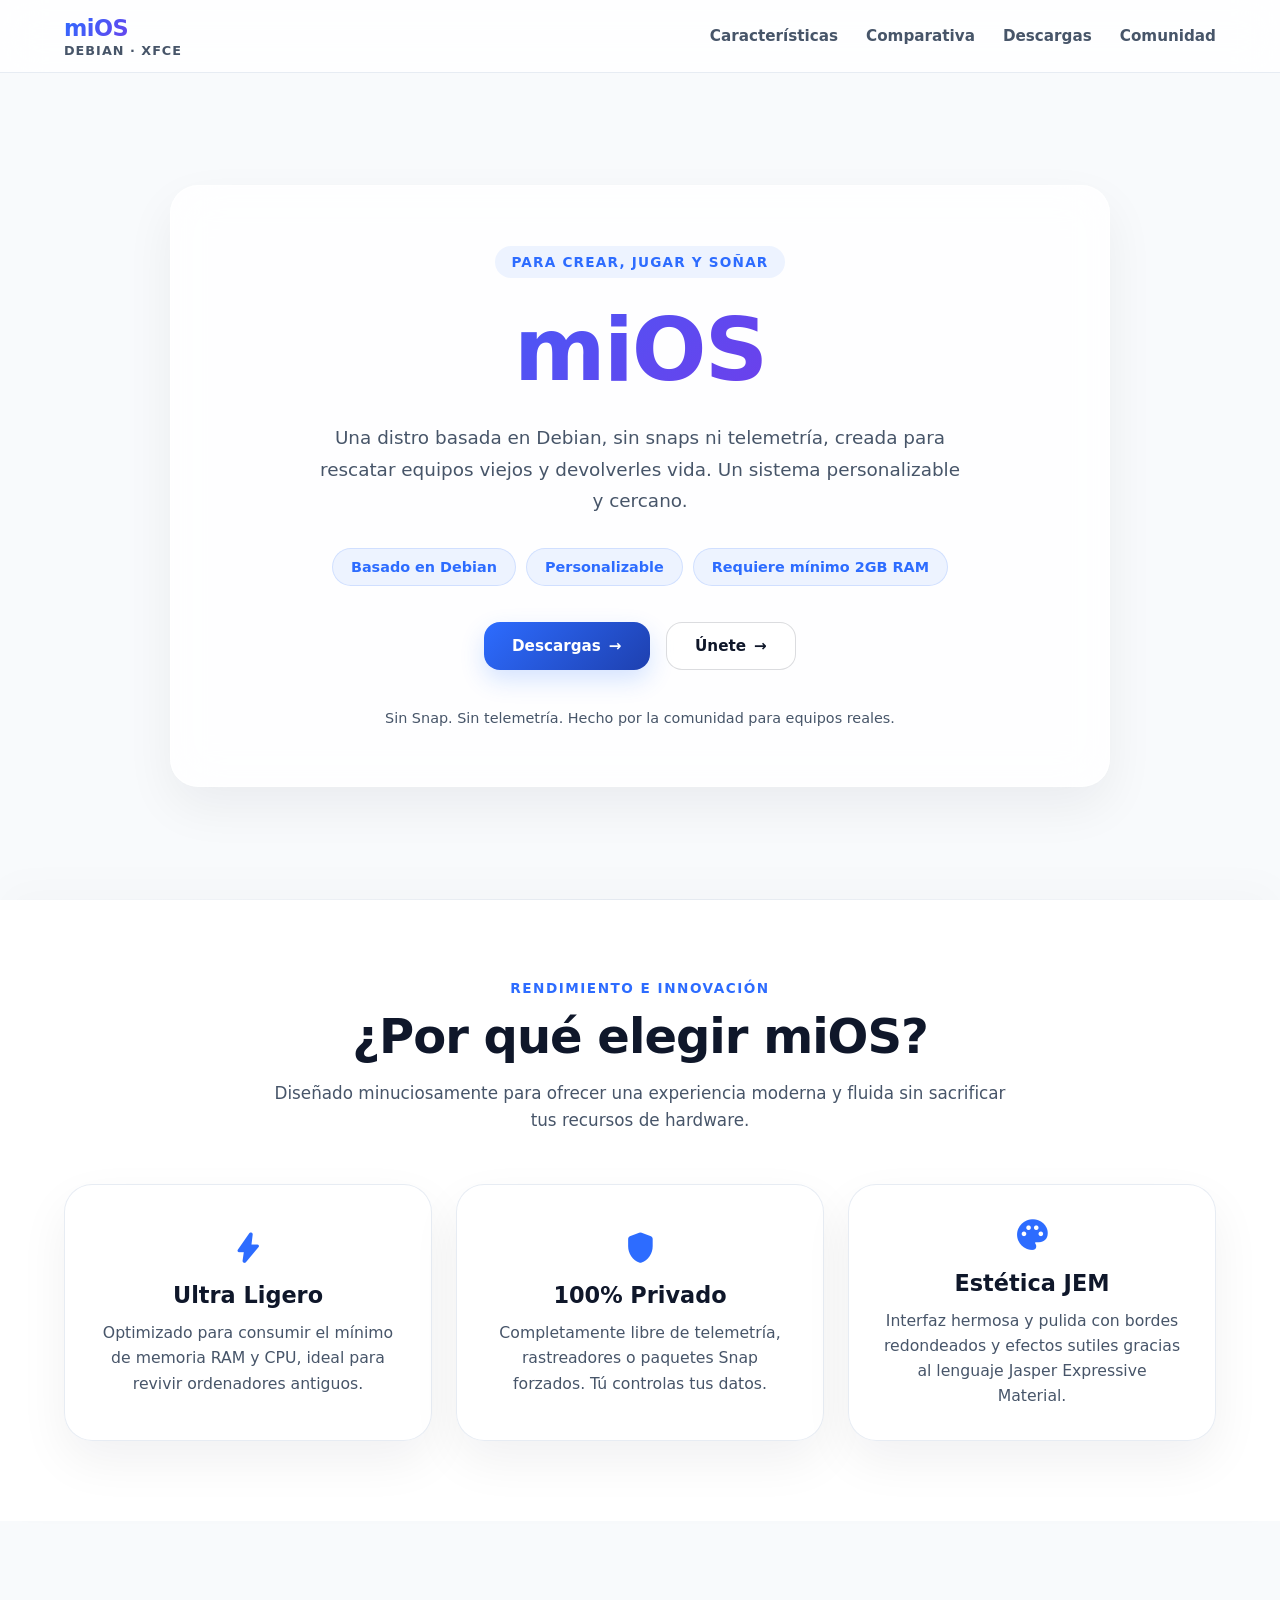
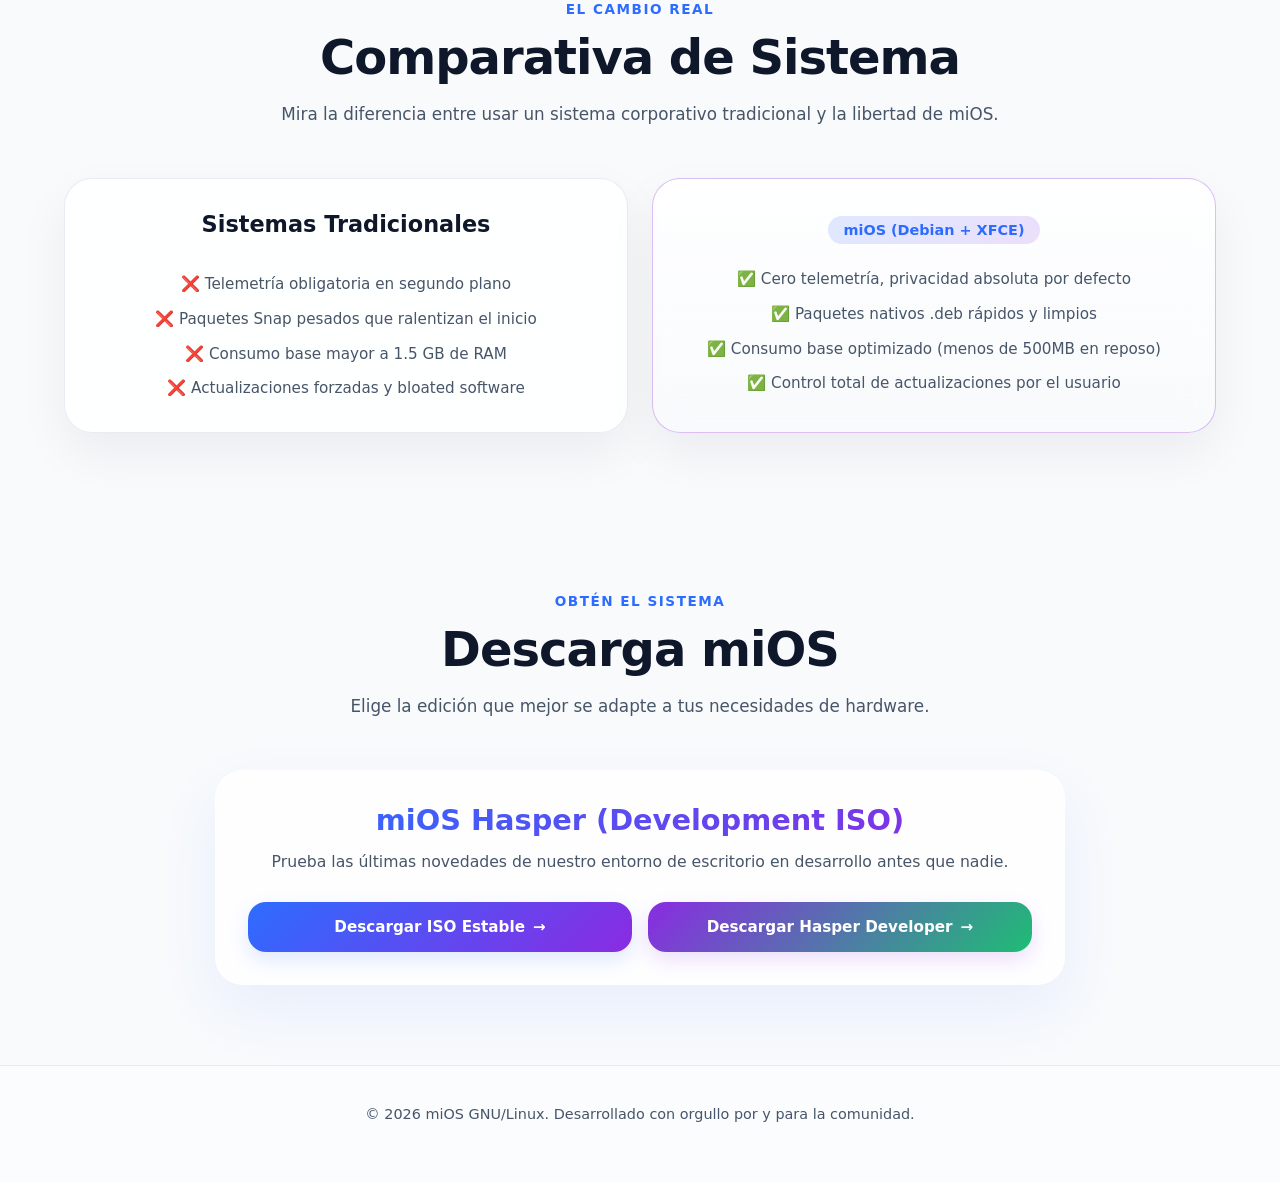
==== index.html @ 3f243fbc "Update index.html with new title and content" ====
<!DOCTYPE html>
<html lang="es">
<head>
  <meta charset="UTF-8" />
  <meta name="viewport" content="width=device-width, initial-scale=1.0" />
  <title>miOS - Sistema Operativo Comunitario</title>
  <link rel="stylesheet" href="https://fonts.googleapis.com/css2?family=Material+Symbols+Rounded:opsz,wght,FILL,GRAD@24,400,1,0" />
  <link rel="stylesheet" href="styles.css" />
</head>
<body>

  <header class="header">
    <div class="header-inner">
      <div class="brand">
        <span class="brand-label">miOS</span>
        <span class="brand-sub">Debian · XFCE</span>
      </div>
      <nav>
        <a href="#caracteristicas">Características</a>
        <a href="#comparativa">Comparativa</a>
        <a href="#descargas">Descargas</a>
        <a href="#comunidad">Comunidad</a>
      </nav>
    </div>
  </header>

  <main>
    <section class="hero">
      <div class="hero-shell">
        <div class="hero-copy">
          <span class="eyebrow">Para crear, jugar y soñar</span>
          
          <h1 class="animate-letters">miOS</h1>
          
          <p class="hero-text">
            Una distro basada en Debian, sin snaps ni telemetría, creada para rescatar equipos viejos y devolverles vida. Un sistema personalizable y cercano.
          </p>
          
          <div class="hero-pill-group">
            <span>Basado en Debian</span>
            <span>Personalizable</span>
            <span>Requiere mínimo 2GB RAM</span>
          </div>
          
          <div class="hero-buttons">
            <a href="#descargas" class="btn primary">Descargas</a>
            <a href="#comunidad" class="btn outline">Únete</a>
          </div>
          
          <p class="hero-note">Sin Snap. Sin telemetría. Hecho por la comunidad para equipos reales.</p>
        </div>
      </div>
    </section>

    <section id="caracteristicas" class="quick-links">
      <div class="section">
        <div class="section-head">
          <span>Rendimiento e Innovación</span>
          <h2>¿Por qué elegir miOS?</h2>
          <p>Diseñado minuciosamente para ofrecer una experiencia moderna y fluida sin sacrificar tus recursos de hardware.</p>
        </div>
        
        <div class="grid cards-grid">
          <div class="card">
            <div class="card-icon">
              <span class="material-symbols-rounded icon-features">bolt</span>
            </div>
            <h3>Ultra Ligero</h3>
            <p>Optimizado para consumir el mínimo de memoria RAM y CPU, ideal para revivir ordenadores antiguos.</p>
          </div>
          <div class="card">
            <div class="card-icon">
              <span class="material-symbols-rounded icon-community">shield</span>
            </div>
            <h3>100% Privado</h3>
            <p>Completamente libre de telemetría, rastreadores o paquetes Snap forzados. Tú controlas tus datos.</p>
          </div>
          <div class="card">
            <div class="card-icon">
              <span class="material-symbols-rounded icon-download">palette</span>
            </div>
            <h3>Estética JEM</h3>
            <p>Interfaz hermosa y pulida con bordes redondeados y efectos sutiles gracias al lenguaje Jasper Expressive Material.</p>
          </div>
        </div>
      </div>
    </section>

    <section id="comparativa" class="section">
      <div class="section-head">
        <span>El Cambio Real</span>
        <h2>Comparativa de Sistema</h2>
        <p>Mira la diferencia entre usar un sistema corporativo tradicional y la libertad de miOS.</p>
      </div>
      
      <div class="grid compare-grid">
        <div class="compare-card">
          <div class="compare-brand">
            <h3>Sistemas Tradicionales</h3>
          </div>
          <ul>
            <li>❌ Telemetría obligatoria en segundo plano</li>
            <li>❌ Paquetes Snap pesados que ralentizan el inicio</li>
            <li>❌ Consumo base mayor a 1.5 GB de RAM</li>
            <li>❌ Actualizaciones forzadas y bloated software</li>
          </ul>
        </div>
        
        <div class="compare-card highlight">
          <div class="compare-brand">
            <span class="miOS-mark">miOS (Debian + XFCE)</span>
          </div>
          <ul>
            <li>✅ Cero telemetría, privacidad absoluta por defecto</li>
            <li>✅ Paquetes nativos .deb rápidos y limpios</li>
            <li>✅ Consumo base optimizado (menos de 500MB en reposo)</li>
            <li>✅ Control total de actualizaciones por el usuario</li>
          </ul>
        </div>
      </div>
    </section>

    <section id="descargas" class="section">
      <div class="section-head">
        <span>Obtén el Sistema</span>
        <h2>Descarga miOS</h2>
        <p>Elige la edición que mejor se adapte a tus necesidades de hardware.</p>
      </div>
      
      <div class="card glow-card">
        <div class="card-info">
          <h3>miOS Hasper (Development ISO)</h3>
          <p>Prueba las últimas novedades de nuestro entorno de escritorio en desarrollo antes que nadie.</p>
        </div>
        <div class="download-links-wrapper">
          <a href="#" class="btn gradient-btn">Descargar ISO Estable</a>
          <a href="#" class="btn gradient-btn alternate">Descargar Hasper Developer</a>
        </div>
      </div>
    </section>
  </main>

  <footer class="footer">
    <p>&copy; 2026 miOS GNU/Linux. Desarrollado con orgullo por y para la comunidad.</p>
  </footer>

</body>
</html>
---- styles.css ----
/* ========================================================
   miOS - Hoja de Estilos Oficial (Rediseño Universal y Fluido)
   Aesthetic: Clean Modern Sans, Glassmorphism & Vibrant Gradients
   Optimizado para "Tostadoras" (Hardware de 2001 a la Actualidad)
   ======================================================== */

:root {
  color-scheme: light;
  --bg: #f8fafc;
  --surface: rgba(255, 255, 255, 0.85);
  --surface-pure: #ffffff;
  --surface-soft: #f1f5f9;
  --text: #0f172a;
  --muted: #475569;
  --accent: #2d6cff;
  --accent-gradient: linear-gradient(135deg, #2d6cff, #8a2be2, #1ebd74, #2d6cff);
  --accent-dark: #1e40af;
  --danger: #ef4444;
  --border: rgba(226, 232, 240, 0.8);
  --shadow: 0 20px 50px rgba(15, 23, 42, 0.06);
  --shadow-hover: 0 30px 60px rgba(45, 108, 255, 0.12);
}

* {
  box-sizing: border-box;
  margin: 0;
  padding: 0;
}

html, body {
  min-height: 100%;
  font-family: system-ui, -apple-system, BlinkMacSystemFont, 'Segoe UI', Roboto, 'Helvetica Neue', Arial, sans-serif;
  background: var(--bg);
  color: var(--text);
  scroll-behavior: smooth;
  text-align: center; /* Centrado base para herencia limpia */
}

body {
  -webkit-font-smoothing: antialiased;
  text-rendering: optimizeLegibility;
  position: relative;
  overflow-x: hidden;
}

/* Fondo Dinámico Ambiental (Visible en páginas secundarias y pie de página) */
body::before {
  content: "";
  position: fixed;
  top: 0; left: 0; width: 100vw; height: 100vh;
  background: 
    radial-gradient(circle at 10% 20%, rgba(45, 108, 255, 0.04), transparent 40%),
    radial-gradient(circle at 90% 10%, rgba(138, 43, 226, 0.05), transparent 40%),
    radial-gradient(circle at 50% 80%, rgba(30, 189, 116, 0.03), transparent 50%);
  z-index: -2;
  pointer-events: none;
}

/* Header con Efecto Glassmorphism */
.header {
  position: fixed;
  inset: 0 0 auto 0;
  background: rgba(255, 255, 255, 0.82); /* Opacidad base segura si falla el blur */
  backdrop-filter: blur(20px);
  -webkit-backdrop-filter: blur(20px);
  border-bottom: 1px solid var(--border);
  z-index: 1000;
}

.header-inner {
  max-width: 1200px;
  margin: 0 auto;
  padding: 0 24px;
  height: 72px;
  display: flex;
  align-items: center;
  justify-content: space-between;
  gap: 24px;
}

.brand {
  display: flex;
  flex-direction: column;
  gap: 2px;
  text-align: left; /* Alineación limpia para la identidad visual */
}

.brand-label {
  font-size: 1.4rem;
  font-weight: 800;
  letter-spacing: -0.5px;
  background: var(--accent-gradient);
  background-size: 300% 300%;
  -webkit-background-clip: text;
  -webkit-text-fill-color: transparent;
  animation: gradientMove 8s ease infinite;
}

.brand-sub {
  font-size: 0.8rem;
  font-weight: 600;
  color: var(--muted);
  text-transform: uppercase;
  letter-spacing: 1px;
}

nav {
  display: flex;
  gap: 28px;
  flex-wrap: wrap;
}

nav a {
  color: var(--muted);
  text-decoration: none;
  font-weight: 600;
  font-size: 0.95rem;
  transition: color 0.2s ease, transform 0.2s ease;
}

nav a:hover {
  color: var(--accent);
}

main {
  padding-top: 72px;
}

/* ========================================================
   SECCIÓN HÉROE (CON CAPTURA DE PANTALLA DE FONDO)
   ======================================================== */
.hero {
  min-height: calc(100vh - 72px);
  display: flex;
  align-items: center;
  justify-content: center;
  padding: 40px 24px;
  
  /* Filtro de iluminación + llamado a tu imagen de fondo */
  background: linear-gradient(rgba(248, 250, 252, 0.15), rgba(248, 250, 252, 0.35)), 
              url('imagen.png') no-repeat center center;
  background-size: cover;
  background-attachment: scroll; /* Vital para evitar tirones (lag) en micros antiguos */
  position: relative;
}

/* Línea divisoria matemática exacta antes del corte a blanco */
.hero::after {
  content: "";
  position: absolute;
  bottom: 0;
  left: 0;
  width: 100%;
  height: 1px;
  background: linear-gradient(90deg, transparent, var(--border), transparent);
  z-index: 5;
}

.hero-shell {
  width: min(940px, 100%);
  margin: 0 auto;
}

.hero-copy {
  position: relative;
  background: rgba(255, 255, 255, 0.83);
  backdrop-filter: blur(24px);
  -webkit-backdrop-filter: blur(24px);
  border: 1px solid rgba(255, 255, 255, 0.6);
  border-radius: 28px; /* Radio estricto de 28px visuales */
  padding: 60px 40px;
  box-shadow: var(--shadow);
  display: flex;
  flex-direction: column;
  align-items: center; /* Centrado absoluto de los elementos hijos */
  justify-content: center;
}

.eyebrow {
  display: inline-flex;
  padding: 8px 16px;
  background: rgba(45, 108, 255, 0.08);
  border-radius: 999px;
  color: var(--accent);
  font-size: 0.85rem;
  font-weight: 700;
  text-transform: uppercase;
  letter-spacing: 1.2px;
  margin-bottom: 24px;
}

/* MODIFICADO: Título puramente tipográfico, limpio y centrado sin cohete */
.hero h1.animate-letters {
  margin: 0 auto;
  font-size: clamp(3rem, 7vw, 5.5rem);
  font-weight: 800;
  line-height: 1.1;
  letter-spacing: -2px;
  background: var(--accent-gradient);
  background-size: 300% 300%;
  -webkit-background-clip: text;
  -webkit-text-fill-color: transparent;
  animation: gradientMove 6s ease infinite;
  text-align: center;
  width: 100%;
}

.hero-text {
  margin: 24px auto 32px;
  max-width: 650px;
  color: var(--muted);
  font-size: 1.15rem;
  line-height: 1.7;
  text-align: center;
}

.hero-pill-group {
  display: inline-flex;
  flex-wrap: wrap;
  justify-content: center;
  gap: 10px;
  margin-bottom: 36px;
}

.hero-pill-group span {
  display: inline-flex;
  align-items: center;
  justify-content: center;
  padding: 10px 18px;
  border-radius: 999px;
  background: rgba(45, 108, 255, 0.08);
  border: 1px solid rgba(45, 108, 255, 0.15);
  color: var(--accent);
  font-weight: 600;
  font-size: 0.9rem;
}

.hero-buttons {
  display: flex;
  justify-content: center;
  gap: 16px;
  flex-wrap: wrap;
  margin-bottom: 24px;
  width: 100%;
}

/* Botones Universales Centrados */
.btn {
  display: inline-flex;
  align-items: center;
  justify-content: center;
  padding: 14px 28px;
  border-radius: 16px;
  font-weight: 700;
  font-size: 0.95rem;
  text-decoration: none;
  /* El uso selectivo de transform asegura aceleración nativa por GPU */
  transition: transform 0.2s cubic-bezier(0.25, 1, 0.5, 1), box-shadow 0.2s ease;
  cursor: pointer;
  will-change: transform;
}

.btn::after {
  content: '→';
  margin-left: 8px;
  transition: transform 0.2s ease;
}

.btn:hover {
  transform: translateY(-2px);
}

.btn:hover::after {
  transform: translateX(4px);
}

.primary {
  background: linear-gradient(135deg, #2d6cff, #1e40af);
  color: #ffffff;
  box-shadow: 0 10px 25px rgba(45, 108, 255, 0.2);
}

.primary:hover {
  box-shadow: 0 15px 30px rgba(45, 108, 255, 0.3);
}

.outline {
  color: var(--text);
  border: 1px solid rgba(15, 23, 42, 0.15);
  background: rgba(255, 255, 255, 0.8);
  backdrop-filter: blur(8px);
}

.outline:hover {
  background: rgba(255, 255, 255, 1);
  border-color: rgba(15, 23, 42, 0.3);
}

.hero-note {
  margin-top: 16px;
  color: var(--muted);
  font-size: 0.9rem;
  width: 100%;
}

/* ========================================================
   SECCIONES DE CONTENIDO (FONDO BLANCO PURO)
   ======================================================== */
.quick-links {
  background: #ffffff !important; /* Fuerza el fondo blanco solicitado */
  position: relative;
  z-index: 10;
  box-shadow: 0 -15px 40px rgba(15, 23, 42, 0.02);
}

.section {
  padding: 80px 24px;
  max-width: 1200px;
  margin: 0 auto;
}

.section-head {
  max-width: 760px;
  margin: 0 auto 50px;
  text-align: center;
  display: flex;
  flex-direction: column;
  align-items: center;
}

.section-head span {
  display: inline-block;
  margin-bottom: 12px;
  color: var(--accent);
  font-size: 0.85rem;
  font-weight: 700;
  text-transform: uppercase;
  letter-spacing: 1.5px;
}

.section-head h2 {
  margin: 0;
  font-size: clamp(2.2rem, 4vw, 3rem);
  font-weight: 800;
  letter-spacing: -1px;
  text-align: center;
}

.section-head p {
  margin-top: 16px;
  color: var(--muted);
  font-size: 1.05rem;
  line-height: 1.6;
  text-align: center;
}

/* Grillas y Tarjetas Centradas con Esquinas de 28px */
.grid {
  display: grid;
  gap: 24px;
}

.cards-grid {
  grid-template-columns: repeat(auto-fit, minmax(280px, 1fr));
  width: 100%;
}

.card,
.compare-card,
.community-card,
.download-card {
  background: var(--surface);
  backdrop-filter: blur(16px);
  -webkit-backdrop-filter: blur(16px);
  border: 1px solid var(--border);
  border-radius: 28px; /* Aplicación estricta de 28px */
  padding: 32px;
  box-shadow: var(--shadow);
  display: flex;
  flex-direction: column;
  align-items: center; /* Todo el contenido interno centrado */
  justify-content: center;
  text-align: center;
  transition: transform 0.25s cubic-bezier(0.25, 1, 0.5, 1), box-shadow 0.25s ease;
  will-change: transform;
}

.card:hover,
.compare-card:hover,
.community-card:hover,
.download-card:hover {
  transform: translateY(-4px);
  box-shadow: var(--shadow-hover);
  border-color: rgba(45, 108, 255, 0.25);
}

.card-icon {
  margin-bottom: 16px;
  display: inline-flex;
  align-items: center;
  justify-content: center;
}

.card h3,
.compare-card h3,
.community-card h3,
.download-card h3 {
  font-size: 1.4rem;
  font-weight: 700;
  margin-bottom: 12px;
  color: #0f172a;
  text-align: center;
}

.card p,
.compare-card p,
.community-card p,
.download-card p {
  color: var(--muted);
  line-height: 1.6;
  font-size: 0.98rem;
  text-align: center;
}

/* Sección Comparativa */
.compare-grid {
  grid-template-columns: repeat(auto-fit, minmax(320px, 1fr));
}

.compare-card {
  align-items: center;
}

.compare-brand {
  display: flex;
  flex-direction: column;
  align-items: center;
  gap: 12px;
  margin-bottom: 24px;
}

.miOS-mark {
  display: inline-flex;
  align-items: center;
  justify-content: center;
  padding: 6px 16px;
  border-radius: 999px;
  background: linear-gradient(135deg, rgba(45, 108, 255, 0.15), rgba(138, 43, 226, 0.15));
  color: var(--accent);
  font-weight: 700;
  font-size: 0.9rem;
}

.compare-card ul {
  list-style: none;
  display: flex;
  flex-direction: column;
  gap: 12px;
  width: 100%;
}

.compare-card li {
  font-size: 0.95rem;
  color: var(--muted);
  line-height: 1.5;
  text-align: center;
}

.compare-card.highlight {
  border-color: rgba(138, 43, 226, 0.3);
  background: linear-gradient(180deg, rgba(255, 255, 255, 0.9), rgba(248, 250, 252, 0.6));
}

/* Sección Descargas Unificada con Degradados */
.glow-card {
  max-width: 850px;
  margin: 0 auto;
  background: rgba(255, 255, 255, 0.8);
  border: 1px solid rgba(255, 255, 255, 0.7);
  box-shadow: 0 25px 60px rgba(45, 108, 255, 0.08);
  display: flex;
  flex-direction: column;
  align-items: center;
}

.glow-card .card-info h3 {
  font-size: 1.8rem;
  background: var(--accent-gradient);
  background-size: 300% 300%;
  -webkit-background-clip: text;
  -webkit-text-fill-color: transparent;
  margin-bottom: 12px;
  animation: gradientMove 6s ease infinite;
}

.download-links-wrapper {
  display: flex;
  flex-direction: column;
  gap: 16px;
  margin-top: 28px;
  width: 100%;
  justify-content: center;
}

@media (min-width: 768px) {
  .download-links-wrapper {
    flex-direction: row;
  }
}

.btn.gradient-btn {
  flex: 1;
  background: linear-gradient(135deg, #2d6cff, #8a2be2);
  color: #ffffff;
  border: none;
  border-radius: 18px;
  padding: 16px 24px;
  font-weight: 700;
  box-shadow: 0 8px 20px rgba(45, 108, 255, 0.15);
}

.btn.gradient-btn:hover {
  background: linear-gradient(135deg, #1ebd74, #2d6cff);
  box-shadow: 0 12px 28px rgba(30, 189, 116, 0.25);
}

.btn.gradient-btn.alternate {
  background: linear-gradient(135deg, #8a2be2, #1ebd74);
  box-shadow: 0 8px 20px rgba(138, 43, 226, 0.15);
}

.btn.gradient-btn.alternate:hover {
  background: linear-gradient(135deg, #2d6cff, #8a2be2);
  box-shadow: 0 12px 28px rgba(45, 108, 255, 0.25);
}

/* Código y pre-etiquetas */
pre {
  background: #0f172a;
  color: #f8fafc;
  padding: 16px;
  border-radius: 14px;
  overflow-x: auto;
  font-family: monospace;
  font-size: 0.9rem;
  margin: 14px auto 0;
  display: inline-block;
  max-width: 100%;
  text-align: left; /* El código se mantiene legible de izquierda a derecha */
}

/* Footer Centrado */
.footer {
  padding: 40px 24px 60px;
  text-align: center;
  border-top: 1px solid var(--border);
  background: rgba(255, 255, 255, 0.4);
}

.footer p {
  font-size: 0.9rem;
  color: var(--muted);
  font-weight: 500;
  margin: 0 auto;
}

/* Preservar estricto el caso del nombre de la marca miOS */
.animate-letters, .brand-label, .miOS-mark {
  text-transform: none !important;
}

/* ========================================================
   SISTEMA DE ANIMACIONES CON ACELERACIÓN POR HARDWARE (GPU)
   ======================================================== */

/* 1. Movimiento del Gradiente Textual */
@keyframes gradientMove {
  0% { background-position: 0% 50%; }
  50% { background-position: 100% 50%; }
  100% { background-position: 0% 50%; }
}

/* 2. Animación ligera de carga de texto */
.letter {
  display: inline-block;
  opacity: 0;
  transform: translateY(6px);
  animation: letterFade 500ms cubic-bezier(0.16, 1, 0.3, 1) forwards;
  will-change: transform, opacity;
}

@keyframes letterFade {
  to { opacity: 1; transform: translateY(0); }
}

/* ==========================================================================
   INTEGRACIÓN Y ANIMACIÓN ESPECÍFICA DE MATERIAL SYMBOLS (PARA LAS TARJETAS)
   ========================================================================== */

.material-symbols-rounded {
  display: inline-block;
  vertical-align: middle;
  font-variation-settings: 'FILL' 1, 'wght' 400, 'GRAD' 0, 'opsz' 24;
  transition: transform 0.25s cubic-bezier(0.25, 1, 0.5, 1), 
              font-variation-settings 0.2s ease,
              color 0.2s ease;
  will-change: transform;
}

/* Tamaño controlado de los iconos dentro del grid de tarjetas */
.card-icon .material-symbols-rounded {
  font-size: 2.3rem;
  color: var(--accent);
}

/* Hover Tarjeta Descargas: Desplazamiento hacia abajo sutil (Efecto download) */
.card:hover .icon-download {
  transform: translateY(5px);
  color: #1ebd74;
  font-variation-settings: 'wght' 600;
}

/* Hover Tarjeta Características: Rotación y destello (Efecto features) */
.card:hover .icon-features {
  transform: rotate(20deg) scale(1.15);
  color: #8a2be2;
  font-variation-settings: 'FILL' 1, 'wght' 600;
}

/* Hover Tarjeta Comparativa: Balanceo lateral continuo (Efecto balanza) */
.card:hover .icon-compare {
  animation: balanceTilt 0.5s ease-in-out infinite alternate;
}

@keyframes balanceTilt {
  0% { transform: rotate(-10deg); }
  100% { transform: rotate(10deg); }
}

/* Hover Tarjeta Comunidad: Pulso de escala (Efecto social/unión) */
.card:hover .icon-community {
  transform: scale(1.15);
  font-variation-settings: 'FILL' 1, 'wght' 500;
}

/* Soporte estricto de accesibilidad */
@media (prefers-reduced-motion: reduce) {
  *, .brand-label, .hero h1.animate-letters, .btn, .material-symbols-rounded {
    animation: none !important;
    transition: none !important;
    transform: none !important;
    backdrop-filter: none !important;
  }
}

/* Media Queries Responsivas Completamente Centradas */
@media (max-width: 768px) {
  .header-inner {
    height: auto;
    padding: 14px 24px;
    flex-direction: column;
    gap: 12px;
    align-items: center;
  }
  .brand {
    align-items: center;
    text-align: center;
  }
  nav {
    justify-content: center;
  }
  main {
    padding-top: 120px;
  }
  .hero-copy {
    padding: 40px 20px;
  }
  .section {
    padding: 60px 20px;
  }
}
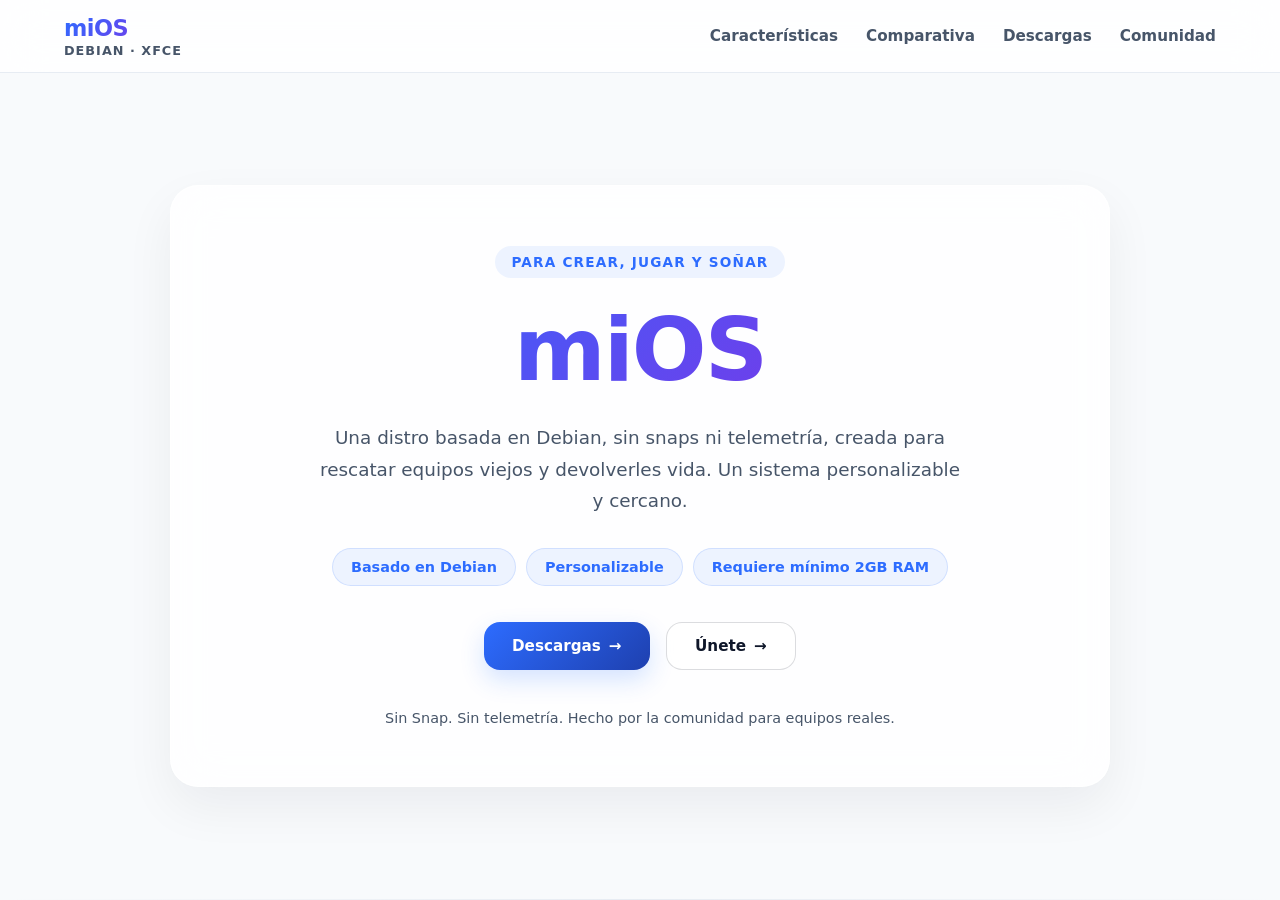
==== commit b28bec36: "Update title and navigation links in index.html" ====
--- a/index.html
+++ b/index.html
@@ -3,8 +3,7 @@
 <head>
   <meta charset="UTF-8" />
   <meta name="viewport" content="width=device-width, initial-scale=1.0" />
-  <title>miOS - Sistema Operativo Comunitario</title>
-  <link rel="stylesheet" href="https://fonts.googleapis.com/css2?family=Material+Symbols+Rounded:opsz,wght,FILL,GRAD@24,400,1,0" />
+  <title>miOS - Debian · XFCE</title>
   <link rel="stylesheet" href="styles.css" />
 </head>
 <body>
@@ -13,13 +12,13 @@
     <div class="header-inner">
       <div class="brand">
         <span class="brand-label">miOS</span>
-        <span class="brand-sub">Debian · XFCE</span>
+        <span class="brand-sub">DEBIAN · XFCE</span>
       </div>
       <nav>
-        <a href="#caracteristicas">Características</a>
-        <a href="#comparativa">Comparativa</a>
-        <a href="#descargas">Descargas</a>
-        <a href="#comunidad">Comunidad</a>
+        <a href="caracteristicas.html">Características</a>
+        <a href="comparativa.html">Comparativa</a>
+        <a href="descargas.html">Descargas</a>
+        <a href="comunidad.html">Comunidad</a>
       </nav>
     </div>
   </header>
@@ -43,106 +42,15 @@
           </div>
           
           <div class="hero-buttons">
-            <a href="#descargas" class="btn primary">Descargas</a>
-            <a href="#comunidad" class="btn outline">Únete</a>
+            <a href="descargas.html" class="btn primary">Descargas</a>
+            <a href="comunidad.html" class="btn outline">Únete</a>
           </div>
           
           <p class="hero-note">Sin Snap. Sin telemetría. Hecho por la comunidad para equipos reales.</p>
         </div>
       </div>
     </section>
-
-    <section id="caracteristicas" class="quick-links">
-      <div class="section">
-        <div class="section-head">
-          <span>Rendimiento e Innovación</span>
-          <h2>¿Por qué elegir miOS?</h2>
-          <p>Diseñado minuciosamente para ofrecer una experiencia moderna y fluida sin sacrificar tus recursos de hardware.</p>
-        </div>
-        
-        <div class="grid cards-grid">
-          <div class="card">
-            <div class="card-icon">
-              <span class="material-symbols-rounded icon-features">bolt</span>
-            </div>
-            <h3>Ultra Ligero</h3>
-            <p>Optimizado para consumir el mínimo de memoria RAM y CPU, ideal para revivir ordenadores antiguos.</p>
-          </div>
-          <div class="card">
-            <div class="card-icon">
-              <span class="material-symbols-rounded icon-community">shield</span>
-            </div>
-            <h3>100% Privado</h3>
-            <p>Completamente libre de telemetría, rastreadores o paquetes Snap forzados. Tú controlas tus datos.</p>
-          </div>
-          <div class="card">
-            <div class="card-icon">
-              <span class="material-symbols-rounded icon-download">palette</span>
-            </div>
-            <h3>Estética JEM</h3>
-            <p>Interfaz hermosa y pulida con bordes redondeados y efectos sutiles gracias al lenguaje Jasper Expressive Material.</p>
-          </div>
-        </div>
-      </div>
-    </section>
-
-    <section id="comparativa" class="section">
-      <div class="section-head">
-        <span>El Cambio Real</span>
-        <h2>Comparativa de Sistema</h2>
-        <p>Mira la diferencia entre usar un sistema corporativo tradicional y la libertad de miOS.</p>
-      </div>
-      
-      <div class="grid compare-grid">
-        <div class="compare-card">
-          <div class="compare-brand">
-            <h3>Sistemas Tradicionales</h3>
-          </div>
-          <ul>
-            <li>❌ Telemetría obligatoria en segundo plano</li>
-            <li>❌ Paquetes Snap pesados que ralentizan el inicio</li>
-            <li>❌ Consumo base mayor a 1.5 GB de RAM</li>
-            <li>❌ Actualizaciones forzadas y bloated software</li>
-          </ul>
-        </div>
-        
-        <div class="compare-card highlight">
-          <div class="compare-brand">
-            <span class="miOS-mark">miOS (Debian + XFCE)</span>
-          </div>
-          <ul>
-            <li>✅ Cero telemetría, privacidad absoluta por defecto</li>
-            <li>✅ Paquetes nativos .deb rápidos y limpios</li>
-            <li>✅ Consumo base optimizado (menos de 500MB en reposo)</li>
-            <li>✅ Control total de actualizaciones por el usuario</li>
-          </ul>
-        </div>
-      </div>
-    </section>
-
-    <section id="descargas" class="section">
-      <div class="section-head">
-        <span>Obtén el Sistema</span>
-        <h2>Descarga miOS</h2>
-        <p>Elige la edición que mejor se adapte a tus necesidades de hardware.</p>
-      </div>
-      
-      <div class="card glow-card">
-        <div class="card-info">
-          <h3>miOS Hasper (Development ISO)</h3>
-          <p>Prueba las últimas novedades de nuestro entorno de escritorio en desarrollo antes que nadie.</p>
-        </div>
-        <div class="download-links-wrapper">
-          <a href="#" class="btn gradient-btn">Descargar ISO Estable</a>
-          <a href="#" class="btn gradient-btn alternate">Descargar Hasper Developer</a>
-        </div>
-      </div>
-    </section>
   </main>
-
-  <footer class="footer">
-    <p>&copy; 2026 miOS GNU/Linux. Desarrollado con orgullo por y para la comunidad.</p>
-  </footer>
 
 </body>
 </html>
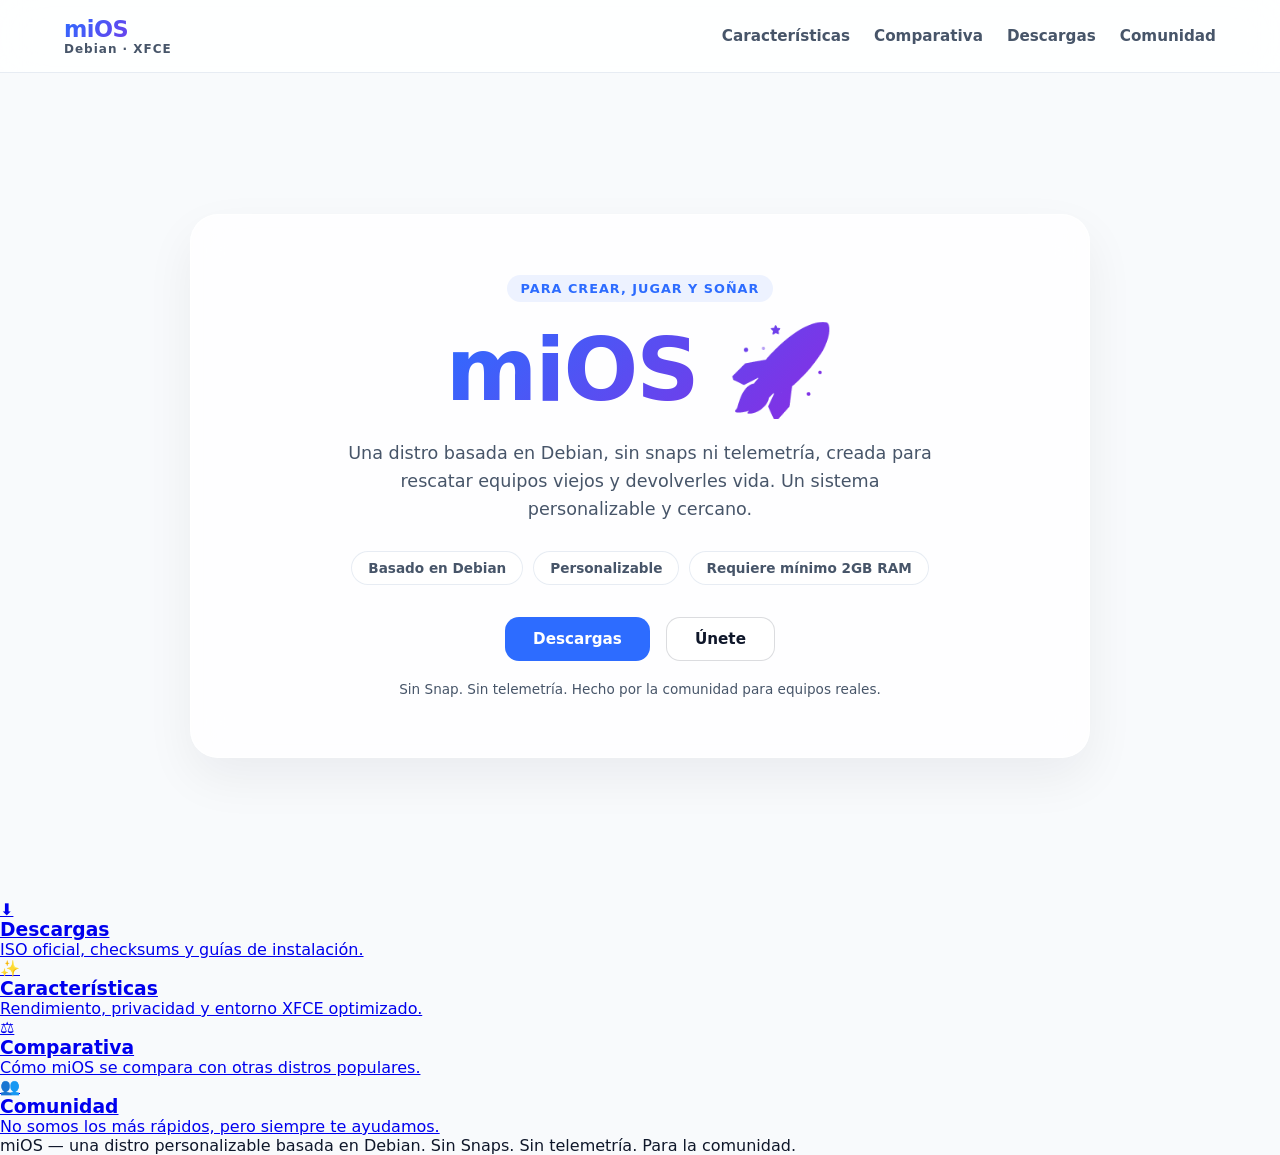
==== commit c7bab9f1: "Update title and content in index.html" ====
--- a/index.html
+++ b/index.html
@@ -3,16 +3,26 @@
 <head>
   <meta charset="UTF-8" />
   <meta name="viewport" content="width=device-width, initial-scale=1.0" />
-  <title>miOS - Debian · XFCE</title>
+  <title>miOS - Distro para crear, jugar y soñar</title>
+  <link rel="preconnect" href="https://fonts.googleapis.com" />
+  <link rel="preconnect" href="https://fonts.gstatic.com" crossorigin />
+  <link href="https://fonts.googleapis.com/css2?family=Comfortaa:wght@300;400;500;600;700&display=swap" rel="stylesheet" />
+  <link rel="icon" href="favicon.svg" type="image/svg+xml" />
   <link rel="stylesheet" href="styles.css" />
 </head>
+  <!-- Google Tag Manager -->
+<script>(function(w,d,s,l,i){w[l]=w[l]||[];w[l].push({'gtm.start':
+new Date().getTime(),event:'gtm.js'});var f=d.getElementsByTagName(s)[0],
+j=d.createElement(s),dl=l!='dataLayer'?'&l='+l:'';j.async=true;j.src=
+'https://www.googletagmanager.com/gtm.js?id='+i+dl;f.parentNode.insertBefore(j,f);
+})(window,document,'script','dataLayer','GTM-N9CDW9B7');</script>
+<!-- End Google Tag Manager -->
 <body>
-
   <header class="header">
     <div class="header-inner">
       <div class="brand">
         <span class="brand-label">miOS</span>
-        <span class="brand-sub">DEBIAN · XFCE</span>
+        <span class="brand-sub">Debian · XFCE</span>
       </div>
       <nav>
         <a href="caracteristicas.html">Características</a>
@@ -28,29 +38,53 @@
       <div class="hero-shell">
         <div class="hero-copy">
           <span class="eyebrow">Para crear, jugar y soñar</span>
-          
-          <h1 class="animate-letters">miOS</h1>
-          
-          <p class="hero-text">
-            Una distro basada en Debian, sin snaps ni telemetría, creada para rescatar equipos viejos y devolverles vida. Un sistema personalizable y cercano.
-          </p>
-          
+          <h1 class="animate-letters">miOS <span class="emoji">🚀</span></h1>
+          <p class="hero-text">Una distro basada en Debian, sin snaps ni telemetría, creada para rescatar equipos viejos y devolverles vida. Un sistema personalizable y cercano.</p>
           <div class="hero-pill-group">
             <span>Basado en Debian</span>
             <span>Personalizable</span>
             <span>Requiere mínimo 2GB RAM</span>
           </div>
-          
           <div class="hero-buttons">
-            <a href="descargas.html" class="btn primary">Descargas</a>
-            <a href="comunidad.html" class="btn outline">Únete</a>
+            <a class="btn primary" href="descargas.html">Descargas</a>
+            <a class="btn outline" href="https://t.me/mioscanaloficial" target="_blank" rel="noreferrer">Únete</a>
           </div>
-          
           <p class="hero-note">Sin Snap. Sin telemetría. Hecho por la comunidad para equipos reales.</p>
         </div>
       </div>
     </section>
+
+    <section class="section quick-links">
+      <div class="grid cards-grid">
+        <a class="card" href="descargas.html">
+          <div class="card-icon">⬇️</div>
+          <h3 class="animate-letters">Descargas</h3>
+          <p>ISO oficial, checksums y guías de instalación.</p>
+        </a>
+        <a class="card" href="caracteristicas.html">
+          <div class="card-icon">✨</div>
+          <h3 class="animate-letters">Características</h3>
+          <p>Rendimiento, privacidad y entorno XFCE optimizado.</p>
+        </a>
+        <a class="card" href="comparativa.html">
+          <div class="card-icon">⚖️</div>
+          <h3 class="animate-letters">Comparativa</h3>
+          <p>Cómo miOS se compara con otras distros populares.</p>
+        </a>
+        <a class="card" href="comunidad.html">
+          <div class="card-icon">👥</div>
+          <h3 class="animate-letters">Comunidad</h3>
+          <p>No somos los más rápidos, pero siempre te ayudamos.</p>
+        </a>
+      </div>
+    </section>
+  </main>
   </main>
 
+  <footer class="footer">
+    <p>miOS — una distro personalizable basada en Debian. Sin Snaps. Sin telemetría. Para la comunidad.</p>
+  </footer>
+
+  <script src="script.js"></script>
 </body>
 </html>
--- a/styles.css
+++ b/styles.css
@@ -1,24 +1,18 @@
 /* ========================================================
-   miOS - Hoja de Estilos Oficial (Rediseño Universal y Fluido)
+   miOS - Hoja de Estilos Oficial (Clean & Minimalist)
    Aesthetic: Clean Modern Sans, Glassmorphism & Vibrant Gradients
-   Optimizado para "Tostadoras" (Hardware de 2001 a la Actualidad)
    ======================================================== */
 
 :root {
   color-scheme: light;
   --bg: #f8fafc;
   --surface: rgba(255, 255, 255, 0.85);
-  --surface-pure: #ffffff;
-  --surface-soft: #f1f5f9;
   --text: #0f172a;
   --muted: #475569;
   --accent: #2d6cff;
   --accent-gradient: linear-gradient(135deg, #2d6cff, #8a2be2, #1ebd74, #2d6cff);
-  --accent-dark: #1e40af;
-  --danger: #ef4444;
   --border: rgba(226, 232, 240, 0.8);
   --shadow: 0 20px 50px rgba(15, 23, 42, 0.06);
-  --shadow-hover: 0 30px 60px rgba(45, 108, 255, 0.12);
 }
 
 * {
@@ -29,38 +23,17 @@
 
 html, body {
   min-height: 100%;
-  font-family: system-ui, -apple-system, BlinkMacSystemFont, 'Segoe UI', Roboto, 'Helvetica Neue', Arial, sans-serif;
+  font-family: system-ui, -apple-system, BlinkMacSystemFont, 'Segoe UI', Roboto, sans-serif;
   background: var(--bg);
   color: var(--text);
-  scroll-behavior: smooth;
-  text-align: center; /* Centrado base para herencia limpia */
-}
-
-body {
-  -webkit-font-smoothing: antialiased;
-  text-rendering: optimizeLegibility;
-  position: relative;
   overflow-x: hidden;
 }
 
-/* Fondo Dinámico Ambiental (Visible en páginas secundarias y pie de página) */
-body::before {
-  content: "";
-  position: fixed;
-  top: 0; left: 0; width: 100vw; height: 100vh;
-  background: 
-    radial-gradient(circle at 10% 20%, rgba(45, 108, 255, 0.04), transparent 40%),
-    radial-gradient(circle at 90% 10%, rgba(138, 43, 226, 0.05), transparent 40%),
-    radial-gradient(circle at 50% 80%, rgba(30, 189, 116, 0.03), transparent 50%);
-  z-index: -2;
-  pointer-events: none;
-}
-
-/* Header con Efecto Glassmorphism */
+/* Header / Barra de Navegación superior */
 .header {
   position: fixed;
   inset: 0 0 auto 0;
-  background: rgba(255, 255, 255, 0.82); /* Opacidad base segura si falla el blur */
+  background: rgba(255, 255, 255, 0.85);
   backdrop-filter: blur(20px);
   -webkit-backdrop-filter: blur(20px);
   border-bottom: 1px solid var(--border);
@@ -75,14 +48,12 @@
   display: flex;
   align-items: center;
   justify-content: space-between;
-  gap: 24px;
 }
 
 .brand {
   display: flex;
   flex-direction: column;
-  gap: 2px;
-  text-align: left; /* Alineación limpia para la identidad visual */
+  text-align: left;
 }
 
 .brand-label {
@@ -97,17 +68,15 @@
 }
 
 .brand-sub {
-  font-size: 0.8rem;
-  font-weight: 600;
-  color: var(--muted);
-  text-transform: uppercase;
+  font-size: 0.75rem;
+  font-weight: 700;
+  color: var(--muted);
   letter-spacing: 1px;
 }
 
 nav {
   display: flex;
-  gap: 28px;
-  flex-wrap: wrap;
+  gap: 24px;
 }
 
 nav a {
@@ -115,7 +84,7 @@
   text-decoration: none;
   font-weight: 600;
   font-size: 0.95rem;
-  transition: color 0.2s ease, transform 0.2s ease;
+  transition: color 0.2s ease;
 }
 
 nav a:hover {
@@ -126,73 +95,50 @@
   padding-top: 72px;
 }
 
-/* ========================================================
-   SECCIÓN HÉROE (CON CAPTURA DE PANTALLA DE FONDO)
-   ======================================================== */
+/* Sección Héroe con Caja Contenedora Glassmorphic */
 .hero {
   min-height: calc(100vh - 72px);
   display: flex;
   align-items: center;
   justify-content: center;
   padding: 40px 24px;
-  
-  /* Filtro de iluminación + llamado a tu imagen de fondo */
-  background: linear-gradient(rgba(248, 250, 252, 0.15), rgba(248, 250, 252, 0.35)), 
-              url('imagen.png') no-repeat center center;
-  background-size: cover;
-  background-attachment: scroll; /* Vital para evitar tirones (lag) en micros antiguos */
   position: relative;
 }
 
-/* Línea divisoria matemática exacta antes del corte a blanco */
-.hero::after {
-  content: "";
-  position: absolute;
-  bottom: 0;
-  left: 0;
-  width: 100%;
-  height: 1px;
-  background: linear-gradient(90deg, transparent, var(--border), transparent);
-  z-index: 5;
-}
-
 .hero-shell {
-  width: min(940px, 100%);
+  width: min(900px, 100%);
   margin: 0 auto;
 }
 
 .hero-copy {
-  position: relative;
-  background: rgba(255, 255, 255, 0.83);
+  background: rgba(255, 255, 255, 0.80);
   backdrop-filter: blur(24px);
   -webkit-backdrop-filter: blur(24px);
-  border: 1px solid rgba(255, 255, 255, 0.6);
-  border-radius: 28px; /* Radio estricto de 28px visuales */
+  border: 1px solid rgba(255, 255, 255, 0.7);
+  border-radius: 28px;
   padding: 60px 40px;
   box-shadow: var(--shadow);
   display: flex;
   flex-direction: column;
-  align-items: center; /* Centrado absoluto de los elementos hijos */
-  justify-content: center;
+  align-items: center;
+  text-align: center;
 }
 
 .eyebrow {
-  display: inline-flex;
-  padding: 8px 16px;
+  display: inline-block;
+  padding: 6px 14px;
   background: rgba(45, 108, 255, 0.08);
   border-radius: 999px;
   color: var(--accent);
-  font-size: 0.85rem;
+  font-size: 0.8rem;
   font-weight: 700;
   text-transform: uppercase;
-  letter-spacing: 1.2px;
-  margin-bottom: 24px;
-}
-
-/* MODIFICADO: Título puramente tipográfico, limpio y centrado sin cohete */
+  letter-spacing: 1px;
+  margin-bottom: 20px;
+}
+
 .hero h1.animate-letters {
-  margin: 0 auto;
-  font-size: clamp(3rem, 7vw, 5.5rem);
+  font-size: clamp(3rem, 8vw, 5.5rem);
   font-weight: 800;
   line-height: 1.1;
   letter-spacing: -2px;
@@ -201,38 +147,33 @@
   -webkit-background-clip: text;
   -webkit-text-fill-color: transparent;
   animation: gradientMove 6s ease infinite;
-  text-align: center;
-  width: 100%;
+  text-transform: none !important;
 }
 
 .hero-text {
-  margin: 24px auto 32px;
-  max-width: 650px;
-  color: var(--muted);
-  font-size: 1.15rem;
-  line-height: 1.7;
-  text-align: center;
+  margin: 20px auto 28px;
+  max-width: 600px;
+  color: var(--muted);
+  font-size: 1.1rem;
+  line-height: 1.6;
 }
 
 .hero-pill-group {
-  display: inline-flex;
+  display: flex;
   flex-wrap: wrap;
   justify-content: center;
   gap: 10px;
-  margin-bottom: 36px;
+  margin-bottom: 32px;
 }
 
 .hero-pill-group span {
-  display: inline-flex;
-  align-items: center;
-  justify-content: center;
-  padding: 10px 18px;
+  padding: 8px 16px;
   border-radius: 999px;
-  background: rgba(45, 108, 255, 0.08);
-  border: 1px solid rgba(45, 108, 255, 0.15);
-  color: var(--accent);
+  background: rgba(255, 255, 255, 0.5);
+  border: 1px solid var(--border);
+  color: var(--muted);
   font-weight: 600;
-  font-size: 0.9rem;
+  font-size: 0.85rem;
 }
 
 .hero-buttons {
@@ -240,442 +181,61 @@
   justify-content: center;
   gap: 16px;
   flex-wrap: wrap;
-  margin-bottom: 24px;
-  width: 100%;
-}
-
-/* Botones Universales Centrados */
+  margin-bottom: 20px;
+}
+
+/* Botones Estilizados */
 .btn {
   display: inline-flex;
   align-items: center;
   justify-content: center;
-  padding: 14px 28px;
-  border-radius: 16px;
+  padding: 12px 28px;
+  border-radius: 14px;
   font-weight: 700;
   font-size: 0.95rem;
   text-decoration: none;
-  /* El uso selectivo de transform asegura aceleración nativa por GPU */
-  transition: transform 0.2s cubic-bezier(0.25, 1, 0.5, 1), box-shadow 0.2s ease;
-  cursor: pointer;
-  will-change: transform;
-}
-
-.btn::after {
-  content: '→';
-  margin-left: 8px;
-  transition: transform 0.2s ease;
+  transition: transform 0.2s ease, box-shadow 0.2s ease;
 }
 
 .btn:hover {
   transform: translateY(-2px);
 }
 
-.btn:hover::after {
-  transform: translateX(4px);
-}
-
 .primary {
-  background: linear-gradient(135deg, #2d6cff, #1e40af);
+  background: var(--accent);
   color: #ffffff;
-  box-shadow: 0 10px 25px rgba(45, 108, 255, 0.2);
-}
-
-.primary:hover {
-  box-shadow: 0 15px 30px rgba(45, 108, 255, 0.3);
 }
 
 .outline {
   color: var(--text);
   border: 1px solid rgba(15, 23, 42, 0.15);
-  background: rgba(255, 255, 255, 0.8);
-  backdrop-filter: blur(8px);
-}
-
-.outline:hover {
-  background: rgba(255, 255, 255, 1);
-  border-color: rgba(15, 23, 42, 0.3);
+  background: rgba(255, 255, 255, 0.5);
 }
 
 .hero-note {
-  margin-top: 16px;
-  color: var(--muted);
-  font-size: 0.9rem;
-  width: 100%;
-}
-
-/* ========================================================
-   SECCIONES DE CONTENIDO (FONDO BLANCO PURO)
-   ======================================================== */
-.quick-links {
-  background: #ffffff !important; /* Fuerza el fondo blanco solicitado */
-  position: relative;
-  z-index: 10;
-  box-shadow: 0 -15px 40px rgba(15, 23, 42, 0.02);
-}
-
-.section {
-  padding: 80px 24px;
-  max-width: 1200px;
-  margin: 0 auto;
-}
-
-.section-head {
-  max-width: 760px;
-  margin: 0 auto 50px;
-  text-align: center;
-  display: flex;
-  flex-direction: column;
-  align-items: center;
-}
-
-.section-head span {
-  display: inline-block;
-  margin-bottom: 12px;
-  color: var(--accent);
   font-size: 0.85rem;
-  font-weight: 700;
-  text-transform: uppercase;
-  letter-spacing: 1.5px;
-}
-
-.section-head h2 {
-  margin: 0;
-  font-size: clamp(2.2rem, 4vw, 3rem);
-  font-weight: 800;
-  letter-spacing: -1px;
-  text-align: center;
-}
-
-.section-head p {
-  margin-top: 16px;
-  color: var(--muted);
-  font-size: 1.05rem;
-  line-height: 1.6;
-  text-align: center;
-}
-
-/* Grillas y Tarjetas Centradas con Esquinas de 28px */
-.grid {
-  display: grid;
-  gap: 24px;
-}
-
-.cards-grid {
-  grid-template-columns: repeat(auto-fit, minmax(280px, 1fr));
-  width: 100%;
-}
-
-.card,
-.compare-card,
-.community-card,
-.download-card {
-  background: var(--surface);
-  backdrop-filter: blur(16px);
-  -webkit-backdrop-filter: blur(16px);
-  border: 1px solid var(--border);
-  border-radius: 28px; /* Aplicación estricta de 28px */
-  padding: 32px;
-  box-shadow: var(--shadow);
-  display: flex;
-  flex-direction: column;
-  align-items: center; /* Todo el contenido interno centrado */
-  justify-content: center;
-  text-align: center;
-  transition: transform 0.25s cubic-bezier(0.25, 1, 0.5, 1), box-shadow 0.25s ease;
-  will-change: transform;
-}
-
-.card:hover,
-.compare-card:hover,
-.community-card:hover,
-.download-card:hover {
-  transform: translateY(-4px);
-  box-shadow: var(--shadow-hover);
-  border-color: rgba(45, 108, 255, 0.25);
-}
-
-.card-icon {
-  margin-bottom: 16px;
-  display: inline-flex;
-  align-items: center;
-  justify-content: center;
-}
-
-.card h3,
-.compare-card h3,
-.community-card h3,
-.download-card h3 {
-  font-size: 1.4rem;
-  font-weight: 700;
-  margin-bottom: 12px;
-  color: #0f172a;
-  text-align: center;
-}
-
-.card p,
-.compare-card p,
-.community-card p,
-.download-card p {
-  color: var(--muted);
-  line-height: 1.6;
-  font-size: 0.98rem;
-  text-align: center;
-}
-
-/* Sección Comparativa */
-.compare-grid {
-  grid-template-columns: repeat(auto-fit, minmax(320px, 1fr));
-}
-
-.compare-card {
-  align-items: center;
-}
-
-.compare-brand {
-  display: flex;
-  flex-direction: column;
-  align-items: center;
-  gap: 12px;
-  margin-bottom: 24px;
-}
-
-.miOS-mark {
-  display: inline-flex;
-  align-items: center;
-  justify-content: center;
-  padding: 6px 16px;
-  border-radius: 999px;
-  background: linear-gradient(135deg, rgba(45, 108, 255, 0.15), rgba(138, 43, 226, 0.15));
-  color: var(--accent);
-  font-weight: 700;
-  font-size: 0.9rem;
-}
-
-.compare-card ul {
-  list-style: none;
-  display: flex;
-  flex-direction: column;
-  gap: 12px;
-  width: 100%;
-}
-
-.compare-card li {
-  font-size: 0.95rem;
-  color: var(--muted);
-  line-height: 1.5;
-  text-align: center;
-}
-
-.compare-card.highlight {
-  border-color: rgba(138, 43, 226, 0.3);
-  background: linear-gradient(180deg, rgba(255, 255, 255, 0.9), rgba(248, 250, 252, 0.6));
-}
-
-/* Sección Descargas Unificada con Degradados */
-.glow-card {
-  max-width: 850px;
-  margin: 0 auto;
-  background: rgba(255, 255, 255, 0.8);
-  border: 1px solid rgba(255, 255, 255, 0.7);
-  box-shadow: 0 25px 60px rgba(45, 108, 255, 0.08);
-  display: flex;
-  flex-direction: column;
-  align-items: center;
-}
-
-.glow-card .card-info h3 {
-  font-size: 1.8rem;
-  background: var(--accent-gradient);
-  background-size: 300% 300%;
-  -webkit-background-clip: text;
-  -webkit-text-fill-color: transparent;
-  margin-bottom: 12px;
-  animation: gradientMove 6s ease infinite;
-}
-
-.download-links-wrapper {
-  display: flex;
-  flex-direction: column;
-  gap: 16px;
-  margin-top: 28px;
-  width: 100%;
-  justify-content: center;
-}
-
-@media (min-width: 768px) {
-  .download-links-wrapper {
-    flex-direction: row;
-  }
-}
-
-.btn.gradient-btn {
-  flex: 1;
-  background: linear-gradient(135deg, #2d6cff, #8a2be2);
-  color: #ffffff;
-  border: none;
-  border-radius: 18px;
-  padding: 16px 24px;
-  font-weight: 700;
-  box-shadow: 0 8px 20px rgba(45, 108, 255, 0.15);
-}
-
-.btn.gradient-btn:hover {
-  background: linear-gradient(135deg, #1ebd74, #2d6cff);
-  box-shadow: 0 12px 28px rgba(30, 189, 116, 0.25);
-}
-
-.btn.gradient-btn.alternate {
-  background: linear-gradient(135deg, #8a2be2, #1ebd74);
-  box-shadow: 0 8px 20px rgba(138, 43, 226, 0.15);
-}
-
-.btn.gradient-btn.alternate:hover {
-  background: linear-gradient(135deg, #2d6cff, #8a2be2);
-  box-shadow: 0 12px 28px rgba(45, 108, 255, 0.25);
-}
-
-/* Código y pre-etiquetas */
-pre {
-  background: #0f172a;
-  color: #f8fafc;
-  padding: 16px;
-  border-radius: 14px;
-  overflow-x: auto;
-  font-family: monospace;
-  font-size: 0.9rem;
-  margin: 14px auto 0;
-  display: inline-block;
-  max-width: 100%;
-  text-align: left; /* El código se mantiene legible de izquierda a derecha */
-}
-
-/* Footer Centrado */
-.footer {
-  padding: 40px 24px 60px;
-  text-align: center;
-  border-top: 1px solid var(--border);
-  background: rgba(255, 255, 255, 0.4);
-}
-
-.footer p {
-  font-size: 0.9rem;
-  color: var(--muted);
-  font-weight: 500;
-  margin: 0 auto;
-}
-
-/* Preservar estricto el caso del nombre de la marca miOS */
-.animate-letters, .brand-label, .miOS-mark {
-  text-transform: none !important;
-}
-
-/* ========================================================
-   SISTEMA DE ANIMACIONES CON ACELERACIÓN POR HARDWARE (GPU)
-   ======================================================== */
-
-/* 1. Movimiento del Gradiente Textual */
+  color: var(--muted);
+}
+
+/* Animación del Gradiente */
 @keyframes gradientMove {
   0% { background-position: 0% 50%; }
   50% { background-position: 100% 50%; }
   100% { background-position: 0% 50%; }
 }
 
-/* 2. Animación ligera de carga de texto */
-.letter {
-  display: inline-block;
-  opacity: 0;
-  transform: translateY(6px);
-  animation: letterFade 500ms cubic-bezier(0.16, 1, 0.3, 1) forwards;
-  will-change: transform, opacity;
-}
-
-@keyframes letterFade {
-  to { opacity: 1; transform: translateY(0); }
-}
-
-/* ==========================================================================
-   INTEGRACIÓN Y ANIMACIÓN ESPECÍFICA DE MATERIAL SYMBOLS (PARA LAS TARJETAS)
-   ========================================================================== */
-
-.material-symbols-rounded {
-  display: inline-block;
-  vertical-align: middle;
-  font-variation-settings: 'FILL' 1, 'wght' 400, 'GRAD' 0, 'opsz' 24;
-  transition: transform 0.25s cubic-bezier(0.25, 1, 0.5, 1), 
-              font-variation-settings 0.2s ease,
-              color 0.2s ease;
-  will-change: transform;
-}
-
-/* Tamaño controlado de los iconos dentro del grid de tarjetas */
-.card-icon .material-symbols-rounded {
-  font-size: 2.3rem;
-  color: var(--accent);
-}
-
-/* Hover Tarjeta Descargas: Desplazamiento hacia abajo sutil (Efecto download) */
-.card:hover .icon-download {
-  transform: translateY(5px);
-  color: #1ebd74;
-  font-variation-settings: 'wght' 600;
-}
-
-/* Hover Tarjeta Características: Rotación y destello (Efecto features) */
-.card:hover .icon-features {
-  transform: rotate(20deg) scale(1.15);
-  color: #8a2be2;
-  font-variation-settings: 'FILL' 1, 'wght' 600;
-}
-
-/* Hover Tarjeta Comparativa: Balanceo lateral continuo (Efecto balanza) */
-.card:hover .icon-compare {
-  animation: balanceTilt 0.5s ease-in-out infinite alternate;
-}
-
-@keyframes balanceTilt {
-  0% { transform: rotate(-10deg); }
-  100% { transform: rotate(10deg); }
-}
-
-/* Hover Tarjeta Comunidad: Pulso de escala (Efecto social/unión) */
-.card:hover .icon-community {
-  transform: scale(1.15);
-  font-variation-settings: 'FILL' 1, 'wght' 500;
-}
-
-/* Soporte estricto de accesibilidad */
-@media (prefers-reduced-motion: reduce) {
-  *, .brand-label, .hero h1.animate-letters, .btn, .material-symbols-rounded {
-    animation: none !important;
-    transition: none !important;
-    transform: none !important;
-    backdrop-filter: none !important;
-  }
-}
-
-/* Media Queries Responsivas Completamente Centradas */
+/* Responsivo */
 @media (max-width: 768px) {
   .header-inner {
+    flex-direction: column;
     height: auto;
-    padding: 14px 24px;
-    flex-direction: column;
-    gap: 12px;
-    align-items: center;
-  }
-  .brand {
-    align-items: center;
-    text-align: center;
-  }
-  nav {
-    justify-content: center;
+    padding: 12px;
+    gap: 10px;
   }
   main {
-    padding-top: 120px;
+    padding-top: 100px;
   }
   .hero-copy {
     padding: 40px 20px;
   }
-  .section {
-    padding: 60px 20px;
-  }
-}
+}
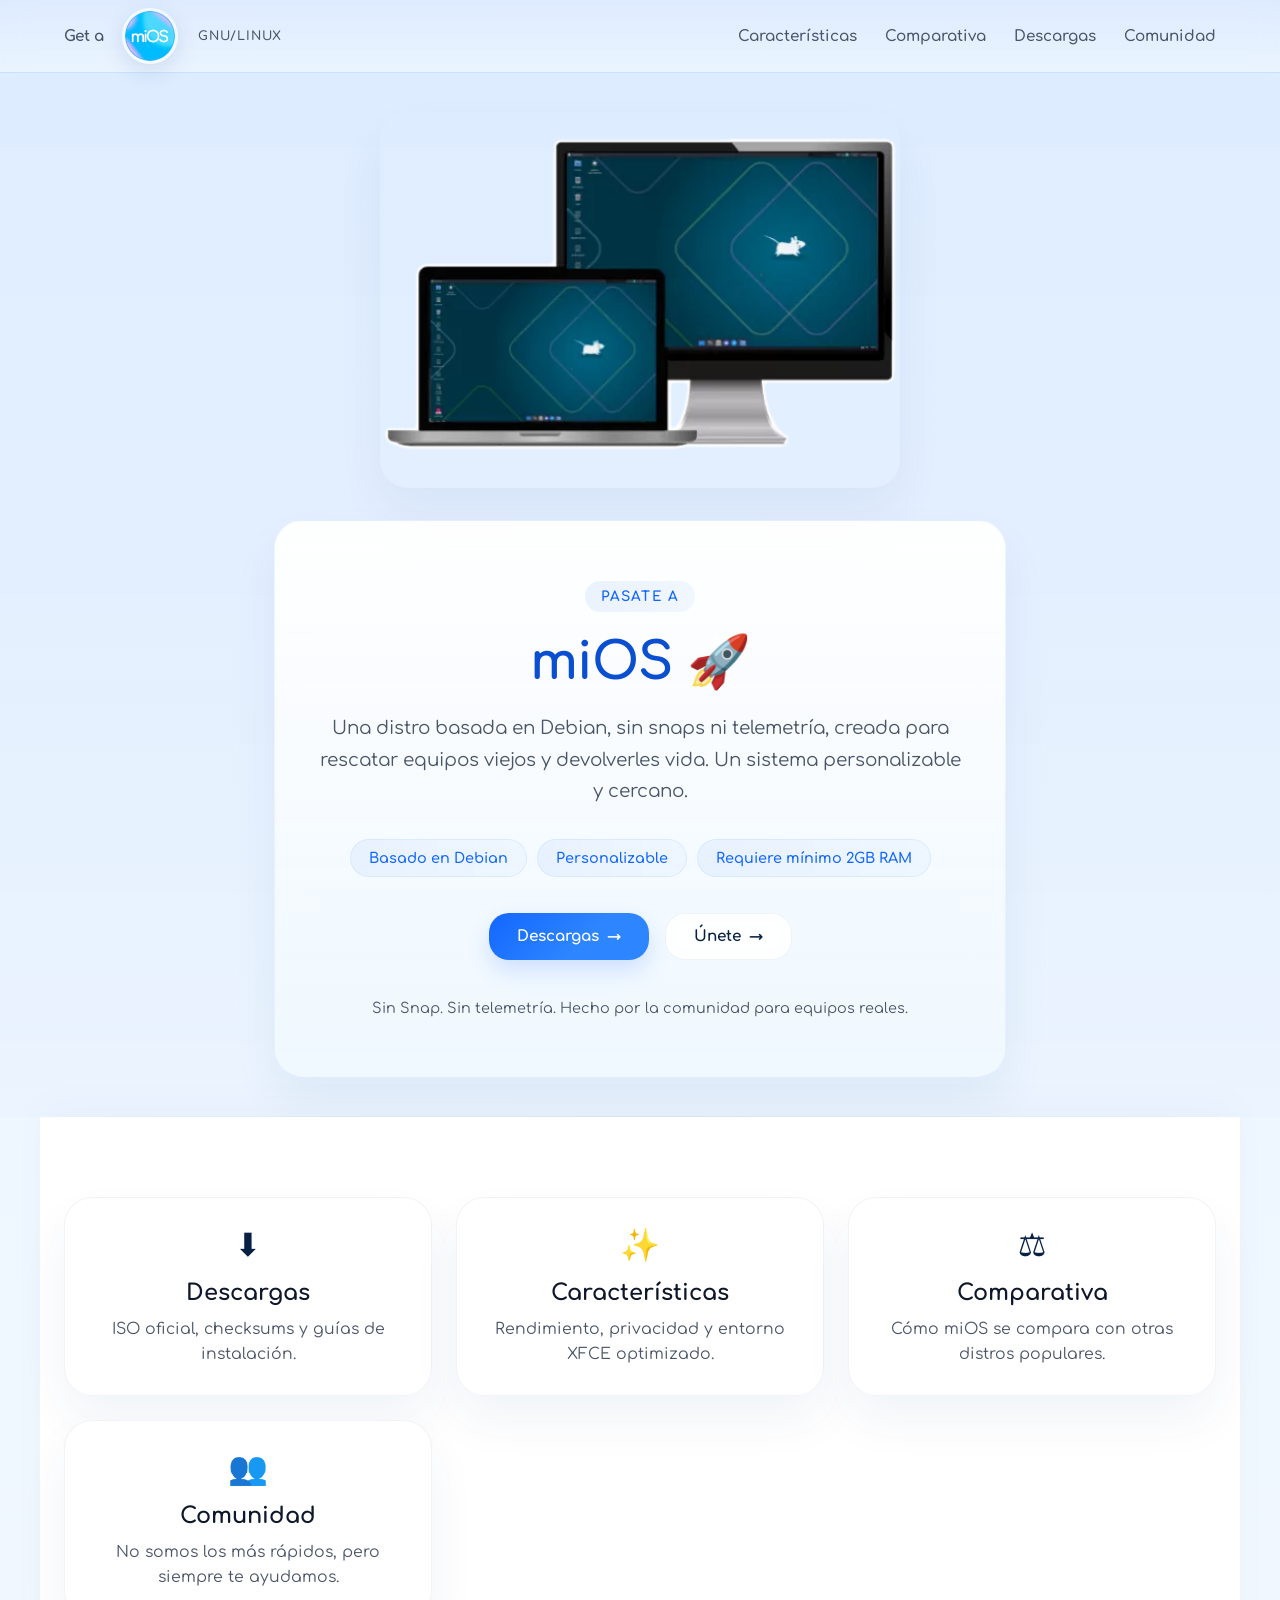
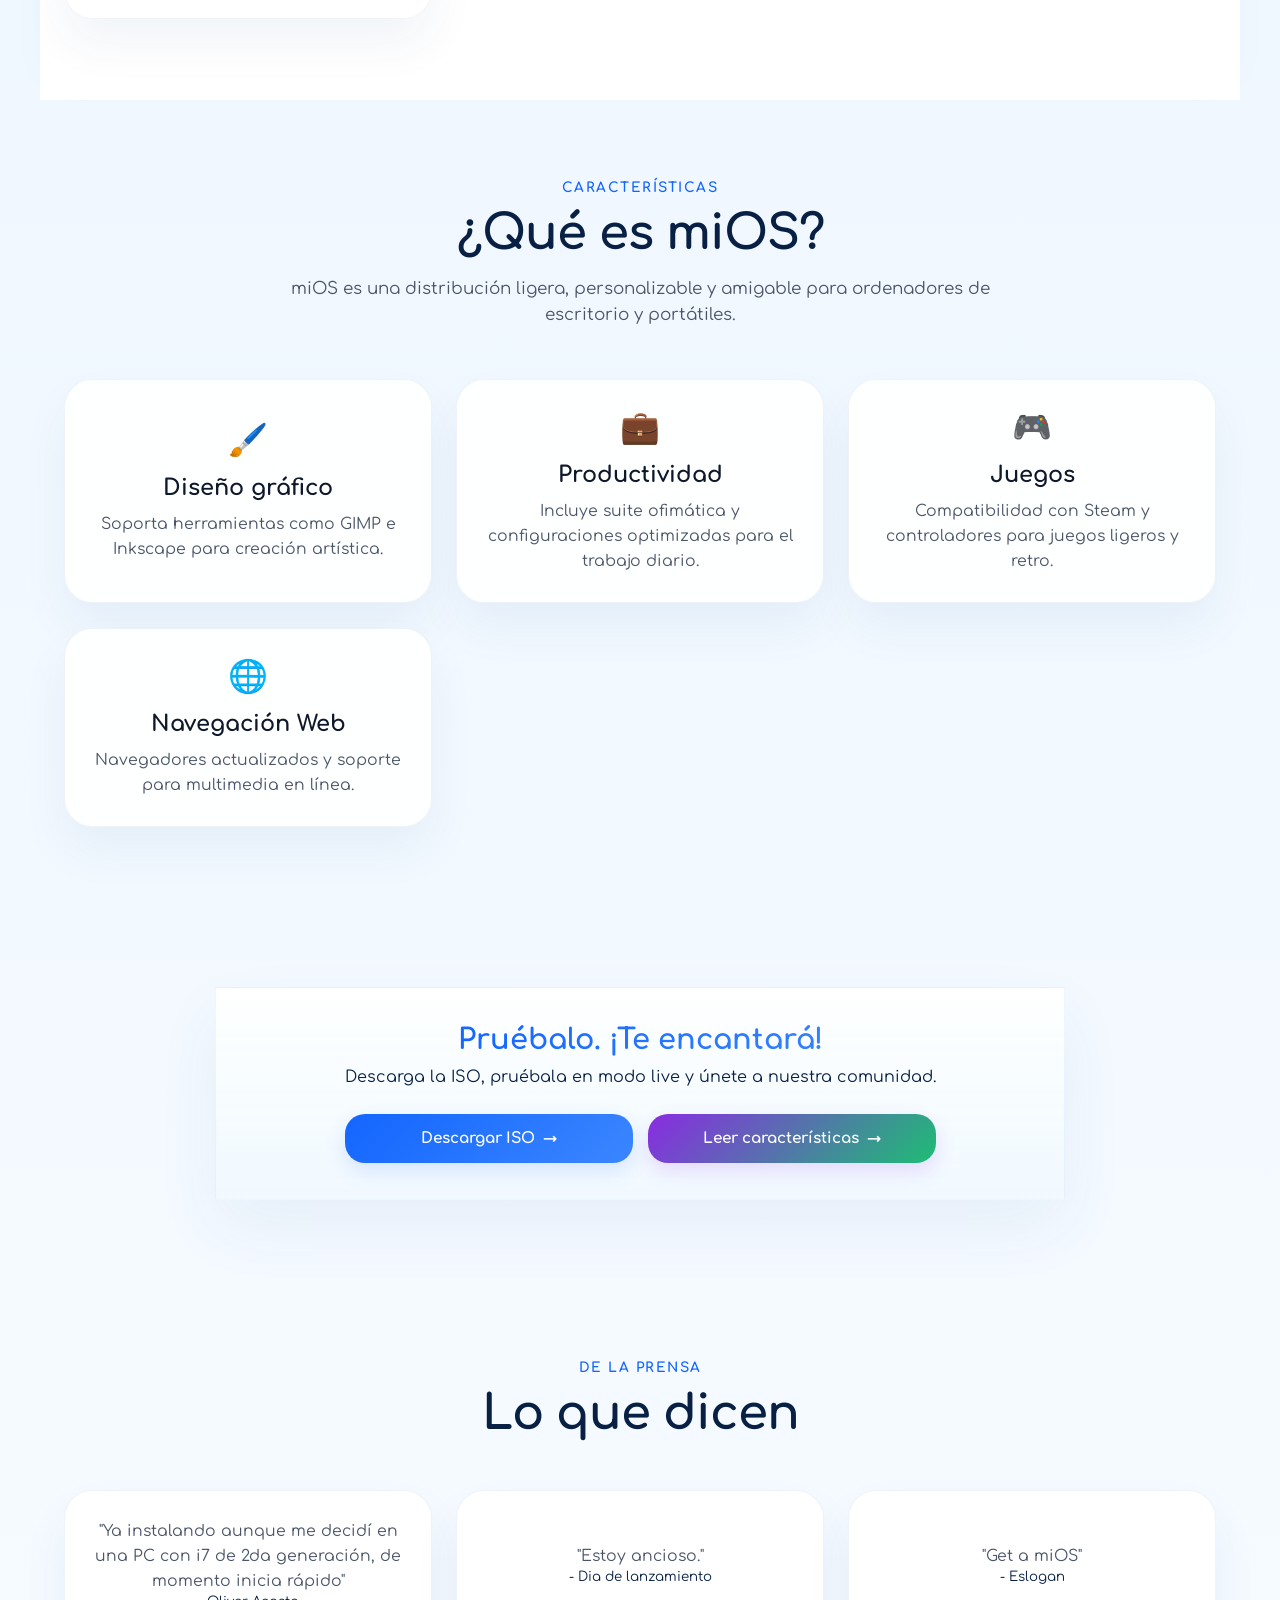
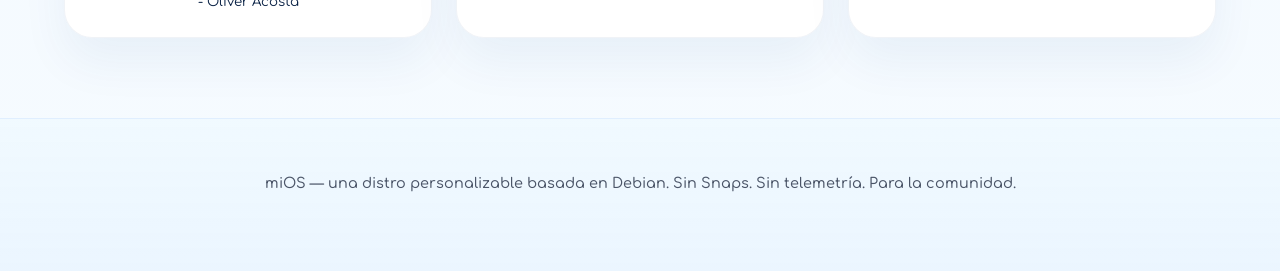
==== commit 677721b5: "Add files via upload" ====
--- a/index.html
+++ b/index.html
@@ -21,8 +21,9 @@
   <header class="header">
     <div class="header-inner">
       <div class="brand">
-        <span class="brand-label">miOS</span>
-        <span class="brand-sub">Debian · XFCE</span>
+        <span class="brand-get">Get a</span>
+        <img class="brand-logo" src="logo-mios.png" alt="miOS logotipo" width="56" height="56" />
+        <span class="brand-sub">GNU/Linux</span>
       </div>
       <nav>
         <a href="caracteristicas.html">Características</a>
@@ -36,8 +37,11 @@
   <main>
     <section class="hero">
       <div class="hero-shell">
-        <div class="hero-copy">
-          <span class="eyebrow">Para crear, jugar y soñar</span>
+        <figure class="hero-media">
+          <img class="device-img" src="devices.png" alt="miOS en PC y portátil" />
+        </figure>
+        <figure class="hero-copy">
+          <span class="eyebrow">Pasate a</span>
           <h1 class="animate-letters">miOS <span class="emoji">🚀</span></h1>
           <p class="hero-text">Una distro basada en Debian, sin snaps ni telemetría, creada para rescatar equipos viejos y devolverles vida. Un sistema personalizable y cercano.</p>
           <div class="hero-pill-group">
@@ -50,35 +54,98 @@
             <a class="btn outline" href="https://t.me/mioscanaloficial" target="_blank" rel="noreferrer">Únete</a>
           </div>
           <p class="hero-note">Sin Snap. Sin telemetría. Hecho por la comunidad para equipos reales.</p>
-        </div>
+        </figure>
       </div>
     </section>
 
     <section class="section quick-links">
       <div class="grid cards-grid">
-        <a class="card" href="descargas.html">
+        <figure class="card"><a href="descargas.html">
           <div class="card-icon">⬇️</div>
           <h3 class="animate-letters">Descargas</h3>
           <p>ISO oficial, checksums y guías de instalación.</p>
-        </a>
-        <a class="card" href="caracteristicas.html">
+        </a></figure>
+        <figure class="card"><a href="caracteristicas.html">
           <div class="card-icon">✨</div>
           <h3 class="animate-letters">Características</h3>
           <p>Rendimiento, privacidad y entorno XFCE optimizado.</p>
-        </a>
-        <a class="card" href="comparativa.html">
+        </a></figure>
+        <figure class="card"><a href="comparativa.html">
           <div class="card-icon">⚖️</div>
           <h3 class="animate-letters">Comparativa</h3>
           <p>Cómo miOS se compara con otras distros populares.</p>
-        </a>
-        <a class="card" href="comunidad.html">
+        </a></figure>
+        <figure class="card"><a href="comunidad.html">
           <div class="card-icon">👥</div>
           <h3 class="animate-letters">Comunidad</h3>
           <p>No somos los más rápidos, pero siempre te ayudamos.</p>
-        </a>
+        </a></figure>
       </div>
     </section>
-  </main>
+
+    <section class="section features">
+      <div class="section-head">
+        <span>Características</span>
+        <h2>¿Qué es miOS?</h2>
+        <p>miOS es una distribución ligera, personalizable y amigable para ordenadores de escritorio y portátiles.</p>
+      </div>
+      <div class="grid cards-grid">
+        <figure class="card">
+          <div class="card-icon">🖌️</div>
+          <h3>Diseño gráfico</h3>
+          <p>Soporta herramientas como GIMP e Inkscape para creación artística.</p>
+        </figure>
+        <figure class="card">
+          <div class="card-icon">💼</div>
+          <h3>Productividad</h3>
+          <p>Incluye suite ofimática y configuraciones optimizadas para el trabajo diario.</p>
+        </figure>
+        <figure class="card">
+          <div class="card-icon">🎮</div>
+          <h3>Juegos</h3>
+          <p>Compatibilidad con Steam y controladores para juegos ligeros y retro.</p>
+        </figure>
+        <figure class="card">
+          <div class="card-icon">🌐</div>
+          <h3>Navegación Web</h3>
+          <p>Navegadores actualizados y soporte para multimedia en línea.</p>
+        </figure>
+      </div>
+    </section>
+
+    <section class="section faq-cta">
+      <div class="glow-card">
+        <figure class="card-info">
+          <h3>Pruébalo. ¡Te encantará!</h3>
+          <p>Descarga la ISO, pruébala en modo live y únete a nuestra comunidad.</p>
+          <div class="download-links-wrapper">
+            <a class="btn gradient-btn" href="descargas.html">Descargar ISO</a>
+            <a class="btn gradient-btn alternate" href="caracteristicas.html">Leer características</a>
+          </div>
+        </figure>
+      </div>
+    </section>
+
+    <section class="section testimonials">
+      <div class="section-head">
+        <span>De la prensa</span>
+        <h2>Lo que dicen</h2>
+      </div>
+      <div class="grid cards-grid">
+        <figure class="card">
+          <p>"Ya instalando aunque me decidí en una PC con i7 de 2da generación, de momento inicia rápido"</p>
+          <small>- Oliver Acosta</small>
+        </figure>
+        <figure class="card">
+          <p>"Estoy ancioso."</p>
+          <small>- Dia de lanzamiento</small>
+        </figure>
+        <figure class="card">
+          <p>"Get a miOS"</p>
+          <small>- Eslogan</small>
+        </figure>
+      </div>
+    </section>
   </main>
 
   <footer class="footer">
--- a/styles.css
+++ b/styles.css
@@ -1,18 +1,28 @@
 /* ========================================================
-   miOS - Hoja de Estilos Oficial (Clean & Minimalist)
+   miOS - Hoja de Estilos Oficial (Rediseño Universal y Fluido)
    Aesthetic: Clean Modern Sans, Glassmorphism & Vibrant Gradients
+   Optimizado para "Tostadoras" (Hardware de 2001 a la Actualidad)
    ======================================================== */
+
+@import url('https://fonts.googleapis.com/css2?family=Comfortaa:wght@300;400;700&display=swap');
 
 :root {
   color-scheme: light;
-  --bg: #f8fafc;
-  --surface: rgba(255, 255, 255, 0.85);
-  --text: #0f172a;
-  --muted: #475569;
-  --accent: #2d6cff;
-  --accent-gradient: linear-gradient(135deg, #2d6cff, #8a2be2, #1ebd74, #2d6cff);
-  --border: rgba(226, 232, 240, 0.8);
-  --shadow: 0 20px 50px rgba(15, 23, 42, 0.06);
+  --bg: linear-gradient(180deg, #eaf4ff, #f6fbff);
+  --surface: rgba(255, 255, 255, 0.92);
+  --surface-pure: #ffffff;
+  --surface-soft: #f4f9ff;
+  --text: #082044;
+  --muted: #4b5568;
+  --accent: #1366ff;
+  --accent-gradient: linear-gradient(135deg, #1366ff 0%, #3b86ff 40%, #80b9ff 100%);
+  --accent-dark: #0b4fd1;
+  --danger: #ef4444;
+  --border: rgba(15, 50, 120, 0.06);
+  --shadow: 0 24px 48px rgba(11, 61, 136, 0.06);
+  --shadow-hover: 0 30px 60px rgba(19, 102, 255, 0.12);
+  --radius: 28px;
+  --btn-radius: 20px;
 }
 
 * {
@@ -23,20 +33,41 @@
 
 html, body {
   min-height: 100%;
-  font-family: system-ui, -apple-system, BlinkMacSystemFont, 'Segoe UI', Roboto, sans-serif;
+  font-family: 'Comfortaa', system-ui, -apple-system, BlinkMacSystemFont, 'Segoe UI', Roboto, 'Helvetica Neue', Arial, sans-serif;
   background: var(--bg);
   color: var(--text);
+  scroll-behavior: smooth;
+  text-align: center; /* Centrado base para herencia limpia */
+}
+
+body {
+  -webkit-font-smoothing: antialiased;
+  text-rendering: optimizeLegibility;
+  position: relative;
   overflow-x: hidden;
 }
 
-/* Header / Barra de Navegación superior */
+/* Fondo Dinámico Ambiental (Visible en páginas secundarias y pie de página) */
+body::before {
+  content: "";
+  position: fixed;
+  top: 0; left: 0; width: 100vw; height: 100vh;
+  background: 
+    radial-gradient(circle at 10% 20%, rgba(19,102,255,0.06), transparent 36%),
+    radial-gradient(circle at 85% 8%, rgba(59,134,255,0.04), transparent 36%),
+    radial-gradient(circle at 50% 78%, rgba(128,185,255,0.03), transparent 50%);
+  z-index: -2;
+  pointer-events: none;
+}
+
+/* Header con Efecto Glassmorphism */
 .header {
   position: fixed;
   inset: 0 0 auto 0;
-  background: rgba(255, 255, 255, 0.85);
-  backdrop-filter: blur(20px);
-  -webkit-backdrop-filter: blur(20px);
-  border-bottom: 1px solid var(--border);
+  background: linear-gradient(180deg, rgba(19,102,255,0.06), rgba(255,255,255,0.04));
+  backdrop-filter: blur(14px);
+  -webkit-backdrop-filter: blur(14px);
+  border-bottom: 1px solid rgba(19,102,255,0.06);
   z-index: 1000;
 }
 
@@ -48,12 +79,15 @@
   display: flex;
   align-items: center;
   justify-content: space-between;
+  gap: 24px;
 }
 
 .brand {
   display: flex;
-  flex-direction: column;
-  text-align: left;
+  flex-direction: row;
+  gap: 12px;
+  align-items: center;
+  text-align: left; /* Alineación limpia para la identidad visual */
 }
 
 .brand-label {
@@ -68,15 +102,49 @@
 }
 
 .brand-sub {
-  font-size: 0.75rem;
-  font-weight: 700;
-  color: var(--muted);
+  font-size: 0.8rem;
+  font-weight: 600;
+  color: var(--muted);
+  text-transform: uppercase;
   letter-spacing: 1px;
 }
 
+.brand-logo {
+  width: 56px;
+  height: 56px;
+  object-fit: cover;
+  border-radius: 50%;
+  box-shadow: 0 8px 22px rgba(11, 61, 136, 0.12);
+  border: 3px solid rgba(255,255,255,0.6);
+}
+
+.brand-text {
+  display: flex;
+  flex-direction: column;
+  gap: 2px;
+}
+
+.brand-get {
+  font-size: 0.95rem;
+  font-weight: 700;
+  color: var(--muted);
+  margin-right: 6px;
+  text-transform: none;
+}
+
+.brand-sub {
+  font-size: 0.78rem;
+  font-weight: 600;
+  color: var(--muted);
+  text-transform: uppercase;
+  letter-spacing: 0.8px;
+  margin-left: 8px;
+}
+
 nav {
   display: flex;
-  gap: 24px;
+  gap: 28px;
+  flex-wrap: wrap;
 }
 
 nav a {
@@ -84,7 +152,7 @@
   text-decoration: none;
   font-weight: 600;
   font-size: 0.95rem;
-  transition: color 0.2s ease;
+  transition: color 0.2s ease, transform 0.2s ease;
 }
 
 nav a:hover {
@@ -95,147 +163,617 @@
   padding-top: 72px;
 }
 
-/* Sección Héroe con Caja Contenedora Glassmorphic */
+/* ========================================================
+   SECCIÓN HÉROE (CON CAPTURA DE PANTALLA DE FONDO)
+   ======================================================== */
 .hero {
   min-height: calc(100vh - 72px);
   display: flex;
   align-items: center;
   justify-content: center;
   padding: 40px 24px;
+  
+  /* Filtro de iluminación + llamado a tu imagen de fondo */
+  background: linear-gradient(180deg, rgba(19,102,255,0.06), rgba(128,185,255,0.03)), url('imagen.png') no-repeat center center;
+  background-size: cover;
+  background-attachment: scroll; /* Vital para evitar tirones (lag) en micros antiguos */
   position: relative;
 }
 
+/* Línea divisoria matemática exacta antes del corte a blanco */
+.hero::after {
+  content: "";
+  position: absolute;
+  bottom: 0;
+  left: 0;
+  width: 100%;
+  height: 1px;
+  background: linear-gradient(90deg, transparent, var(--border), transparent);
+  z-index: 5;
+}
+
 .hero-shell {
-  width: min(900px, 100%);
+  width: min(1100px, 100%);
   margin: 0 auto;
-}
+  display: flex;
+  align-items: center;
+  gap: 32px;
+  justify-content: center;
+  flex-wrap: wrap;
+}
+
+.hero-media {
+  flex: 1 1 420px;
+  display: flex;
+  align-items: center;
+  justify-content: center;
+}
+
+.device-img {
+  width: 100%;
+  max-width: 520px;
+  height: auto;
+  border-radius: var(--radius);
+  box-shadow: var(--shadow);
+  object-fit: cover;
+}
+
+figure { margin: 0; }
+
+img { max-width: 100%; height: auto; display: block; }
+
+.glow-card .card-info { padding: 36px; border-radius: var(--radius); display:flex; flex-direction:column; align-items:center; }
 
 .hero-copy {
-  background: rgba(255, 255, 255, 0.80);
-  backdrop-filter: blur(24px);
-  -webkit-backdrop-filter: blur(24px);
-  border: 1px solid rgba(255, 255, 255, 0.7);
-  border-radius: 28px;
+  position: relative;
+  background: linear-gradient(180deg, rgba(255,255,255,0.95), rgba(240,249,255,0.9));
+  backdrop-filter: blur(18px);
+  -webkit-backdrop-filter: blur(18px);
+  border: 1px solid rgba(19,102,255,0.06);
+  border-radius: var(--radius);
   padding: 60px 40px;
   box-shadow: var(--shadow);
   display: flex;
   flex-direction: column;
-  align-items: center;
-  text-align: center;
+  align-items: center; /* Centrado absoluto de los elementos hijos */
+  justify-content: center;
 }
 
 .eyebrow {
-  display: inline-block;
-  padding: 6px 14px;
-  background: rgba(45, 108, 255, 0.08);
+  display: inline-flex;
+  padding: 8px 16px;
+  background: linear-gradient(90deg, rgba(19,102,255,0.08), rgba(59,134,255,0.06));
   border-radius: 999px;
   color: var(--accent);
-  font-size: 0.8rem;
+  font-size: 0.85rem;
   font-weight: 700;
   text-transform: uppercase;
-  letter-spacing: 1px;
-  margin-bottom: 20px;
+  letter-spacing: 1.2px;
+  margin-bottom: 24px;
 }
 
 .hero h1.animate-letters {
-  font-size: clamp(3rem, 8vw, 5.5rem);
+  margin: 0;
+  font-size: clamp(2.2rem, 5vw, 3.2rem);
+  font-weight: 700;
+  line-height: 1.05;
+  letter-spacing: -0.5px;
+  color: var(--accent-dark);
+  background: none;
+  -webkit-background-clip: unset;
+  -webkit-text-fill-color: unset;
+  animation: none;
+}
+
+.hero-text {
+  margin: 24px auto 32px;
+  max-width: 650px;
+  color: var(--muted);
+  font-size: 1.15rem;
+  line-height: 1.7;
+  text-align: center;
+}
+
+.hero-pill-group {
+  display: inline-flex;
+  flex-wrap: wrap;
+  justify-content: center;
+  gap: 10px;
+  margin-bottom: 36px;
+}
+
+.hero-pill-group span {
+  display: inline-flex;
+  align-items: center;
+  justify-content: center;
+  padding: 10px 18px;
+  border-radius: 999px;
+  background: linear-gradient(90deg, rgba(19,102,255,0.06), rgba(59,134,255,0.04));
+  border: 1px solid rgba(19,102,255,0.08);
+  color: var(--accent);
+  font-weight: 600;
+  font-size: 0.9rem;
+}
+
+.hero-buttons {
+  display: flex;
+  justify-content: center;
+  gap: 16px;
+  flex-wrap: wrap;
+  margin-bottom: 24px;
+  width: 100%;
+}
+
+/* Botones Universales Centrados */
+.btn {
+  display: inline-flex;
+  align-items: center;
+  justify-content: center;
+  padding: 14px 28px;
+  border-radius: var(--btn-radius);
+  font-weight: 700;
+  font-size: 0.95rem;
+  text-decoration: none;
+  /* El uso selectivo de transform asegura aceleración nativa por GPU */
+  transition: transform 0.2s cubic-bezier(0.25, 1, 0.5, 1), box-shadow 0.2s ease;
+  cursor: pointer;
+  will-change: transform;
+}
+
+.btn::after {
+  content: '→';
+  margin-left: 8px;
+  transition: transform 0.2s ease;
+}
+
+.btn:hover {
+  transform: translateY(-2px);
+}
+
+.btn:hover::after {
+  transform: translateX(4px);
+}
+
+.primary {
+  background: linear-gradient(135deg, #1366ff 0%, #2d86ff 60%);
+  color: #ffffff;
+  box-shadow: 0 10px 25px rgba(45, 108, 255, 0.2);
+}
+
+.primary:hover {
+  box-shadow: 0 15px 30px rgba(45, 108, 255, 0.3);
+}
+
+.outline {
+  color: var(--text);
+  border: 1px solid rgba(11, 61, 136, 0.06);
+  background: rgba(255, 255, 255, 0.88);
+  backdrop-filter: blur(8px);
+}
+
+.outline:hover {
+  background: rgba(255, 255, 255, 1);
+  border-color: rgba(15, 23, 42, 0.3);
+}
+
+.hero-note {
+  margin-top: 16px;
+  color: var(--muted);
+  font-size: 0.9rem;
+  width: 100%;
+}
+
+/* ========================================================
+   SECCIONES DE CONTENIDO (FONDO BLANCO PURO)
+   ======================================================== */
+.quick-links {
+  background: #ffffff !important; /* Fuerza el fondo blanco solicitado */
+  position: relative;
+  z-index: 10;
+  box-shadow: 0 -15px 40px rgba(15, 23, 42, 0.02);
+}
+
+.section {
+  padding: 80px 24px;
+  max-width: 1200px;
+  margin: 0 auto;
+}
+
+.section-head {
+  max-width: 760px;
+  margin: 0 auto 50px;
+  text-align: center;
+  display: flex;
+  flex-direction: column;
+  align-items: center;
+}
+
+.section-head span {
+  display: inline-block;
+  margin-bottom: 12px;
+  color: var(--accent);
+  font-size: 0.85rem;
+  font-weight: 700;
+  text-transform: uppercase;
+  letter-spacing: 1.5px;
+}
+
+.section-head h2 {
+  margin: 0;
+  font-size: clamp(2.2rem, 4vw, 3rem);
   font-weight: 800;
-  line-height: 1.1;
-  letter-spacing: -2px;
+  letter-spacing: -1px;
+  text-align: center;
+}
+
+.section-head p {
+  margin-top: 16px;
+  color: var(--muted);
+  font-size: 1.05rem;
+  line-height: 1.6;
+  text-align: center;
+}
+
+/* Grillas y Tarjetas Centradas con Esquinas de 28px */
+.grid {
+  display: grid;
+  gap: 24px;
+}
+
+.cards-grid {
+  grid-template-columns: repeat(auto-fit, minmax(280px, 1fr));
+  width: 100%;
+}
+
+.card,
+.compare-card,
+.community-card,
+.download-card {
+  background: var(--surface);
+  backdrop-filter: blur(10px);
+  -webkit-backdrop-filter: blur(10px);
+  border: 1px solid var(--border);
+  border-radius: var(--radius);
+  padding: 28px;
+  box-shadow: var(--shadow);
+  display: flex;
+  flex-direction: column;
+  align-items: center; /* Todo el contenido interno centrado */
+  justify-content: center;
+  text-align: center;
+  transition: transform 0.25s cubic-bezier(0.25, 1, 0.5, 1), box-shadow 0.25s ease;
+  will-change: transform;
+}
+
+.card > a { display: block; width: 100%; height: 100%; color: inherit; text-decoration: none; }
+.card > a:focus { outline: none; }
+
+.card:hover,
+.compare-card:hover,
+.community-card:hover,
+.download-card:hover {
+  transform: translateY(-4px);
+  box-shadow: var(--shadow-hover);
+  border-color: rgba(45, 108, 255, 0.25);
+}
+
+.card-icon {
+  font-size: 2rem;
+  margin-bottom: 16px;
+  display: inline-block;
+}
+
+.card h3,
+.compare-card h3,
+.community-card h3,
+.download-card h3 {
+  font-size: 1.4rem;
+  font-weight: 700;
+  margin-bottom: 12px;
+  color: #0f172a;
+  text-align: center;
+}
+
+.card p,
+.compare-card p,
+.community-card p,
+.download-card p {
+  color: var(--muted);
+  line-height: 1.6;
+  font-size: 0.98rem;
+  text-align: center;
+}
+
+/* Sección Comparativa */
+.compare-grid {
+  grid-template-columns: repeat(auto-fit, minmax(320px, 1fr));
+}
+
+.compare-card {
+  align-items: center;
+}
+
+.compare-brand {
+  display: flex;
+  flex-direction: column;
+  align-items: center;
+  gap: 12px;
+  margin-bottom: 24px;
+}
+
+.miOS-mark {
+  display: inline-flex;
+  align-items: center;
+  justify-content: center;
+  padding: 6px 16px;
+  border-radius: 999px;
+  background: linear-gradient(135deg, rgba(45, 108, 255, 0.15), rgba(138, 43, 226, 0.15));
+  color: var(--accent);
+  font-weight: 700;
+  font-size: 0.9rem;
+}
+
+.compare-card ul {
+  list-style: none;
+  display: flex;
+  flex-direction: column;
+  gap: 12px;
+  width: 100%;
+}
+
+.compare-card li {
+  font-size: 0.95rem;
+  color: var(--muted);
+  line-height: 1.5;
+  text-align: center;
+}
+
+.compare-card.highlight {
+  border-color: rgba(138, 43, 226, 0.3);
+  background: linear-gradient(180deg, rgba(255, 255, 255, 0.9), rgba(248, 250, 252, 0.6));
+}
+
+/* Sección Descargas Unificada con Degradados */
+.glow-card {
+  max-width: 850px;
+  margin: 0 auto;
+  background: linear-gradient(180deg, rgba(255,255,255,0.96), rgba(240,249,255,0.9));
+  border: 1px solid rgba(19,102,255,0.06);
+  box-shadow: 0 28px 64px rgba(11, 61, 136, 0.06);
+  display: flex;
+  flex-direction: column;
+  align-items: center;
+}
+
+.glow-card .card-info h3 {
+  font-size: 1.8rem;
   background: var(--accent-gradient);
   background-size: 300% 300%;
   -webkit-background-clip: text;
   -webkit-text-fill-color: transparent;
+  margin-bottom: 12px;
   animation: gradientMove 6s ease infinite;
+}
+
+.download-links-wrapper {
+  display: flex;
+  flex-direction: column;
+  gap: 16px;
+  margin-top: 28px;
+  width: 100%;
+  justify-content: center;
+}
+
+@media (min-width: 768px) {
+  .download-links-wrapper {
+    flex-direction: row;
+  }
+}
+
+.btn.gradient-btn {
+  flex: 1;
+  background: linear-gradient(135deg, #1366ff, #3b86ff);
+  color: #ffffff;
+  border: none;
+  border-radius: var(--btn-radius);
+  padding: 16px 24px;
+  font-weight: 700;
+  box-shadow: 0 8px 20px rgba(45, 108, 255, 0.15);
+}
+
+.btn.gradient-btn:hover {
+  background: linear-gradient(135deg, #1ebd74, #2d6cff);
+  box-shadow: 0 12px 28px rgba(30, 189, 116, 0.25);
+}
+
+.btn.gradient-btn.alternate {
+  background: linear-gradient(135deg, #8a2be2, #1ebd74);
+  box-shadow: 0 8px 20px rgba(138, 43, 226, 0.15);
+}
+
+.btn.gradient-btn.alternate:hover {
+  background: linear-gradient(135deg, #2d6cff, #8a2be2);
+  box-shadow: 0 12px 28px rgba(45, 108, 255, 0.25);
+}
+
+/* Descargas: items con miniatura de dispositivos */
+.download-item {
+  display: flex;
+  gap: 18px;
+  align-items: center;
+  background: rgba(255,255,255,0.98);
+  border: 1px solid var(--border);
+  border-radius: 18px;
+  padding: 12px;
+  box-shadow: 0 8px 24px rgba(11, 61, 136, 0.04);
+  width: 100%;
+}
+
+.download-thumb {
+  width: 140px;
+  height: auto;
+  border-radius: 12px;
+  object-fit: cover;
+  flex: 0 0 140px;
+}
+
+.download-info {
+  flex: 1;
+  text-align: left;
+}
+
+.download-info .btn { margin: 0; }
+
+@media (max-width: 767px) {
+  .download-links-wrapper { flex-direction: column; }
+  .download-item { flex-direction: column; text-align: center; }
+  .download-thumb { width: 60%; flex: 0 0 auto; }
+  .download-info { text-align: center; }
+}
+
+/* Código y pre-etiquetas */
+pre {
+  background: #0f172a;
+  color: #f8fafc;
+  padding: 16px;
+  border-radius: 14px;
+  overflow-x: auto;
+  font-family: monospace;
+  font-size: 0.9rem;
+  margin: 14px auto 0;
+  display: inline-block;
+  max-width: 100%;
+  text-align: left; /* El código se mantiene legible de izquierda a derecha */
+}
+
+/* Footer Centrado */
+.footer {
+  padding: 56px 24px 80px;
+  text-align: center;
+  border-top: 1px solid rgba(19,102,255,0.05);
+  background: linear-gradient(180deg, rgba(240,249,255,0.9), rgba(235,245,255,0.94));
+}
+
+.footer p {
+  font-size: 0.9rem;
+  color: var(--muted);
+  font-weight: 500;
+  margin: 0 auto;
+}
+
+/* Preservar estricto el caso del nombre de la marca miOS */
+.animate-letters, .brand-label, .miOS-mark {
   text-transform: none !important;
 }
 
-.hero-text {
-  margin: 20px auto 28px;
-  max-width: 600px;
-  color: var(--muted);
-  font-size: 1.1rem;
-  line-height: 1.6;
-}
-
-.hero-pill-group {
-  display: flex;
-  flex-wrap: wrap;
-  justify-content: center;
-  gap: 10px;
-  margin-bottom: 32px;
-}
-
-.hero-pill-group span {
-  padding: 8px 16px;
-  border-radius: 999px;
-  background: rgba(255, 255, 255, 0.5);
-  border: 1px solid var(--border);
-  color: var(--muted);
-  font-weight: 600;
-  font-size: 0.85rem;
-}
-
-.hero-buttons {
-  display: flex;
-  justify-content: center;
-  gap: 16px;
-  flex-wrap: wrap;
-  margin-bottom: 20px;
-}
-
-/* Botones Estilizados */
-.btn {
-  display: inline-flex;
-  align-items: center;
-  justify-content: center;
-  padding: 12px 28px;
-  border-radius: 14px;
-  font-weight: 700;
-  font-size: 0.95rem;
-  text-decoration: none;
-  transition: transform 0.2s ease, box-shadow 0.2s ease;
-}
-
-.btn:hover {
-  transform: translateY(-2px);
-}
-
-.primary {
-  background: var(--accent);
-  color: #ffffff;
-}
-
-.outline {
-  color: var(--text);
-  border: 1px solid rgba(15, 23, 42, 0.15);
-  background: rgba(255, 255, 255, 0.5);
-}
-
-.hero-note {
-  font-size: 0.85rem;
-  color: var(--muted);
-}
-
-/* Animación del Gradiente */
+/* ========================================================
+   SISTEMA DE ANIMACIONES CON ACELERACIÓN POR HARDWARE (GPU)
+   ======================================================== */
+
+/* 1. Movimiento del Gradiente Textual */
 @keyframes gradientMove {
   0% { background-position: 0% 50%; }
   50% { background-position: 100% 50%; }
   100% { background-position: 0% 50%; }
 }
 
-/* Responsivo */
+/* 2. Animación ligera de carga de texto */
+.letter {
+  display: inline-block;
+  opacity: 0;
+  transform: translateY(6px);
+  animation: letterFade 500ms cubic-bezier(0.16, 1, 0.3, 1) forwards;
+  will-change: transform, opacity;
+}
+
+@keyframes letterFade {
+  to { opacity: 1; transform: translateY(0); }
+}
+
+/* 3. Rebote sutil del Emoji sin romper la estructura */
+.emoji {
+  display: inline-block;
+  animation: emojiBounce 3s ease-in-out infinite;
+  will-change: transform;
+}
+
+@keyframes emojiBounce {
+  0%, 100% { transform: translateY(0); }
+  50% { transform: translateY(-4px); }
+}
+
+/* Soporte de accesibilidad para evitar consumo de batería o mareos en PCs muy antiguas */
+@media (prefers-reduced-motion: reduce) {
+  *, .brand-label, .hero h1.animate-letters, .emoji, .btn {
+    animation: none !important;
+    transition: none !important;
+    transform: none !important;
+    backdrop-filter: none !important;
+  }
+}
+
+/* Media Queries Responsivas Completamente Centradas */
 @media (max-width: 768px) {
   .header-inner {
+    height: auto;
+    padding: 14px 24px;
     flex-direction: column;
-    height: auto;
-    padding: 12px;
-    gap: 10px;
+    gap: 12px;
+    align-items: center;
+  }
+  .brand {
+    align-items: center;
+    text-align: center;
+  }
+  .brand-logo { width: 48px; height: 48px; }
+  .hero-shell {
+    flex-direction: column;
+    gap: 18px;
+  }
+  nav {
+    justify-content: center;
   }
   main {
-    padding-top: 100px;
+    padding-top: 120px;
   }
   .hero-copy {
-    padding: 40px 20px;
-  }
-}
+    padding: 36px 18px;
+  }
+  .section {
+    padding: 60px 20px;
+  }
+}
+
+/* Instagram announcement badge */
+.instagram-announcement {
+  margin: 24px auto;
+  text-align: center;
+}
+.instagram-announcement .badge.nuevo {
+  display: inline-block;
+  padding: 6px 14px;
+  border-radius: 999px;
+  background: linear-gradient(90deg, #7b61ff 0%, #a86bff 100%);
+  color: #ffffff;
+  font-weight: 800;
+  font-size: 0.85rem;
+  letter-spacing: 1px;
+  margin-bottom: 12px;
+  box-shadow: 0 10px 30px rgba(122,63,255,0.12);
+}
+.instagram-announcement .instagram-text {
+  display: inline-block;
+  margin: 0;
+  padding: 14px 18px;
+  background: var(--surface);
+  border: 1px solid var(--border);
+  border-radius: var(--radius);
+  box-shadow: var(--shadow);
+  color: var(--text);
+  font-weight: 600;
+}
+.instagram-announcement .instagram-text a {
+  color: var(--accent-dark);
+  text-decoration: none;
+  font-weight: 700;
+}
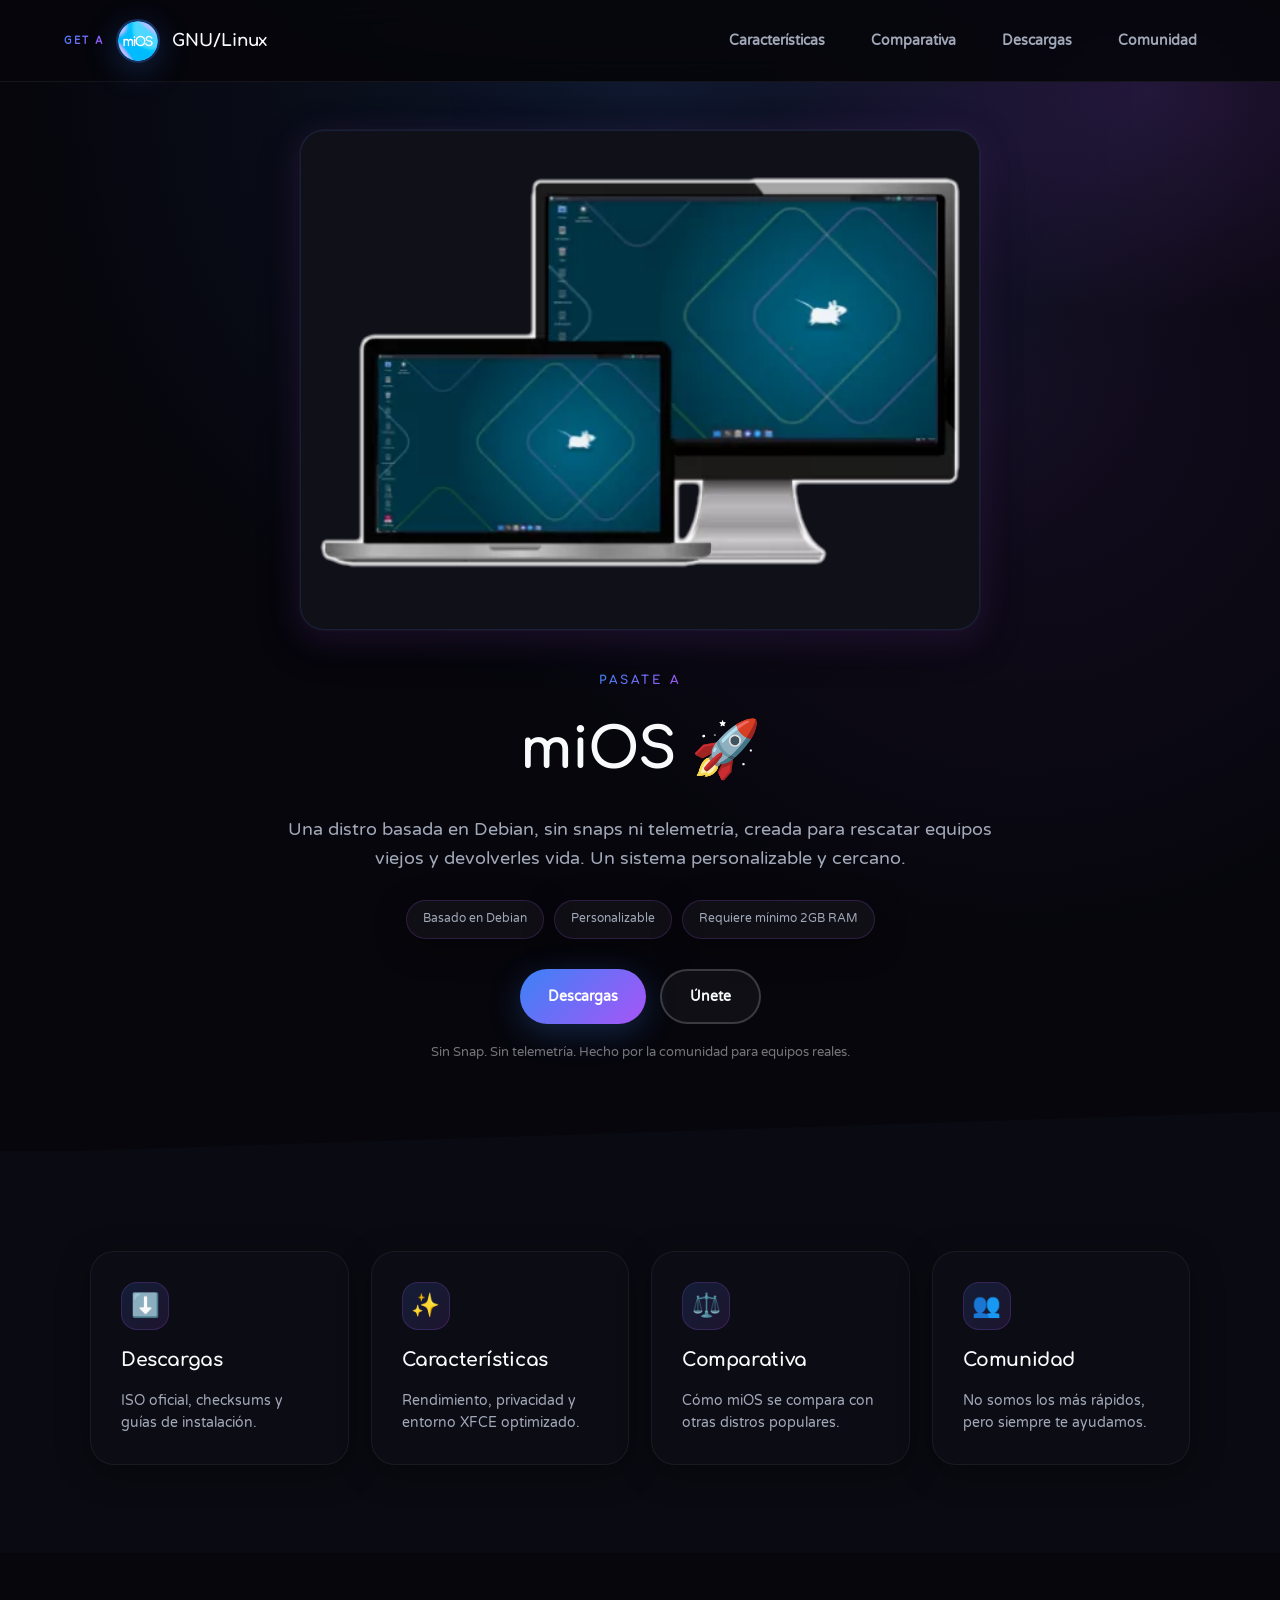
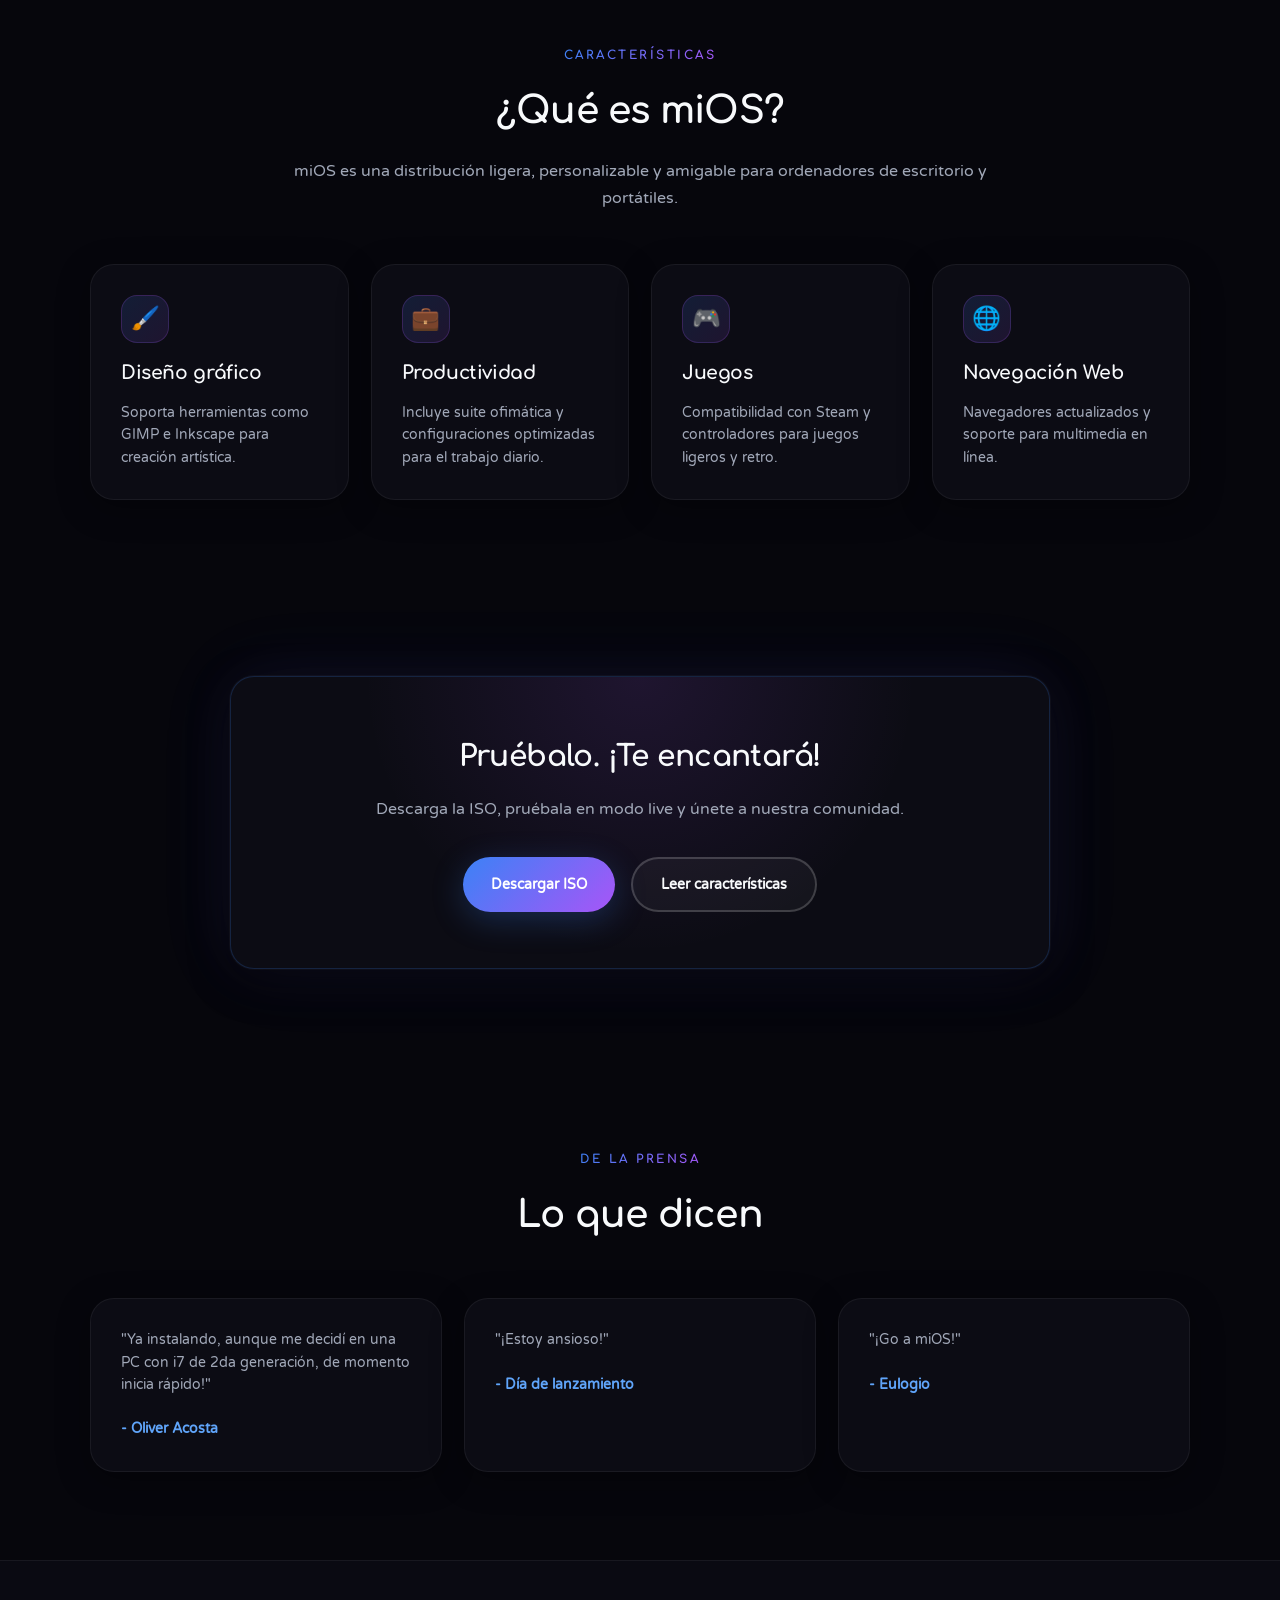
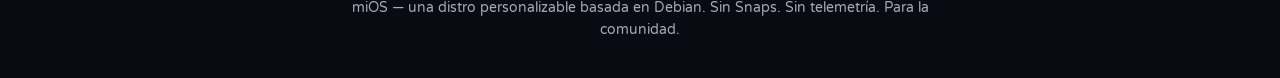
==== commit 745fdf07: "Add files via upload" ====
--- a/index.html
+++ b/index.html
@@ -3,28 +3,23 @@
 <head>
   <meta charset="UTF-8" />
   <meta name="viewport" content="width=device-width, initial-scale=1.0" />
-  <title>miOS - Distro para crear, jugar y soñar</title>
+  <title>miOS — Tu Sistema Operativo</title>
   <link rel="preconnect" href="https://fonts.googleapis.com" />
   <link rel="preconnect" href="https://fonts.gstatic.com" crossorigin />
-  <link href="https://fonts.googleapis.com/css2?family=Comfortaa:wght@300;400;500;600;700&display=swap" rel="stylesheet" />
+  <link href="https://fonts.googleapis.com/css2?family=Comfortaa:wght@400;600;700&family=Varela+Round&display=swap" rel="stylesheet" />
   <link rel="icon" href="favicon.svg" type="image/svg+xml" />
   <link rel="stylesheet" href="styles.css" />
 </head>
-  <!-- Google Tag Manager -->
-<script>(function(w,d,s,l,i){w[l]=w[l]||[];w[l].push({'gtm.start':
-new Date().getTime(),event:'gtm.js'});var f=d.getElementsByTagName(s)[0],
-j=d.createElement(s),dl=l!='dataLayer'?'&l='+l:'';j.async=true;j.src=
-'https://www.googletagmanager.com/gtm.js?id='+i+dl;f.parentNode.insertBefore(j,f);
-})(window,document,'script','dataLayer','GTM-N9CDW9B7');</script>
-<!-- End Google Tag Manager -->
 <body>
+
+  <!-- HEADER -->
   <header class="header">
     <div class="header-inner">
-      <div class="brand">
+      <a href="index.html" class="brand">
         <span class="brand-get">Get a</span>
-        <img class="brand-logo" src="logo-mios.png" alt="miOS logotipo" width="56" height="56" />
+        <img class="brand-logo" src="logo-mios.png" alt="miOS logotipo" width="40" height="40" />
         <span class="brand-sub">GNU/Linux</span>
-      </div>
+      </a>
       <nav>
         <a href="caracteristicas.html">Características</a>
         <a href="comparativa.html">Comparativa</a>
@@ -35,123 +30,132 @@
   </header>
 
   <main>
+    <!-- HERO SECTION (Estilo CachyOS) -->
     <section class="hero">
       <div class="hero-shell">
+        <!-- Vitrina de Computadoras arriba -->
         <figure class="hero-media">
           <img class="device-img" src="devices.png" alt="miOS en PC y portátil" />
         </figure>
-        <figure class="hero-copy">
+
+        <div class="hero-copy">
           <span class="eyebrow">Pasate a</span>
-          <h1 class="animate-letters">miOS <span class="emoji">🚀</span></h1>
+          <h1>miOS 🚀</h1>
           <p class="hero-text">Una distro basada en Debian, sin snaps ni telemetría, creada para rescatar equipos viejos y devolverles vida. Un sistema personalizable y cercano.</p>
+          
           <div class="hero-pill-group">
             <span>Basado en Debian</span>
             <span>Personalizable</span>
             <span>Requiere mínimo 2GB RAM</span>
           </div>
+
           <div class="hero-buttons">
             <a class="btn primary" href="descargas.html">Descargas</a>
-            <a class="btn outline" href="https://t.me/mioscanaloficial" target="_blank" rel="noreferrer">Únete</a>
+            <a class="btn outline" href="https://t.me/mioscanaloficial" target="_blank">Únete</a>
           </div>
           <p class="hero-note">Sin Snap. Sin telemetría. Hecho por la comunidad para equipos reales.</p>
-        </figure>
+        </div>
       </div>
     </section>
 
-    <section class="section quick-links">
+    <!-- SECCIÓN INCLINADA / ACCESOS RÁPIDOS (Estilo Fedora) -->
+    <section class="quick-links">
       <div class="grid cards-grid">
-        <figure class="card"><a href="descargas.html">
+        <article class="card">
           <div class="card-icon">⬇️</div>
-          <h3 class="animate-letters">Descargas</h3>
+          <h3>Descargas</h3>
           <p>ISO oficial, checksums y guías de instalación.</p>
-        </a></figure>
-        <figure class="card"><a href="caracteristicas.html">
+        </article>
+        <article class="card">
           <div class="card-icon">✨</div>
-          <h3 class="animate-letters">Características</h3>
+          <h3>Características</h3>
           <p>Rendimiento, privacidad y entorno XFCE optimizado.</p>
-        </a></figure>
-        <figure class="card"><a href="comparativa.html">
+        </article>
+        <article class="card">
           <div class="card-icon">⚖️</div>
-          <h3 class="animate-letters">Comparativa</h3>
+          <h3>Comparativa</h3>
           <p>Cómo miOS se compara con otras distros populares.</p>
-        </a></figure>
-        <figure class="card"><a href="comunidad.html">
+        </article>
+        <article class="card">
           <div class="card-icon">👥</div>
-          <h3 class="animate-letters">Comunidad</h3>
+          <h3>Comunidad</h3>
           <p>No somos los más rápidos, pero siempre te ayudamos.</p>
-        </a></figure>
+        </article>
       </div>
     </section>
 
-    <section class="section features">
+    <!-- SECCIÓN QUÉ ES miOS -->
+    <section class="section">
       <div class="section-head">
         <span>Características</span>
         <h2>¿Qué es miOS?</h2>
         <p>miOS es una distribución ligera, personalizable y amigable para ordenadores de escritorio y portátiles.</p>
       </div>
+
       <div class="grid cards-grid">
-        <figure class="card">
+        <article class="card">
           <div class="card-icon">🖌️</div>
           <h3>Diseño gráfico</h3>
           <p>Soporta herramientas como GIMP e Inkscape para creación artística.</p>
-        </figure>
-        <figure class="card">
+        </article>
+        <article class="card">
           <div class="card-icon">💼</div>
           <h3>Productividad</h3>
           <p>Incluye suite ofimática y configuraciones optimizadas para el trabajo diario.</p>
-        </figure>
-        <figure class="card">
+        </article>
+        <article class="card">
           <div class="card-icon">🎮</div>
           <h3>Juegos</h3>
           <p>Compatibilidad con Steam y controladores para juegos ligeros y retro.</p>
-        </figure>
-        <figure class="card">
+        </article>
+        <article class="card">
           <div class="card-icon">🌐</div>
           <h3>Navegación Web</h3>
           <p>Navegadores actualizados y soporte para multimedia en línea.</p>
-        </figure>
+        </article>
       </div>
     </section>
 
-    <section class="section faq-cta">
+    <!-- SECCIÓN PRUÉBALO / CALL TO ACTION -->
+    <section class="section">
       <div class="glow-card">
-        <figure class="card-info">
-          <h3>Pruébalo. ¡Te encantará!</h3>
-          <p>Descarga la ISO, pruébala en modo live y únete a nuestra comunidad.</p>
-          <div class="download-links-wrapper">
-            <a class="btn gradient-btn" href="descargas.html">Descargar ISO</a>
-            <a class="btn gradient-btn alternate" href="caracteristicas.html">Leer características</a>
-          </div>
-        </figure>
+        <h3>Pruébalo. ¡Te encantará!</h3>
+        <p>Descarga la ISO, pruébala en modo live y únete a nuestra comunidad.</p>
+        <div class="download-links-wrapper">
+          <a class="btn primary" href="descargas.html">Descargar ISO</a>
+          <a class="btn outline" href="caracteristicas.html">Leer características</a>
+        </div>
       </div>
     </section>
 
-    <section class="section testimonials">
+    <!-- SECCIÓN LO QUE DICEN -->
+    <section class="section">
       <div class="section-head">
         <span>De la prensa</span>
         <h2>Lo que dicen</h2>
       </div>
+
       <div class="grid cards-grid">
-        <figure class="card">
-          <p>"Ya instalando aunque me decidí en una PC con i7 de 2da generación, de momento inicia rápido"</p>
-          <small>- Oliver Acosta</small>
-        </figure>
-        <figure class="card">
-          <p>"Estoy ancioso."</p>
-          <small>- Dia de lanzamiento</small>
-        </figure>
-        <figure class="card">
-          <p>"Get a miOS"</p>
-          <small>- Eslogan</small>
-        </figure>
+        <article class="card">
+          <p>"Ya instalando, aunque me decidí en una PC con i7 de 2da generación, de momento inicia rápido!"</p>
+          <small class="quote-author">- Oliver Acosta</small>
+        </article>
+        <article class="card">
+          <p>"¡Estoy ansioso!"</p>
+          <small class="quote-author">- Día de lanzamiento</small>
+        </article>
+        <article class="card">
+          <p>"¡Go a miOS!"</p>
+          <small class="quote-author">- Eulogio</small>
+        </article>
       </div>
     </section>
   </main>
 
+  <!-- FOOTER -->
   <footer class="footer">
     <p>miOS — una distro personalizable basada en Debian. Sin Snaps. Sin telemetría. Para la comunidad.</p>
   </footer>
 
-  <script src="script.js"></script>
 </body>
-</html>
+</html>
--- a/styles.css
+++ b/styles.css
@@ -1,28 +1,45 @@
-/* ========================================================
-   miOS - Hoja de Estilos Oficial (Rediseño Universal y Fluido)
-   Aesthetic: Clean Modern Sans, Glassmorphism & Vibrant Gradients
-   Optimizado para "Tostadoras" (Hardware de 2001 a la Actualidad)
-   ======================================================== */
-
-@import url('https://fonts.googleapis.com/css2?family=Comfortaa:wght@300;400;700&display=swap');
+/* ==========================================================================
+   miOS — Sistema de diseño (Comfortaa + Varela Round · azul · púrpura)
+   ========================================================================== */
+
+@import url('https://fonts.googleapis.com/css2?family=Comfortaa:wght@400;600;700&family=Varela+Round&display=swap');
 
 :root {
-  color-scheme: light;
-  --bg: linear-gradient(180deg, #eaf4ff, #f6fbff);
-  --surface: rgba(255, 255, 255, 0.92);
-  --surface-pure: #ffffff;
-  --surface-soft: #f4f9ff;
-  --text: #082044;
-  --muted: #4b5568;
-  --accent: #1366ff;
-  --accent-gradient: linear-gradient(135deg, #1366ff 0%, #3b86ff 40%, #80b9ff 100%);
-  --accent-dark: #0b4fd1;
-  --danger: #ef4444;
-  --border: rgba(15, 50, 120, 0.06);
-  --shadow: 0 24px 48px rgba(11, 61, 136, 0.06);
-  --shadow-hover: 0 30px 60px rgba(19, 102, 255, 0.12);
-  --radius: 28px;
-  --btn-radius: 20px;
+  --white: #ffffff;
+  --black: #050508;
+  --bg-dark: #06060c;
+  --bg-card: #0c0c14;
+  --bg-card-hover: #12121c;
+  --bg-contrast: #0a0a12;
+  --bg-elevated: #101018;
+
+  --text-light: #f8fafc;
+  --text-muted: #a1a8b8;
+
+  --accent-blue: #3b82f6;
+  --accent-blue-bright: #60a5fa;
+  --accent-purple: #a855f7;
+  --accent-purple-deep: #7c3aed;
+  --accent-cyan: #22d3ee;
+
+  --gradient-accent: linear-gradient(135deg, var(--accent-blue) 0%, var(--accent-purple) 100%);
+  --gradient-glow: radial-gradient(ellipse 80% 60% at 50% -20%, rgba(59, 130, 246, 0.22) 0%, transparent 55%),
+    radial-gradient(ellipse 60% 50% at 90% 10%, rgba(168, 85, 247, 0.15) 0%, transparent 50%);
+
+  --font-headings: 'Comfortaa', sans-serif;
+  --font-body: 'Varela Round', sans-serif;
+
+  --radius-md: 16px;
+  --radius-lg: 20px;
+  --radius-xl: 24px;
+  --radius-pill: 999px;
+
+  --shadow-soft: 0 8px 32px rgba(0, 0, 0, 0.35);
+  --shadow-card: 0 12px 40px rgba(0, 0, 0, 0.4), 0 0 0 1px rgba(255, 255, 255, 0.04);
+  --shadow-glow-blue: 0 8px 32px rgba(59, 130, 246, 0.25);
+  --shadow-glow-purple: 0 8px 32px rgba(168, 85, 247, 0.2);
+
+  --transition: all 0.35s cubic-bezier(0.16, 1, 0.3, 1);
 }
 
 * {
@@ -31,749 +48,927 @@
   padding: 0;
 }
 
-html, body {
-  min-height: 100%;
-  font-family: 'Comfortaa', system-ui, -apple-system, BlinkMacSystemFont, 'Segoe UI', Roboto, 'Helvetica Neue', Arial, sans-serif;
-  background: var(--bg);
-  color: var(--text);
+html {
   scroll-behavior: smooth;
-  text-align: center; /* Centrado base para herencia limpia */
 }
 
 body {
+  background-color: var(--bg-dark);
+  background-image: var(--gradient-glow);
+  background-attachment: fixed;
+  color: var(--text-light);
+  font-family: var(--font-body);
+  line-height: 1.65;
+  overflow-x: hidden;
   -webkit-font-smoothing: antialiased;
-  text-rendering: optimizeLegibility;
-  position: relative;
-  overflow-x: hidden;
-}
-
-/* Fondo Dinámico Ambiental (Visible en páginas secundarias y pie de página) */
-body::before {
-  content: "";
-  position: fixed;
-  top: 0; left: 0; width: 100vw; height: 100vh;
-  background: 
-    radial-gradient(circle at 10% 20%, rgba(19,102,255,0.06), transparent 36%),
-    radial-gradient(circle at 85% 8%, rgba(59,134,255,0.04), transparent 36%),
-    radial-gradient(circle at 50% 78%, rgba(128,185,255,0.03), transparent 50%);
-  z-index: -2;
-  pointer-events: none;
-}
-
-/* Header con Efecto Glassmorphism */
+}
+
+h1, h2, h3, h4,
+.section-head h2,
+.section-head h3,
+.hero h1,
+.card h3,
+.compare-info h3,
+.downloads-title-box h3,
+.glow-card h3,
+.community-card h3 {
+  font-family: var(--font-headings);
+  font-weight: 700;
+  letter-spacing: -0.02em;
+}
+
+/* ==========================================================================
+   HEADER & NAVEGACIÓN
+   ========================================================================== */
 .header {
-  position: fixed;
-  inset: 0 0 auto 0;
-  background: linear-gradient(180deg, rgba(19,102,255,0.06), rgba(255,255,255,0.04));
-  backdrop-filter: blur(14px);
-  -webkit-backdrop-filter: blur(14px);
-  border-bottom: 1px solid rgba(19,102,255,0.06);
-  z-index: 1000;
+  background: rgba(6, 6, 12, 0.88);
+  backdrop-filter: blur(16px);
+  -webkit-backdrop-filter: blur(16px);
+  border-bottom: 1px solid rgba(255, 255, 255, 0.06);
+  position: sticky;
+  top: 0;
+  z-index: 100;
+  transition: transform 0.35s cubic-bezier(0.16, 1, 0.3, 1);
 }
 
 .header-inner {
   max-width: 1200px;
   margin: 0 auto;
-  padding: 0 24px;
-  height: 72px;
-  display: flex;
+  padding: 18px 24px;
+  display: flex;
+  justify-content: space-between;
   align-items: center;
-  justify-content: space-between;
-  gap: 24px;
 }
 
 .brand {
   display: flex;
-  flex-direction: row;
+  align-items: center;
   gap: 12px;
-  align-items: center;
-  text-align: left; /* Alineación limpia para la identidad visual */
-}
-
-.brand-label {
-  font-size: 1.4rem;
-  font-weight: 800;
-  letter-spacing: -0.5px;
-  background: var(--accent-gradient);
-  background-size: 300% 300%;
+  text-decoration: none;
+}
+
+.brand-get {
+  font-family: var(--font-body);
+  font-size: 0.65rem;
+  text-transform: uppercase;
+  letter-spacing: 2px;
+  background: var(--gradient-accent);
   -webkit-background-clip: text;
-  -webkit-text-fill-color: transparent;
-  animation: gradientMove 8s ease infinite;
+  background-clip: text;
+  color: transparent;
+  font-weight: 700;
+}
+
+.brand-logo {
+  border-radius: var(--radius-pill);
+  width: 44px;
+  height: 44px;
+  object-fit: cover;
+  box-shadow: var(--shadow-glow-blue);
+  border: 2px solid rgba(59, 130, 246, 0.35);
 }
 
 .brand-sub {
-  font-size: 0.8rem;
-  font-weight: 600;
-  color: var(--muted);
-  text-transform: uppercase;
-  letter-spacing: 1px;
-}
-
-.brand-logo {
-  width: 56px;
-  height: 56px;
-  object-fit: cover;
-  border-radius: 50%;
-  box-shadow: 0 8px 22px rgba(11, 61, 136, 0.12);
-  border: 3px solid rgba(255,255,255,0.6);
-}
-
-.brand-text {
-  display: flex;
-  flex-direction: column;
-  gap: 2px;
-}
-
-.brand-get {
-  font-size: 0.95rem;
-  font-weight: 700;
-  color: var(--muted);
-  margin-right: 6px;
-  text-transform: none;
-}
-
-.brand-sub {
-  font-size: 0.78rem;
-  font-weight: 600;
-  color: var(--muted);
-  text-transform: uppercase;
-  letter-spacing: 0.8px;
-  margin-left: 8px;
+  font-family: var(--font-headings);
+  font-weight: 700;
+  font-size: 1.05rem;
+  color: var(--text-light);
 }
 
 nav {
   display: flex;
-  gap: 28px;
   flex-wrap: wrap;
+  gap: 8px;
+  justify-content: center;
 }
 
 nav a {
-  color: var(--muted);
+  color: var(--text-muted);
   text-decoration: none;
-  font-weight: 600;
-  font-size: 0.95rem;
-  transition: color 0.2s ease, transform 0.2s ease;
+  font-family: var(--font-body);
+  font-size: 0.88rem;
+  font-weight: 700;
+  padding: 10px 18px;
+  border-radius: var(--radius-pill);
+  transition: var(--transition);
+  border: 1px solid transparent;
 }
 
 nav a:hover {
-  color: var(--accent);
-}
-
-main {
-  padding-top: 72px;
-}
-
-/* ========================================================
-   SECCIÓN HÉROE (CON CAPTURA DE PANTALLA DE FONDO)
-   ======================================================== */
+  color: var(--text-light);
+  background: rgba(255, 255, 255, 0.05);
+  border-color: rgba(168, 85, 247, 0.25);
+}
+
+/* ==========================================================================
+   HERO
+   ========================================================================== */
 .hero {
-  min-height: calc(100vh - 72px);
-  display: flex;
-  align-items: center;
-  justify-content: center;
-  padding: 40px 24px;
-  
-  /* Filtro de iluminación + llamado a tu imagen de fondo */
-  background: linear-gradient(180deg, rgba(19,102,255,0.06), rgba(128,185,255,0.03)), url('imagen.png') no-repeat center center;
-  background-size: cover;
-  background-attachment: scroll; /* Vital para evitar tirones (lag) en micros antiguos */
+  padding: 48px 24px 88px;
+  text-align: center;
   position: relative;
 }
 
-/* Línea divisoria matemática exacta antes del corte a blanco */
-.hero::after {
+.hero::before {
   content: "";
   position: absolute;
-  bottom: 0;
-  left: 0;
-  width: 100%;
-  height: 1px;
-  background: linear-gradient(90deg, transparent, var(--border), transparent);
-  z-index: 5;
+  inset: 0;
+  background: radial-gradient(circle at 50% 0%, rgba(59, 130, 246, 0.12) 0%, transparent 50%),
+    radial-gradient(circle at 80% 30%, rgba(168, 85, 247, 0.08) 0%, transparent 45%);
+  pointer-events: none;
 }
 
 .hero-shell {
-  width: min(1100px, 100%);
+  max-width: 1000px;
   margin: 0 auto;
   display: flex;
+  flex-direction: column;
   align-items: center;
-  gap: 32px;
-  justify-content: center;
-  flex-wrap: wrap;
-}
-
-.hero-media {
-  flex: 1 1 420px;
-  display: flex;
-  align-items: center;
-  justify-content: center;
-}
-
-.device-img {
-  width: 100%;
-  max-width: 520px;
-  height: auto;
-  border-radius: var(--radius);
-  box-shadow: var(--shadow);
-  object-fit: cover;
-}
-
-figure { margin: 0; }
-
-img { max-width: 100%; height: auto; display: block; }
-
-.glow-card .card-info { padding: 36px; border-radius: var(--radius); display:flex; flex-direction:column; align-items:center; }
+  gap: 36px;
+  position: relative;
+  z-index: 1;
+}
 
 .hero-copy {
-  position: relative;
-  background: linear-gradient(180deg, rgba(255,255,255,0.95), rgba(240,249,255,0.9));
-  backdrop-filter: blur(18px);
-  -webkit-backdrop-filter: blur(18px);
-  border: 1px solid rgba(19,102,255,0.06);
-  border-radius: var(--radius);
-  padding: 60px 40px;
-  box-shadow: var(--shadow);
-  display: flex;
-  flex-direction: column;
-  align-items: center; /* Centrado absoluto de los elementos hijos */
-  justify-content: center;
+  max-width: 750px;
 }
 
 .eyebrow {
-  display: inline-flex;
-  padding: 8px 16px;
-  background: linear-gradient(90deg, rgba(19,102,255,0.08), rgba(59,134,255,0.06));
-  border-radius: 999px;
-  color: var(--accent);
-  font-size: 0.85rem;
-  font-weight: 700;
+  font-family: var(--font-headings);
   text-transform: uppercase;
-  letter-spacing: 1.2px;
-  margin-bottom: 24px;
-}
-
-.hero h1.animate-letters {
-  margin: 0;
-  font-size: clamp(2.2rem, 5vw, 3.2rem);
-  font-weight: 700;
-  line-height: 1.05;
-  letter-spacing: -0.5px;
-  color: var(--accent-dark);
-  background: none;
-  -webkit-background-clip: unset;
-  -webkit-text-fill-color: unset;
-  animation: none;
+  background: var(--gradient-accent);
+  -webkit-background-clip: text;
+  background-clip: text;
+  color: transparent;
+  letter-spacing: 3px;
+  font-weight: 700;
+  font-size: 0.75rem;
+  margin-bottom: 14px;
+  display: inline-block;
+}
+
+.hero h1 {
+  font-size: clamp(2.4rem, 6vw, 3.5rem);
+  margin-bottom: 18px;
 }
 
 .hero-text {
-  margin: 24px auto 32px;
-  max-width: 650px;
-  color: var(--muted);
-  font-size: 1.15rem;
-  line-height: 1.7;
-  text-align: center;
+  font-size: 1.12rem;
+  color: var(--text-muted);
+  margin-bottom: 26px;
 }
 
 .hero-pill-group {
-  display: inline-flex;
+  display: flex;
   flex-wrap: wrap;
   justify-content: center;
   gap: 10px;
-  margin-bottom: 36px;
+  margin-bottom: 30px;
 }
 
 .hero-pill-group span {
+  background: rgba(255, 255, 255, 0.04);
+  border: 1px solid rgba(168, 85, 247, 0.2);
+  color: var(--text-muted);
+  padding: 8px 16px;
+  border-radius: var(--radius-pill);
+  font-size: 0.78rem;
+  box-shadow: var(--shadow-soft);
+}
+
+.hero-buttons {
+  display: flex;
+  justify-content: center;
+  flex-wrap: wrap;
+  gap: 14px;
+  margin-bottom: 18px;
+}
+
+.hero-note {
+  font-size: 0.8rem;
+  color: rgba(255, 255, 255, 0.45);
+}
+
+.hero-media {
+  width: 100%;
+  max-width: 680px;
+  border-radius: var(--radius-xl);
+  background: var(--bg-elevated);
+  border: 1px solid rgba(59, 130, 246, 0.15);
+  padding: 14px;
+  box-shadow: var(--shadow-card), var(--shadow-glow-purple);
+}
+
+.device-img {
+  width: 100%;
+  height: auto;
+  display: block;
+  border-radius: var(--radius-lg);
+}
+
+/* ==========================================================================
+   QUICK LINKS (diagonal)
+   ========================================================================== */
+.quick-links {
+  background: var(--bg-contrast);
+  position: relative;
+  padding: 100px 24px 88px;
+}
+
+.quick-links::before {
+  content: "";
+  position: absolute;
+  top: -40px;
+  left: 0;
+  width: 100%;
+  height: 42px;
+  background: var(--bg-contrast);
+  clip-path: polygon(0 100%, 100% 0, 100% 100%);
+}
+
+/* ==========================================================================
+   SECCIONES
+   ========================================================================== */
+.section {
+  max-width: 1200px;
+  margin: 0 auto;
+  padding: 88px 24px;
+}
+
+.section-head {
+  text-align: center;
+  margin-bottom: 52px;
+  max-width: 720px;
+  margin-left: auto;
+  margin-right: auto;
+}
+
+.section-head span {
+  font-family: var(--font-headings);
+  font-size: 0.75rem;
+  text-transform: uppercase;
+  letter-spacing: 2.5px;
+  background: var(--gradient-accent);
+  -webkit-background-clip: text;
+  background-clip: text;
+  color: transparent;
+  font-weight: 700;
+  display: inline-block;
+  margin-bottom: 14px;
+}
+
+.section-head h2 {
+  font-size: clamp(1.75rem, 4vw, 2.35rem);
+  margin-bottom: 16px;
+}
+
+.section-head p {
+  color: var(--text-muted);
+  font-size: 1.02rem;
+}
+
+.section-head h3 {
+  font-size: 1.35rem;
+  margin-bottom: 12px;
+}
+
+.grid {
+  display: grid;
+  gap: 22px;
+  max-width: 1100px;
+  margin: 0 auto;
+}
+
+.cards-grid {
+  grid-template-columns: repeat(auto-fit, minmax(220px, 1fr));
+}
+
+/* Tarjetas */
+.card {
+  background: var(--bg-card);
+  border-radius: var(--radius-xl);
+  padding: 30px;
+  border: 1px solid rgba(255, 255, 255, 0.06);
+  transition: var(--transition);
+  display: flex;
+  flex-direction: column;
+  gap: 14px;
+  box-shadow: var(--shadow-soft);
+}
+
+.card.in-view {
+  animation: card-rise 0.55s cubic-bezier(0.16, 1, 0.3, 1) both;
+}
+
+@keyframes card-rise {
+  from {
+    opacity: 0.6;
+    transform: translateY(12px);
+  }
+  to {
+    opacity: 1;
+    transform: translateY(0);
+  }
+}
+
+.card:hover {
+  border-color: rgba(59, 130, 246, 0.35);
+  transform: translateY(-4px);
+  background: var(--bg-card-hover);
+  box-shadow: var(--shadow-card), var(--shadow-glow-blue);
+}
+
+.card-icon {
+  font-size: 1.45rem;
+  background: linear-gradient(135deg, rgba(59, 130, 246, 0.15), rgba(168, 85, 247, 0.12));
+  width: 48px;
+  height: 48px;
+  display: flex;
+  align-items: center;
+  justify-content: center;
+  border-radius: var(--radius-md);
+  border: 1px solid rgba(168, 85, 247, 0.2);
+}
+
+.card h3 {
+  font-size: 1.18rem;
+}
+
+.card p {
+  font-size: 0.9rem;
+  color: var(--text-muted);
+  line-height: 1.55;
+}
+
+.card small,
+.card .quote-author {
+  color: var(--accent-blue-bright);
+  font-weight: 700;
+  margin-top: 8px;
+  display: block;
+  font-size: 0.85rem;
+}
+
+/* ==========================================================================
+   COMPARATIVA (compare-box)
+   ========================================================================== */
+.compare-container {
+  display: grid;
+  grid-template-columns: repeat(auto-fit, minmax(300px, 1fr));
+  gap: 28px;
+  max-width: 1000px;
+  margin: 0 auto;
+}
+
+.compare-box {
+  background: var(--bg-card);
+  border-radius: var(--radius-xl);
+  border: 1px solid rgba(255, 255, 255, 0.06);
+  overflow: hidden;
+  box-shadow: var(--shadow-soft);
+  transition: var(--transition);
+  display: flex;
+  flex-direction: column;
+}
+
+.compare-box:hover {
+  transform: translateY(-3px);
+  box-shadow: var(--shadow-card);
+}
+
+.compare-box.active {
+  border-color: rgba(59, 130, 246, 0.45);
+  box-shadow: var(--shadow-card), var(--shadow-glow-blue), 0 0 60px rgba(168, 85, 247, 0.08);
+  background: linear-gradient(180deg, rgba(59, 130, 246, 0.06) 0%, var(--bg-card) 40%);
+}
+
+.compare-logo-wrapper {
+  display: flex;
+  align-items: center;
+  justify-content: center;
+  min-height: 160px;
+  padding: 28px;
+  border-radius: 0;
+}
+
+.compare-logo-wrapper img {
+  max-height: 72px;
+  max-width: 100%;
+  object-fit: contain;
+}
+
+.compare-logo-mios {
+  background: linear-gradient(135deg, rgba(59, 130, 246, 0.35), rgba(168, 85, 247, 0.35));
+}
+
+.compare-info {
+  padding: 28px 32px 36px;
+  display: flex;
+  flex-direction: column;
+  gap: 16px;
+}
+
+.compare-info h3 {
+  font-size: 1.45rem;
+}
+
+.compare-info .tagline,
+.compare-tag {
+  font-size: 0.9rem;
+  color: var(--text-muted);
+}
+
+.specs-list {
+  list-style: none;
+  display: flex;
+  flex-direction: column;
+  gap: 14px;
+}
+
+.specs-list li {
+  font-size: 0.9rem;
+  color: var(--text-muted);
+  display: flex;
+  align-items: flex-start;
+  gap: 10px;
+  line-height: 1.5;
+}
+
+.compare-box.active .specs-list li {
+  color: #e2e8f0;
+}
+
+/* Legacy compare-card (si se usa en otro lugar) */
+.compare-grid {
+  display: grid;
+  grid-template-columns: repeat(auto-fit, minmax(300px, 1fr));
+  gap: 28px;
+  max-width: 1000px;
+  margin: 40px auto 0;
+}
+
+.compare-card {
+  background: var(--bg-card);
+  border-radius: var(--radius-xl);
+  border: 1px solid rgba(255, 255, 255, 0.06);
+  padding: 32px;
+  display: flex;
+  flex-direction: column;
+  gap: 24px;
+  transition: var(--transition);
+  box-shadow: var(--shadow-soft);
+}
+
+.compare-card.highlight {
+  border-color: rgba(168, 85, 247, 0.4);
+  box-shadow: var(--shadow-glow-purple);
+  background: radial-gradient(circle at top, rgba(168, 85, 247, 0.08) 0%, var(--bg-card) 55%);
+}
+
+.compare-brand {
+  display: flex;
+  flex-direction: column;
+  align-items: center;
+  justify-content: center;
+  gap: 16px;
+  background: rgba(255, 255, 255, 0.02);
+  border: 1px solid rgba(255, 255, 255, 0.06);
+  padding: 24px;
+  border-radius: var(--radius-lg);
+  min-height: 180px;
+  text-align: center;
+}
+
+.compare-brand img {
+  max-height: 80px;
+  max-width: 100%;
+  object-fit: contain;
+}
+
+.miOS-mark {
+  background: var(--gradient-accent);
+  color: var(--black) !important;
+  font-family: var(--font-headings);
+  font-weight: 700;
+  font-size: 1.8rem;
+  padding: 10px 28px;
+  border-radius: var(--radius-md);
+  display: inline-block;
+  box-shadow: var(--shadow-glow-blue);
+}
+
+.compare-card ul {
+  list-style: none;
+  display: flex;
+  flex-direction: column;
+  gap: 14px;
+}
+
+.compare-card ul li {
+  font-size: 0.88rem;
+  line-height: 1.5;
+  color: var(--text-muted);
+  display: flex;
+  align-items: flex-start;
+  gap: 10px;
+}
+
+.compare-card.highlight ul li {
+  color: #f1f5f9;
+}
+
+/* ==========================================================================
+   DESCARGAS
+   ========================================================================== */
+.downloads-container {
+  background: var(--bg-card);
+  border: 1px solid rgba(255, 255, 255, 0.06);
+  border-radius: var(--radius-xl);
+  padding: 48px 36px;
+  max-width: 950px;
+  margin: 0 auto;
+  box-shadow: var(--shadow-card);
+}
+
+.downloads-title-box {
+  text-align: center;
+  margin-bottom: 44px;
+}
+
+.downloads-title-box h3 {
+  font-size: 2rem;
+  margin-bottom: 10px;
+}
+
+.downloads-title-box p {
+  font-size: 0.9rem;
+  color: var(--text-muted);
+  max-width: 700px;
+  margin: 0 auto;
+}
+
+.editions-grid {
+  display: grid;
+  grid-template-columns: repeat(auto-fit, minmax(280px, 1fr));
+  gap: 36px;
+  margin-bottom: 32px;
+}
+
+.edition-card {
+  display: flex;
+  flex-direction: column;
+  align-items: center;
+  text-align: center;
+  gap: 22px;
+  padding: 24px;
+  border-radius: var(--radius-xl);
+  background: rgba(255, 255, 255, 0.02);
+  border: 1px solid rgba(255, 255, 255, 0.05);
+  transition: var(--transition);
+}
+
+.edition-card:hover {
+  border-color: rgba(59, 130, 246, 0.3);
+  background: rgba(59, 130, 246, 0.04);
+  box-shadow: var(--shadow-glow-blue);
+}
+
+.edition-media {
+  max-width: 280px;
+  width: 100%;
+  transition: var(--transition);
+  border-radius: var(--radius-lg);
+  overflow: hidden;
+  border: 1px solid rgba(168, 85, 247, 0.15);
+  padding: 8px;
+  background: var(--bg-elevated);
+}
+
+.edition-media img {
+  width: 100%;
+  height: auto;
+  object-fit: contain;
+  border-radius: var(--radius-md);
+}
+
+.edition-card:hover .edition-media {
+  transform: scale(1.02);
+}
+
+.edition-card h4 {
+  font-family: var(--font-headings);
+  font-size: 1.15rem;
+  font-weight: 700;
+  background: var(--gradient-accent);
+  -webkit-background-clip: text;
+  background-clip: text;
+  color: transparent;
+}
+
+.edition-card p {
+  font-size: 0.88rem;
+  color: var(--text-muted);
+  line-height: 1.55;
+  max-width: 260px;
+}
+
+.downloads-note {
+  text-align: center;
+  font-size: 0.88rem;
+  color: var(--text-muted);
+  border-top: 1px solid rgba(255, 255, 255, 0.06);
+  padding-top: 28px;
+}
+
+.code-hint {
+  margin-top: 22px;
+  font-family: ui-monospace, monospace;
+  font-size: 0.85rem;
+  color: var(--accent-cyan);
+  padding: 16px 20px;
+  background: rgba(59, 130, 246, 0.08);
+  border-radius: var(--radius-lg);
+  border: 1px solid rgba(59, 130, 246, 0.2);
+  display: inline-block;
+  text-align: left;
+}
+
+/* ==========================================================================
+   COMUNIDAD
+   ========================================================================== */
+.section-community {
+  position: relative;
+}
+
+.community-grid {
+  grid-template-columns: repeat(auto-fit, minmax(260px, 1fr));
+  gap: 24px;
+}
+
+.community-card {
+  background: var(--bg-card);
+  border-radius: var(--radius-xl);
+  padding: 32px;
+  border: 1px solid rgba(255, 255, 255, 0.06);
+  text-decoration: none;
+  color: inherit;
+  transition: var(--transition);
+  box-shadow: var(--shadow-soft);
+  display: flex;
+  flex-direction: column;
+  gap: 12px;
+}
+
+.community-card.in-view {
+  animation: card-rise 0.55s cubic-bezier(0.16, 1, 0.3, 1) both;
+}
+
+.community-card:hover {
+  border-color: rgba(168, 85, 247, 0.4);
+  transform: translateY(-4px);
+  box-shadow: var(--shadow-card), var(--shadow-glow-purple);
+}
+
+.community-card h3 {
+  font-size: 1.2rem;
+  background: var(--gradient-accent);
+  -webkit-background-clip: text;
+  background-clip: text;
+  color: transparent;
+}
+
+.community-card p {
+  font-size: 0.9rem;
+  color: var(--text-muted);
+}
+
+.instagram-announcement {
+  max-width: 720px;
+  margin: 40px auto 0;
+  padding: 24px 28px;
+  border-radius: var(--radius-xl);
+  background: linear-gradient(135deg, rgba(59, 130, 246, 0.1), rgba(168, 85, 247, 0.08));
+  border: 1px solid rgba(168, 85, 247, 0.25);
+  display: flex;
+  flex-wrap: wrap;
+  align-items: center;
+  gap: 16px;
+  box-shadow: var(--shadow-soft);
+}
+
+.instagram-announcement .badge.nuevo {
+  font-family: var(--font-headings);
+  font-size: 0.7rem;
+  font-weight: 700;
+  letter-spacing: 1px;
+  padding: 6px 14px;
+  border-radius: var(--radius-pill);
+  background: var(--gradient-accent);
+  color: var(--black);
+}
+
+.instagram-text {
+  flex: 1;
+  font-size: 0.95rem;
+  color: var(--text-muted);
+}
+
+.instagram-text a {
+  color: var(--accent-blue-bright);
+  word-break: break-all;
+}
+
+.instagram-text a:hover {
+  color: var(--accent-purple);
+}
+
+.cta-block {
+  max-width: 760px;
+  margin: 32px auto 0;
+  text-align: center;
+  color: var(--text-muted);
+  padding: 28px;
+  border-radius: var(--radius-xl);
+  background: rgba(255, 255, 255, 0.02);
+  border: 1px solid rgba(255, 255, 255, 0.05);
+}
+
+.cta-block h4 {
+  font-family: var(--font-headings);
+  font-size: 1.15rem;
+  color: var(--text-light);
+  margin-bottom: 10px;
+}
+
+/* ==========================================================================
+   GLOW CARD / CTA
+   ========================================================================== */
+.glow-card {
+  background: var(--bg-card);
+  border: 1px solid rgba(59, 130, 246, 0.2);
+  border-radius: var(--radius-xl);
+  padding: 56px 40px;
+  text-align: center;
+  max-width: 820px;
+  margin: 0 auto;
+  box-shadow: var(--shadow-card),
+    0 0 80px rgba(59, 130, 246, 0.08),
+    0 0 60px rgba(168, 85, 247, 0.06);
+  position: relative;
+  overflow: hidden;
+}
+
+.glow-card::before {
+  content: "";
+  position: absolute;
+  inset: 0;
+  background: radial-gradient(circle at 50% 0%, rgba(168, 85, 247, 0.12) 0%, transparent 55%);
+  pointer-events: none;
+}
+
+.glow-card h3,
+.glow-card p,
+.glow-card .download-links-wrapper {
+  position: relative;
+  z-index: 1;
+}
+
+.glow-card h3 {
+  font-size: 1.85rem;
+  margin-bottom: 14px;
+}
+
+.glow-card p {
+  color: var(--text-muted);
+  margin-bottom: 34px;
+  font-size: 1.02rem;
+}
+
+.download-links-wrapper {
+  display: flex;
+  justify-content: center;
+  flex-wrap: wrap;
+  gap: 16px;
+}
+
+/* ==========================================================================
+   BOTONES
+   ========================================================================== */
+.btn {
+  font-family: var(--font-body);
+  font-weight: 700;
+  font-size: 0.9rem;
+  text-decoration: none;
+  padding: 14px 28px;
+  border-radius: var(--radius-pill);
+  transition: var(--transition);
   display: inline-flex;
   align-items: center;
   justify-content: center;
-  padding: 10px 18px;
-  border-radius: 999px;
-  background: linear-gradient(90deg, rgba(19,102,255,0.06), rgba(59,134,255,0.04));
-  border: 1px solid rgba(19,102,255,0.08);
-  color: var(--accent);
-  font-weight: 600;
-  font-size: 0.9rem;
-}
-
-.hero-buttons {
-  display: flex;
-  justify-content: center;
-  gap: 16px;
-  flex-wrap: wrap;
-  margin-bottom: 24px;
-  width: 100%;
-}
-
-/* Botones Universales Centrados */
-.btn {
-  display: inline-flex;
-  align-items: center;
-  justify-content: center;
-  padding: 14px 28px;
-  border-radius: var(--btn-radius);
-  font-weight: 700;
-  font-size: 0.95rem;
-  text-decoration: none;
-  /* El uso selectivo de transform asegura aceleración nativa por GPU */
-  transition: transform 0.2s cubic-bezier(0.25, 1, 0.5, 1), box-shadow 0.2s ease;
+  border: none;
   cursor: pointer;
-  will-change: transform;
-}
-
-.btn::after {
-  content: '→';
-  margin-left: 8px;
-  transition: transform 0.2s ease;
-}
-
-.btn:hover {
+}
+
+.btn.primary {
+  background: var(--gradient-accent);
+  color: var(--white);
+  box-shadow: var(--shadow-glow-blue);
+}
+
+.btn.primary:hover {
+  filter: brightness(1.08);
   transform: translateY(-2px);
-}
-
-.btn:hover::after {
-  transform: translateX(4px);
-}
-
-.primary {
-  background: linear-gradient(135deg, #1366ff 0%, #2d86ff 60%);
-  color: #ffffff;
-  box-shadow: 0 10px 25px rgba(45, 108, 255, 0.2);
-}
-
-.primary:hover {
-  box-shadow: 0 15px 30px rgba(45, 108, 255, 0.3);
-}
-
-.outline {
-  color: var(--text);
-  border: 1px solid rgba(11, 61, 136, 0.06);
-  background: rgba(255, 255, 255, 0.88);
-  backdrop-filter: blur(8px);
-}
-
-.outline:hover {
-  background: rgba(255, 255, 255, 1);
-  border-color: rgba(15, 23, 42, 0.3);
-}
-
-.hero-note {
-  margin-top: 16px;
-  color: var(--muted);
-  font-size: 0.9rem;
-  width: 100%;
-}
-
-/* ========================================================
-   SECCIONES DE CONTENIDO (FONDO BLANCO PURO)
-   ======================================================== */
-.quick-links {
-  background: #ffffff !important; /* Fuerza el fondo blanco solicitado */
-  position: relative;
-  z-index: 10;
-  box-shadow: 0 -15px 40px rgba(15, 23, 42, 0.02);
-}
-
-.section {
-  padding: 80px 24px;
-  max-width: 1200px;
+  box-shadow: var(--shadow-glow-purple);
+}
+
+.btn.outline {
+  background: rgba(255, 255, 255, 0.04);
+  border: 2px solid rgba(255, 255, 255, 0.18);
+  color: var(--text-light);
+}
+
+.btn.outline:hover {
+  border-color: var(--accent-purple);
+  color: var(--accent-blue-bright);
+  background: rgba(168, 85, 247, 0.08);
+}
+
+/* ==========================================================================
+   FOOTER
+   ========================================================================== */
+.footer {
+  border-top: 1px solid rgba(255, 255, 255, 0.06);
+  background: var(--bg-contrast);
+  padding: 36px 24px;
+  text-align: center;
+}
+
+.footer p {
+  font-size: 0.88rem;
+  color: var(--text-muted);
+  max-width: 640px;
   margin: 0 auto;
-}
-
-.section-head {
-  max-width: 760px;
-  margin: 0 auto 50px;
-  text-align: center;
-  display: flex;
-  flex-direction: column;
-  align-items: center;
-}
-
-.section-head span {
-  display: inline-block;
-  margin-bottom: 12px;
-  color: var(--accent);
-  font-size: 0.85rem;
-  font-weight: 700;
-  text-transform: uppercase;
-  letter-spacing: 1.5px;
-}
-
-.section-head h2 {
-  margin: 0;
-  font-size: clamp(2.2rem, 4vw, 3rem);
-  font-weight: 800;
-  letter-spacing: -1px;
-  text-align: center;
-}
-
-.section-head p {
-  margin-top: 16px;
-  color: var(--muted);
-  font-size: 1.05rem;
   line-height: 1.6;
-  text-align: center;
-}
-
-/* Grillas y Tarjetas Centradas con Esquinas de 28px */
-.grid {
-  display: grid;
-  gap: 24px;
-}
-
-.cards-grid {
-  grid-template-columns: repeat(auto-fit, minmax(280px, 1fr));
-  width: 100%;
-}
-
-.card,
-.compare-card,
-.community-card,
-.download-card {
-  background: var(--surface);
-  backdrop-filter: blur(10px);
-  -webkit-backdrop-filter: blur(10px);
-  border: 1px solid var(--border);
-  border-radius: var(--radius);
-  padding: 28px;
-  box-shadow: var(--shadow);
-  display: flex;
-  flex-direction: column;
-  align-items: center; /* Todo el contenido interno centrado */
-  justify-content: center;
-  text-align: center;
-  transition: transform 0.25s cubic-bezier(0.25, 1, 0.5, 1), box-shadow 0.25s ease;
-  will-change: transform;
-}
-
-.card > a { display: block; width: 100%; height: 100%; color: inherit; text-decoration: none; }
-.card > a:focus { outline: none; }
-
-.card:hover,
-.compare-card:hover,
-.community-card:hover,
-.download-card:hover {
-  transform: translateY(-4px);
-  box-shadow: var(--shadow-hover);
-  border-color: rgba(45, 108, 255, 0.25);
-}
-
-.card-icon {
-  font-size: 2rem;
-  margin-bottom: 16px;
-  display: inline-block;
-}
-
-.card h3,
-.compare-card h3,
-.community-card h3,
-.download-card h3 {
-  font-size: 1.4rem;
-  font-weight: 700;
-  margin-bottom: 12px;
-  color: #0f172a;
-  text-align: center;
-}
-
-.card p,
-.compare-card p,
-.community-card p,
-.download-card p {
-  color: var(--muted);
-  line-height: 1.6;
-  font-size: 0.98rem;
-  text-align: center;
-}
-
-/* Sección Comparativa */
-.compare-grid {
-  grid-template-columns: repeat(auto-fit, minmax(320px, 1fr));
-}
-
-.compare-card {
-  align-items: center;
-}
-
-.compare-brand {
-  display: flex;
-  flex-direction: column;
-  align-items: center;
-  gap: 12px;
-  margin-bottom: 24px;
-}
-
-.miOS-mark {
-  display: inline-flex;
-  align-items: center;
-  justify-content: center;
-  padding: 6px 16px;
-  border-radius: 999px;
-  background: linear-gradient(135deg, rgba(45, 108, 255, 0.15), rgba(138, 43, 226, 0.15));
-  color: var(--accent);
-  font-weight: 700;
-  font-size: 0.9rem;
-}
-
-.compare-card ul {
-  list-style: none;
-  display: flex;
-  flex-direction: column;
-  gap: 12px;
-  width: 100%;
-}
-
-.compare-card li {
-  font-size: 0.95rem;
-  color: var(--muted);
-  line-height: 1.5;
-  text-align: center;
-}
-
-.compare-card.highlight {
-  border-color: rgba(138, 43, 226, 0.3);
-  background: linear-gradient(180deg, rgba(255, 255, 255, 0.9), rgba(248, 250, 252, 0.6));
-}
-
-/* Sección Descargas Unificada con Degradados */
-.glow-card {
-  max-width: 850px;
-  margin: 0 auto;
-  background: linear-gradient(180deg, rgba(255,255,255,0.96), rgba(240,249,255,0.9));
-  border: 1px solid rgba(19,102,255,0.06);
-  box-shadow: 0 28px 64px rgba(11, 61, 136, 0.06);
-  display: flex;
-  flex-direction: column;
-  align-items: center;
-}
-
-.glow-card .card-info h3 {
-  font-size: 1.8rem;
-  background: var(--accent-gradient);
-  background-size: 300% 300%;
-  -webkit-background-clip: text;
-  -webkit-text-fill-color: transparent;
-  margin-bottom: 12px;
-  animation: gradientMove 6s ease infinite;
-}
-
-.download-links-wrapper {
-  display: flex;
-  flex-direction: column;
-  gap: 16px;
-  margin-top: 28px;
-  width: 100%;
-  justify-content: center;
-}
-
-@media (min-width: 768px) {
-  .download-links-wrapper {
-    flex-direction: row;
-  }
-}
-
-.btn.gradient-btn {
-  flex: 1;
-  background: linear-gradient(135deg, #1366ff, #3b86ff);
-  color: #ffffff;
-  border: none;
-  border-radius: var(--btn-radius);
-  padding: 16px 24px;
-  font-weight: 700;
-  box-shadow: 0 8px 20px rgba(45, 108, 255, 0.15);
-}
-
-.btn.gradient-btn:hover {
-  background: linear-gradient(135deg, #1ebd74, #2d6cff);
-  box-shadow: 0 12px 28px rgba(30, 189, 116, 0.25);
-}
-
-.btn.gradient-btn.alternate {
-  background: linear-gradient(135deg, #8a2be2, #1ebd74);
-  box-shadow: 0 8px 20px rgba(138, 43, 226, 0.15);
-}
-
-.btn.gradient-btn.alternate:hover {
-  background: linear-gradient(135deg, #2d6cff, #8a2be2);
-  box-shadow: 0 12px 28px rgba(45, 108, 255, 0.25);
-}
-
-/* Descargas: items con miniatura de dispositivos */
-.download-item {
-  display: flex;
-  gap: 18px;
-  align-items: center;
-  background: rgba(255,255,255,0.98);
-  border: 1px solid var(--border);
-  border-radius: 18px;
-  padding: 12px;
-  box-shadow: 0 8px 24px rgba(11, 61, 136, 0.04);
-  width: 100%;
-}
-
-.download-thumb {
-  width: 140px;
-  height: auto;
-  border-radius: 12px;
-  object-fit: cover;
-  flex: 0 0 140px;
-}
-
-.download-info {
-  flex: 1;
-  text-align: left;
-}
-
-.download-info .btn { margin: 0; }
-
-@media (max-width: 767px) {
-  .download-links-wrapper { flex-direction: column; }
-  .download-item { flex-direction: column; text-align: center; }
-  .download-thumb { width: 60%; flex: 0 0 auto; }
-  .download-info { text-align: center; }
-}
-
-/* Código y pre-etiquetas */
-pre {
-  background: #0f172a;
-  color: #f8fafc;
-  padding: 16px;
-  border-radius: 14px;
-  overflow-x: auto;
-  font-family: monospace;
-  font-size: 0.9rem;
-  margin: 14px auto 0;
-  display: inline-block;
-  max-width: 100%;
-  text-align: left; /* El código se mantiene legible de izquierda a derecha */
-}
-
-/* Footer Centrado */
-.footer {
-  padding: 56px 24px 80px;
-  text-align: center;
-  border-top: 1px solid rgba(19,102,255,0.05);
-  background: linear-gradient(180deg, rgba(240,249,255,0.9), rgba(235,245,255,0.94));
-}
-
-.footer p {
-  font-size: 0.9rem;
-  color: var(--muted);
-  font-weight: 500;
-  margin: 0 auto;
-}
-
-/* Preservar estricto el caso del nombre de la marca miOS */
-.animate-letters, .brand-label, .miOS-mark {
-  text-transform: none !important;
-}
-
-/* ========================================================
-   SISTEMA DE ANIMACIONES CON ACELERACIÓN POR HARDWARE (GPU)
-   ======================================================== */
-
-/* 1. Movimiento del Gradiente Textual */
-@keyframes gradientMove {
-  0% { background-position: 0% 50%; }
-  50% { background-position: 100% 50%; }
-  100% { background-position: 0% 50%; }
-}
-
-/* 2. Animación ligera de carga de texto */
-.letter {
+}
+
+/* ==========================================================================
+   ANIMACIONES (script.js)
+   ========================================================================== */
+.animate-letters .letter {
   display: inline-block;
   opacity: 0;
-  transform: translateY(6px);
-  animation: letterFade 500ms cubic-bezier(0.16, 1, 0.3, 1) forwards;
-  will-change: transform, opacity;
-}
-
-@keyframes letterFade {
-  to { opacity: 1; transform: translateY(0); }
-}
-
-/* 3. Rebote sutil del Emoji sin romper la estructura */
-.emoji {
-  display: inline-block;
-  animation: emojiBounce 3s ease-in-out infinite;
-  will-change: transform;
-}
-
-@keyframes emojiBounce {
-  0%, 100% { transform: translateY(0); }
-  50% { transform: translateY(-4px); }
-}
-
-/* Soporte de accesibilidad para evitar consumo de batería o mareos en PCs muy antiguas */
-@media (prefers-reduced-motion: reduce) {
-  *, .brand-label, .hero h1.animate-letters, .emoji, .btn {
-    animation: none !important;
-    transition: none !important;
-    transform: none !important;
-    backdrop-filter: none !important;
+  transform: translateY(12px);
+  animation: letter-in 0.5s cubic-bezier(0.16, 1, 0.3, 1) forwards;
+}
+
+.animate-letters.in-view .letter,
+.animate-letters[data-split-done="1"] .letter {
+  animation-play-state: running;
+}
+
+@keyframes letter-in {
+  to {
+    opacity: 1;
+    transform: translateY(0);
   }
 }
 
-/* Media Queries Responsivas Completamente Centradas */
+/* ==========================================================================
+   RESPONSIVE
+   ========================================================================== */
 @media (max-width: 768px) {
+  .section {
+    padding: 64px 16px;
+  }
+
+  .compare-grid,
+  .compare-container,
+  .editions-grid {
+    grid-template-columns: 1fr;
+    gap: 22px;
+  }
+
+  .hero-buttons,
+  .download-links-wrapper {
+    flex-direction: column;
+    width: 100%;
+    gap: 12px;
+  }
+
+  .btn {
+    width: 100%;
+  }
+
   .header-inner {
-    height: auto;
-    padding: 14px 24px;
     flex-direction: column;
-    gap: 12px;
-    align-items: center;
+    gap: 14px;
   }
-  .brand {
-    align-items: center;
-    text-align: center;
+
+  .glow-card {
+    padding: 40px 24px;
   }
-  .brand-logo { width: 48px; height: 48px; }
-  .hero-shell {
-    flex-direction: column;
-    gap: 18px;
+
+  .downloads-container {
+    padding: 32px 20px;
   }
-  nav {
-    justify-content: center;
-  }
-  main {
-    padding-top: 120px;
-  }
-  .hero-copy {
-    padding: 36px 18px;
-  }
-  .section {
-    padding: 60px 20px;
-  }
-}
-
-/* Instagram announcement badge */
-.instagram-announcement {
-  margin: 24px auto;
-  text-align: center;
-}
-.instagram-announcement .badge.nuevo {
-  display: inline-block;
-  padding: 6px 14px;
-  border-radius: 999px;
-  background: linear-gradient(90deg, #7b61ff 0%, #a86bff 100%);
-  color: #ffffff;
-  font-weight: 800;
-  font-size: 0.85rem;
-  letter-spacing: 1px;
-  margin-bottom: 12px;
-  box-shadow: 0 10px 30px rgba(122,63,255,0.12);
-}
-.instagram-announcement .instagram-text {
-  display: inline-block;
-  margin: 0;
-  padding: 14px 18px;
-  background: var(--surface);
-  border: 1px solid var(--border);
-  border-radius: var(--radius);
-  box-shadow: var(--shadow);
-  color: var(--text);
-  font-weight: 600;
-}
-.instagram-announcement .instagram-text a {
-  color: var(--accent-dark);
-  text-decoration: none;
-  font-weight: 700;
-}
+}
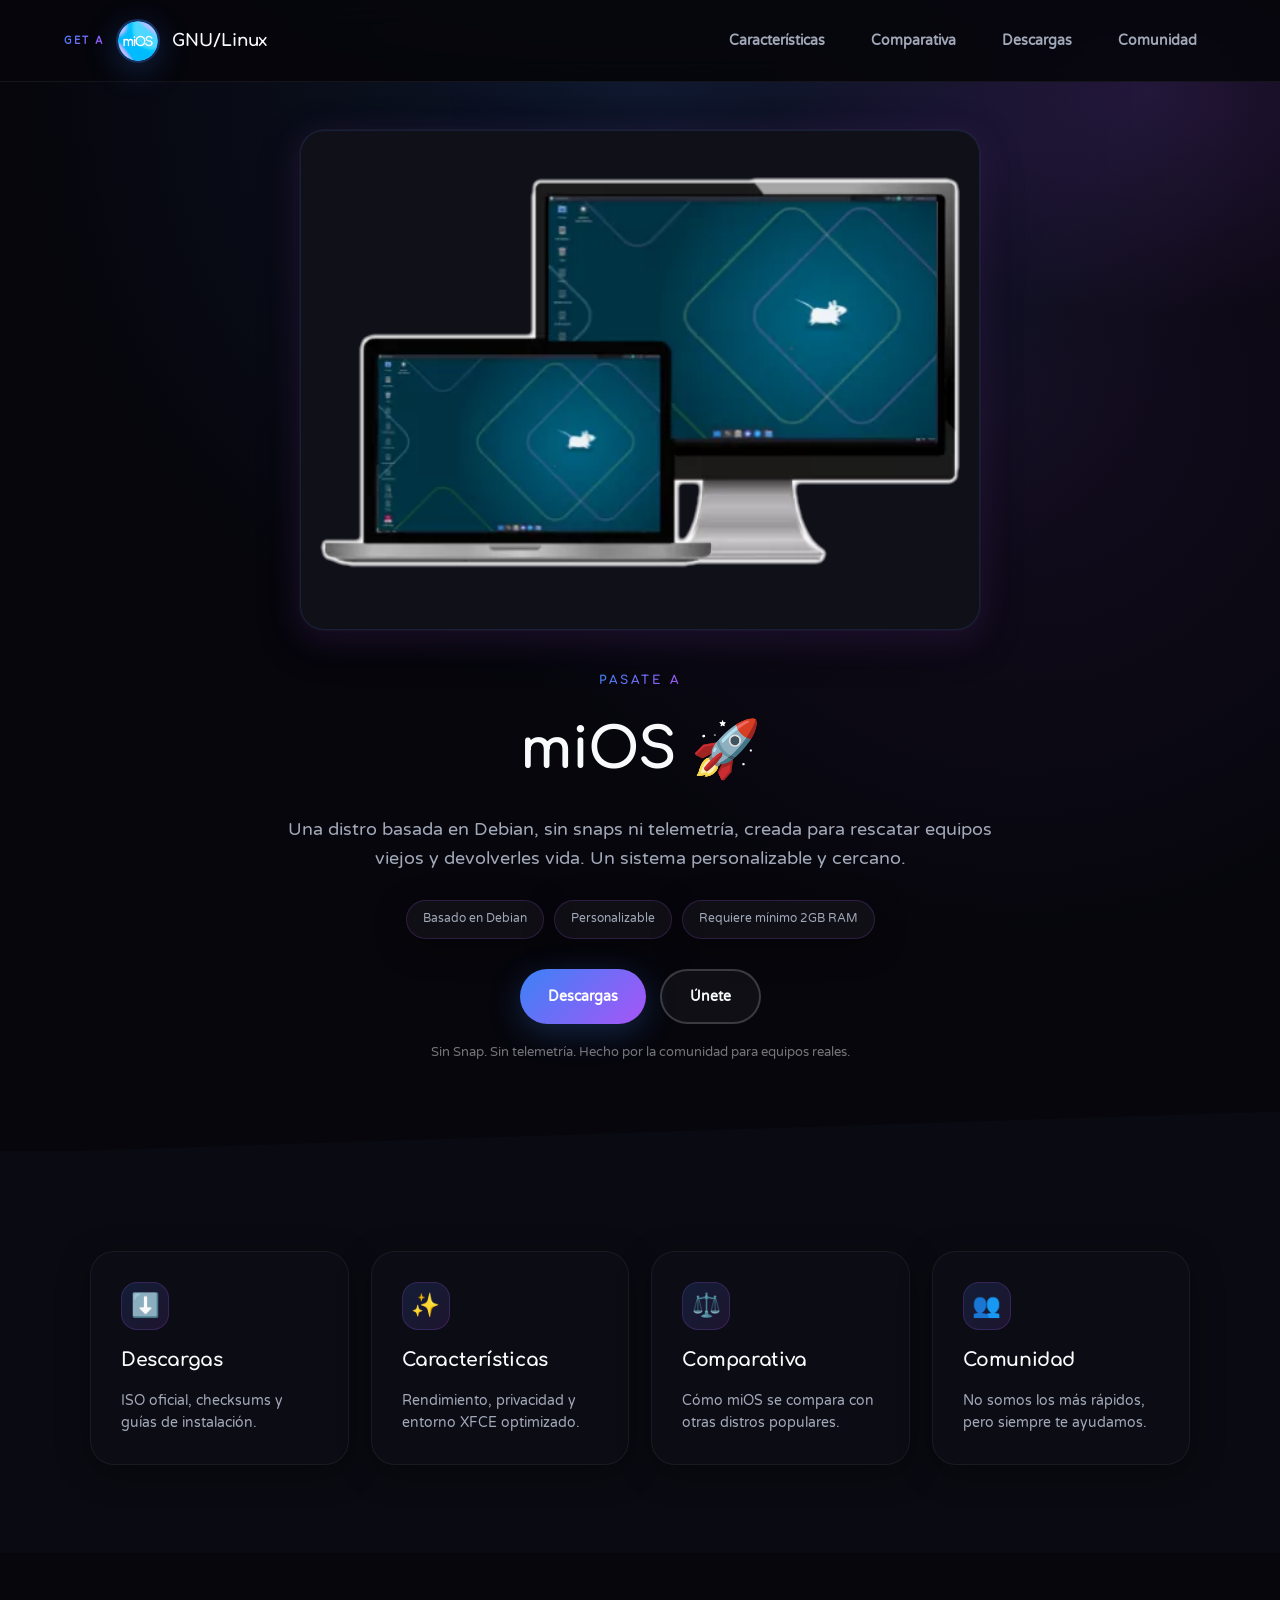
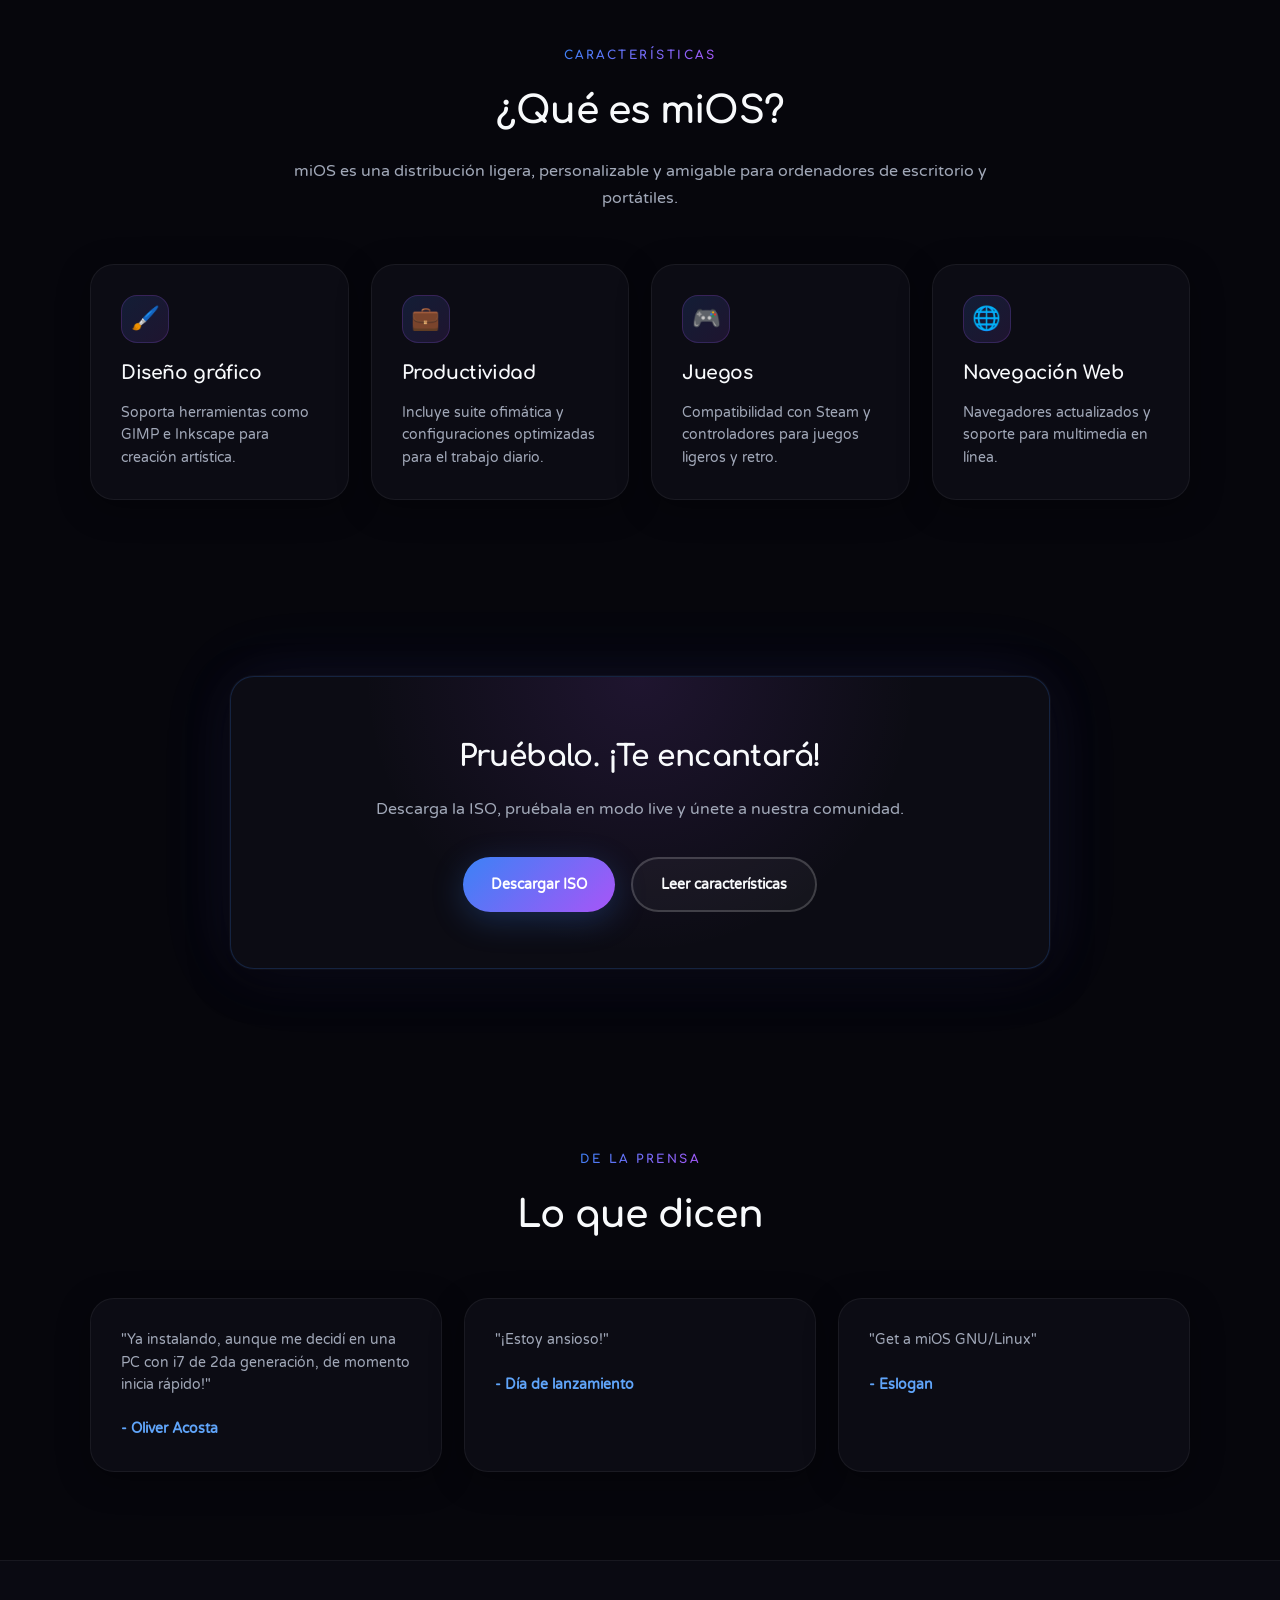
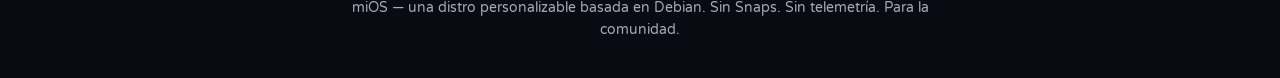
==== commit 3ff05e34: "Update index.html" ====
--- a/index.html
+++ b/index.html
@@ -3,7 +3,7 @@
 <head>
   <meta charset="UTF-8" />
   <meta name="viewport" content="width=device-width, initial-scale=1.0" />
-  <title>miOS — Tu Sistema Operativo</title>
+  <title>miOS GNU/Linux — Tu Sistema Operativo</title>
   <link rel="preconnect" href="https://fonts.googleapis.com" />
   <link rel="preconnect" href="https://fonts.gstatic.com" crossorigin />
   <link href="https://fonts.googleapis.com/css2?family=Comfortaa:wght@400;600;700&family=Varela+Round&display=swap" rel="stylesheet" />
@@ -145,8 +145,8 @@
           <small class="quote-author">- Día de lanzamiento</small>
         </article>
         <article class="card">
-          <p>"¡Go a miOS!"</p>
-          <small class="quote-author">- Eulogio</small>
+          <p>"Get a miOS GNU/Linux"</p>
+          <small class="quote-author">- Eslogan</small>
         </article>
       </div>
     </section>
@@ -158,4 +158,4 @@
   </footer>
 
 </body>
-</html>+</html>
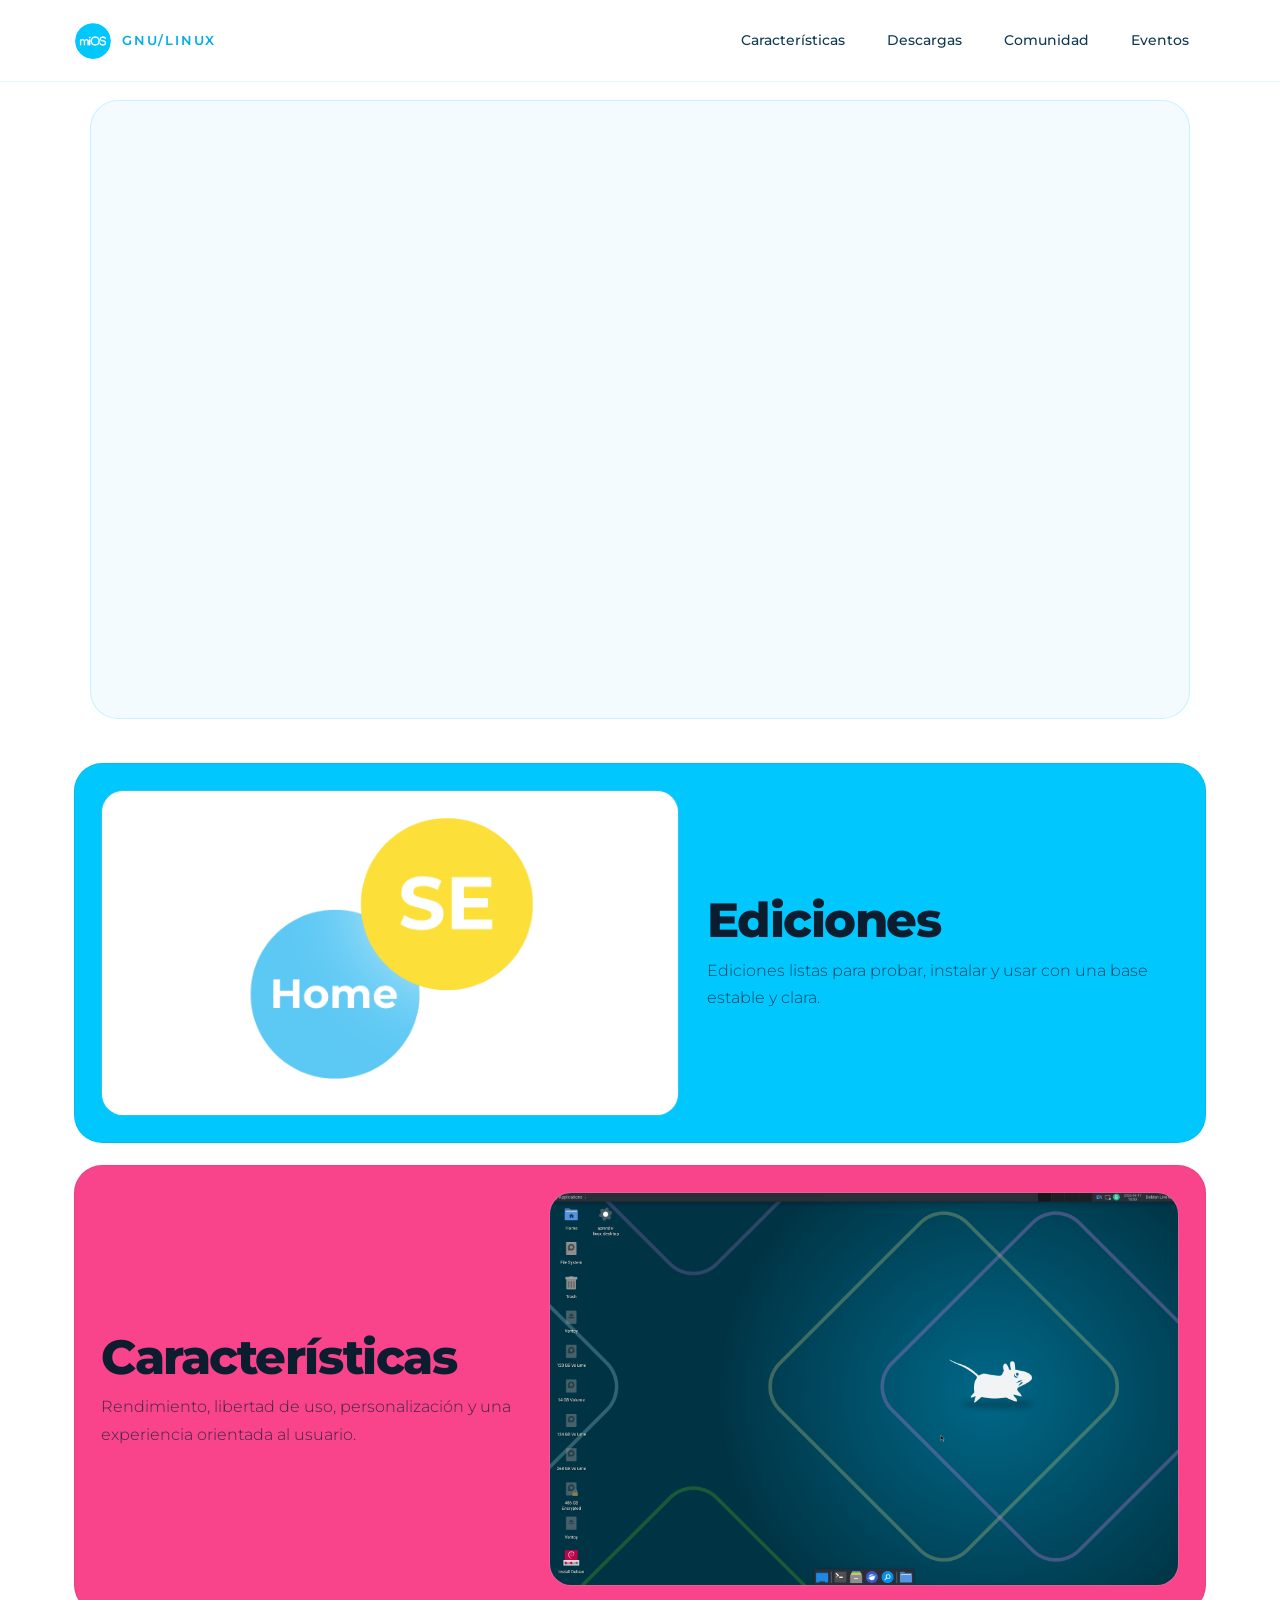
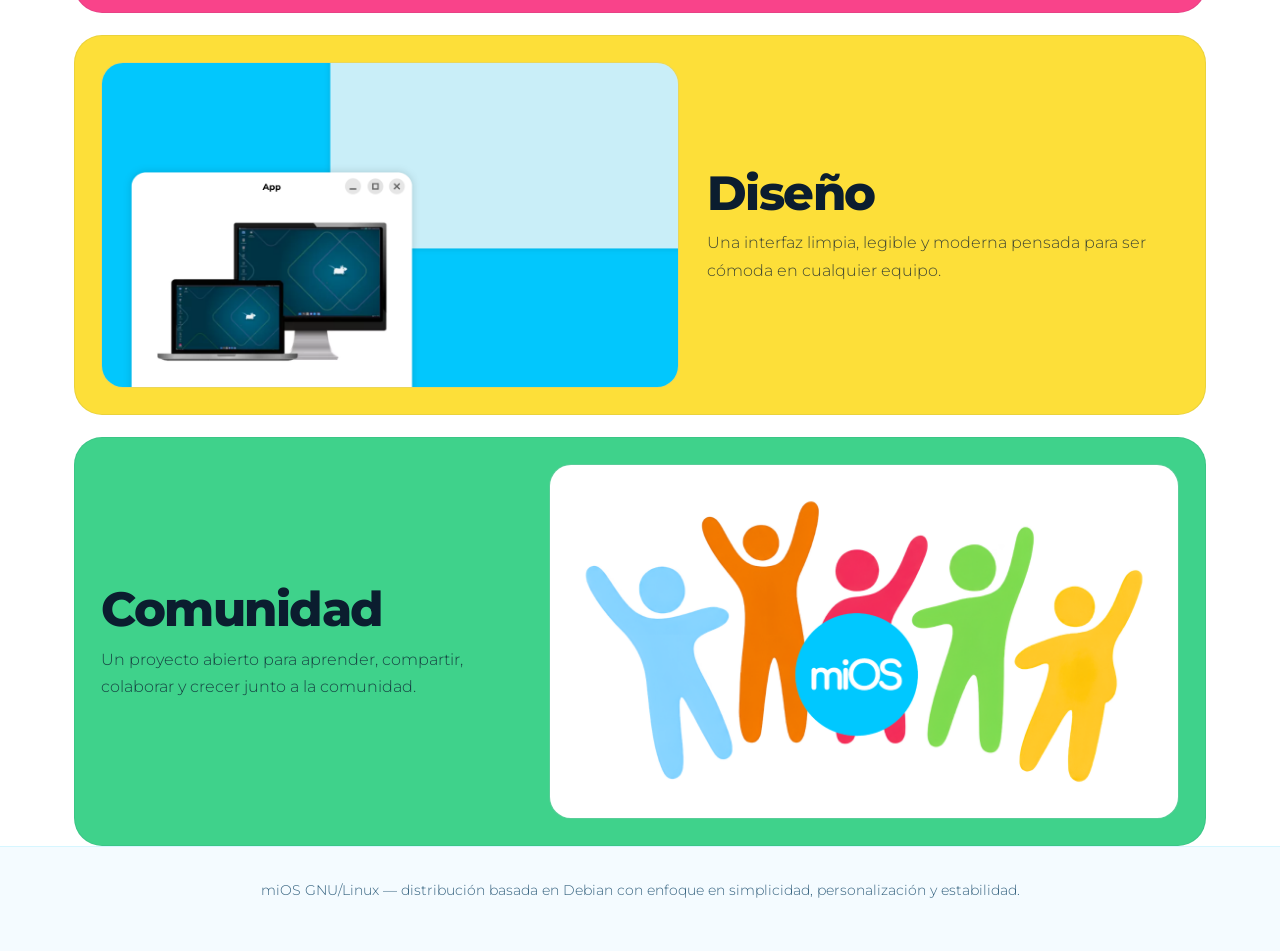
==== commit 1fd49fed: "Nuevo diseño. Un nuevo diseño. Ni modo😇️" ====
--- a/index.html
+++ b/index.html
@@ -3,159 +3,88 @@
 <head>
   <meta charset="UTF-8" />
   <meta name="viewport" content="width=device-width, initial-scale=1.0" />
-  <title>miOS GNU/Linux — Tu Sistema Operativo</title>
+  <title>miOS GNU/Linux</title>
   <link rel="preconnect" href="https://fonts.googleapis.com" />
   <link rel="preconnect" href="https://fonts.gstatic.com" crossorigin />
-  <link href="https://fonts.googleapis.com/css2?family=Comfortaa:wght@400;600;700&family=Varela+Round&display=swap" rel="stylesheet" />
+  <link href="https://fonts.googleapis.com/css2?family=Comfortaa:wght@400;600;700&family=Montserrat:wght@300;400;500;600;700;800&display=swap" rel="stylesheet" />
   <link rel="icon" href="favicon.svg" type="image/svg+xml" />
   <link rel="stylesheet" href="styles.css" />
 </head>
 <body>
-
-  <!-- HEADER -->
   <header class="header">
     <div class="header-inner">
-      <a href="index.html" class="brand">
-        <span class="brand-get">Get a</span>
-        <img class="brand-logo" src="logo-mios.png" alt="miOS logotipo" width="40" height="40" />
+      <a href="index.html" class="brand" aria-label="miOS GNU/Linux inicio">
+        <img class="brand-logo" src="logo-mios.png" alt="miOS logotipo" width="38" height="38" />
         <span class="brand-sub">GNU/Linux</span>
       </a>
       <nav>
         <a href="caracteristicas.html">Características</a>
-        <a href="comparativa.html">Comparativa</a>
         <a href="descargas.html">Descargas</a>
         <a href="comunidad.html">Comunidad</a>
+        <a href="eventos.html">Eventos</a>
       </nav>
     </div>
   </header>
 
   <main>
-    <!-- HERO SECTION (Estilo CachyOS) -->
-    <section class="hero">
-      <div class="hero-shell">
-        <!-- Vitrina de Computadoras arriba -->
-        <figure class="hero-media">
-          <img class="device-img" src="devices.png" alt="miOS en PC y portátil" />
-        </figure>
-
-        <div class="hero-copy">
-          <span class="eyebrow">Pasate a</span>
-          <h1>miOS 🚀</h1>
-          <p class="hero-text">Una distro basada en Debian, sin snaps ni telemetría, creada para rescatar equipos viejos y devolverles vida. Un sistema personalizable y cercano.</p>
-          
-          <div class="hero-pill-group">
-            <span>Basado en Debian</span>
-            <span>Personalizable</span>
-            <span>Requiere mínimo 2GB RAM</span>
-          </div>
-
-          <div class="hero-buttons">
-            <a class="btn primary" href="descargas.html">Descargas</a>
-            <a class="btn outline" href="https://t.me/mioscanaloficial" target="_blank">Únete</a>
-          </div>
-          <p class="hero-note">Sin Snap. Sin telemetría. Hecho por la comunidad para equipos reales.</p>
+    <section class="hero hero-gallery" aria-label="Carrusel de imágenes de miOS GNU/Linux">
+      <div class="gallery-shell">
+        <div class="gallery-track">
+          <figure class="gallery-slide slide-one">
+            <img src="assets/slide-1.png" alt="miOS GNU/Linux vista 1" />
+          </figure>
+          <figure class="gallery-slide slide-two">
+            <img src="assets/slide-2.png" alt="miOS GNU/Linux vista 2" />
+            <a class="gallery-cta" href="eventos.html">Ver eventos</a>
+          </figure>
         </div>
       </div>
     </section>
 
-    <!-- SECCIÓN INCLINADA / ACCESOS RÁPIDOS (Estilo Fedora) -->
-    <section class="quick-links">
-      <div class="grid cards-grid">
-        <article class="card">
-          <div class="card-icon">⬇️</div>
-          <h3>Descargas</h3>
-          <p>ISO oficial, checksums y guías de instalación.</p>
-        </article>
-        <article class="card">
-          <div class="card-icon">✨</div>
+    <section class="feature-stack" aria-label="Secciones principales de miOS GNU/Linux">
+      <article class="feature-panel feature-blue">
+        <div class="feature-media">
+          <img src="assets/feature-descargas.png" alt="Descargas de miOS GNU/Linux" />
+        </div>
+        <div class="feature-copy">
+          <h3>Ediciones</h3>
+          <p>Ediciones listas para probar, instalar y usar con una base estable y clara.</p>
+        </div>
+      </article>
+
+      <article class="feature-panel feature-pink">
+        <div class="feature-copy">
           <h3>Características</h3>
-          <p>Rendimiento, privacidad y entorno XFCE optimizado.</p>
-        </article>
-        <article class="card">
-          <div class="card-icon">⚖️</div>
-          <h3>Comparativa</h3>
-          <p>Cómo miOS se compara con otras distros populares.</p>
-        </article>
-        <article class="card">
-          <div class="card-icon">👥</div>
+          <p>Rendimiento, libertad de uso, personalización y una experiencia orientada al usuario.</p>
+        </div>
+        <div class="feature-media">
+          <img src="assets/feature-caracteristicas.png" alt="Características de miOS GNU/Linux" />
+        </div>
+      </article>
+
+      <article class="feature-panel feature-yellow">
+        <div class="feature-media">
+          <img src="assets/feature-diseno.png" alt="Diseño de miOS GNU/Linux" />
+        </div>
+        <div class="feature-copy">
+          <h3>Diseño</h3>
+          <p>Una interfaz limpia, legible y moderna pensada para ser cómoda en cualquier equipo.</p>
+        </div>
+      </article>
+
+      <article class="feature-panel feature-green">
+        <div class="feature-copy">
           <h3>Comunidad</h3>
-          <p>No somos los más rápidos, pero siempre te ayudamos.</p>
-        </article>
-      </div>
+          <p>Un proyecto abierto para aprender, compartir, colaborar y crecer junto a la comunidad.</p>
+        </div>
+        <div class="feature-media">
+          <img src="assets/feature-comunidad.png" alt="Comunidad de miOS GNU/Linux" />
+        </div>
+      </article>
     </section>
 
-    <!-- SECCIÓN QUÉ ES miOS -->
-    <section class="section">
-      <div class="section-head">
-        <span>Características</span>
-        <h2>¿Qué es miOS?</h2>
-        <p>miOS es una distribución ligera, personalizable y amigable para ordenadores de escritorio y portátiles.</p>
-      </div>
-
-      <div class="grid cards-grid">
-        <article class="card">
-          <div class="card-icon">🖌️</div>
-          <h3>Diseño gráfico</h3>
-          <p>Soporta herramientas como GIMP e Inkscape para creación artística.</p>
-        </article>
-        <article class="card">
-          <div class="card-icon">💼</div>
-          <h3>Productividad</h3>
-          <p>Incluye suite ofimática y configuraciones optimizadas para el trabajo diario.</p>
-        </article>
-        <article class="card">
-          <div class="card-icon">🎮</div>
-          <h3>Juegos</h3>
-          <p>Compatibilidad con Steam y controladores para juegos ligeros y retro.</p>
-        </article>
-        <article class="card">
-          <div class="card-icon">🌐</div>
-          <h3>Navegación Web</h3>
-          <p>Navegadores actualizados y soporte para multimedia en línea.</p>
-        </article>
-      </div>
-    </section>
-
-    <!-- SECCIÓN PRUÉBALO / CALL TO ACTION -->
-    <section class="section">
-      <div class="glow-card">
-        <h3>Pruébalo. ¡Te encantará!</h3>
-        <p>Descarga la ISO, pruébala en modo live y únete a nuestra comunidad.</p>
-        <div class="download-links-wrapper">
-          <a class="btn primary" href="descargas.html">Descargar ISO</a>
-          <a class="btn outline" href="caracteristicas.html">Leer características</a>
-        </div>
-      </div>
-    </section>
-
-    <!-- SECCIÓN LO QUE DICEN -->
-    <section class="section">
-      <div class="section-head">
-        <span>De la prensa</span>
-        <h2>Lo que dicen</h2>
-      </div>
-
-      <div class="grid cards-grid">
-        <article class="card">
-          <p>"Ya instalando, aunque me decidí en una PC con i7 de 2da generación, de momento inicia rápido!"</p>
-          <small class="quote-author">- Oliver Acosta</small>
-        </article>
-        <article class="card">
-          <p>"¡Estoy ansioso!"</p>
-          <small class="quote-author">- Día de lanzamiento</small>
-        </article>
-        <article class="card">
-          <p>"Get a miOS GNU/Linux"</p>
-          <small class="quote-author">- Eslogan</small>
-        </article>
-      </div>
-    </section>
-  </main>
-
-  <!-- FOOTER -->
   <footer class="footer">
-    <p>miOS — una distro personalizable basada en Debian. Sin Snaps. Sin telemetría. Para la comunidad.</p>
+    <p>miOS GNU/Linux — distribución basada en Debian con enfoque en simplicidad, personalización y estabilidad.</p>
   </footer>
-
 </body>
 </html>
--- a/styles.css
+++ b/styles.css
@@ -1,45 +1,44 @@
-/* ==========================================================================
-   miOS — Sistema de diseño (Comfortaa + Varela Round · azul · púrpura)
-   ========================================================================== */
-
-@import url('https://fonts.googleapis.com/css2?family=Comfortaa:wght@400;600;700&family=Varela+Round&display=swap');
+/* =========================================================
+   miOS — Sistema de diseño (GNOME HIG inspired)
+   ========================================================= */
+
+@import url('https://fonts.googleapis.com/css2?family=Comfortaa:wght@400;600;700&family=Montserrat:wght@300;400;500;600;700;800&display=swap');
 
 :root {
-  --white: #ffffff;
-  --black: #050508;
-  --bg-dark: #06060c;
-  --bg-card: #0c0c14;
-  --bg-card-hover: #12121c;
-  --bg-contrast: #0a0a12;
-  --bg-elevated: #101018;
-
-  --text-light: #f8fafc;
-  --text-muted: #a1a8b8;
-
-  --accent-blue: #3b82f6;
-  --accent-blue-bright: #60a5fa;
-  --accent-purple: #a855f7;
-  --accent-purple-deep: #7c3aed;
-  --accent-cyan: #22d3ee;
-
-  --gradient-accent: linear-gradient(135deg, var(--accent-blue) 0%, var(--accent-purple) 100%);
-  --gradient-glow: radial-gradient(ellipse 80% 60% at 50% -20%, rgba(59, 130, 246, 0.22) 0%, transparent 55%),
-    radial-gradient(ellipse 60% 50% at 90% 10%, rgba(168, 85, 247, 0.15) 0%, transparent 50%);
-
-  --font-headings: 'Comfortaa', sans-serif;
-  --font-body: 'Varela Round', sans-serif;
-
+  --blue: #00C8FF;
+  --pink: #F9438A;
+  --yellow: #FDDF39;
+  --green: #3FD28B;
+
+  --bg-dark: #ffffff;
+  --bg-deep: #f4fbff;
+  --bg-surface: #eaf9ff;
+  --bg-surface-strong: #dff6ff;
+  --bg-panel: #ffffff;
+  --bg-panel-alt: #f8fdff;
+
+  --text-white: #ffffff;
+  --text-muted: #35627f;
+  --text-soft: #103a54;
+
+  --accent: var(--blue);
+  --accent-strong: #2ed3ff;
+  --accent-deep: #00AEE8;
+  --border: rgba(0, 200, 255, 0.18);
+  --border-strong: rgba(0, 200, 255, 0.42);
+
+  --font-brand: 'Comfortaa', sans-serif;
+  --font-display: 'Montserrat', sans-serif;
+  --font-body: 'Montserrat', sans-serif;
+
+  --radius-sm: 12px;
   --radius-md: 16px;
-  --radius-lg: 20px;
-  --radius-xl: 24px;
+  --radius-lg: 22px;
+  --radius-xl: 28px;
   --radius-pill: 999px;
 
-  --shadow-soft: 0 8px 32px rgba(0, 0, 0, 0.35);
-  --shadow-card: 0 12px 40px rgba(0, 0, 0, 0.4), 0 0 0 1px rgba(255, 255, 255, 0.04);
-  --shadow-glow-blue: 0 8px 32px rgba(59, 130, 246, 0.25);
-  --shadow-glow-purple: 0 8px 32px rgba(168, 85, 247, 0.2);
-
-  --transition: all 0.35s cubic-bezier(0.16, 1, 0.3, 1);
+  --shadow-soft: 0 10px 24px rgba(0, 0, 0, 0.12);
+  --transition: all 0.2s ease;
 }
 
 * {
@@ -53,922 +52,818 @@
 }
 
 body {
-  background-color: var(--bg-dark);
-  background-image: var(--gradient-glow);
-  background-attachment: fixed;
-  color: var(--text-light);
+  background: #ffffff;
+  color: var(--text-soft);
   font-family: var(--font-body);
-  line-height: 1.65;
-  overflow-x: hidden;
+  line-height: 1.7;
+  font-weight: 400;
   -webkit-font-smoothing: antialiased;
-}
-
-h1, h2, h3, h4,
-.section-head h2,
-.section-head h3,
-.hero h1,
-.card h3,
-.compare-info h3,
-.downloads-title-box h3,
-.glow-card h3,
-.community-card h3 {
-  font-family: var(--font-headings);
-  font-weight: 700;
-  letter-spacing: -0.02em;
-}
-
-/* ==========================================================================
-   HEADER & NAVEGACIÓN
-   ========================================================================== */
+  text-rendering: optimizeLegibility;
+}
+
+img {
+  max-width: 100%;
+  display: block;
+}
+
+a {
+  color: inherit;
+}
+
+h1, h2, h3, h4, h5 {
+  font-family: var(--font-display);
+  letter-spacing: -0.03em;
+  line-height: 1.18;
+}
+
+h1, h2, h3 {
+  font-weight: 800;
+}
+
+p, li, span, small {
+  font-family: var(--font-body);
+}
+
+p {
+  color: var(--text-muted);
+  font-weight: 300;
+}
+
+strong {
+  font-weight: 600;
+}
+
 .header {
-  background: rgba(6, 6, 12, 0.88);
-  backdrop-filter: blur(16px);
-  -webkit-backdrop-filter: blur(16px);
-  border-bottom: 1px solid rgba(255, 255, 255, 0.06);
   position: sticky;
   top: 0;
   z-index: 100;
-  transition: transform 0.35s cubic-bezier(0.16, 1, 0.3, 1);
+  background: #ffffff;
+  border-bottom: 1px solid rgba(0, 200, 255, 0.14);
 }
 
 .header-inner {
-  max-width: 1200px;
+  max-width: 1180px;
   margin: 0 auto;
   padding: 18px 24px;
   display: flex;
+  align-items: center;
   justify-content: space-between;
+  gap: 16px;
+}
+
+.brand {
+  display: inline-flex;
   align-items: center;
-}
-
-.brand {
-  display: flex;
-  align-items: center;
-  gap: 12px;
+  gap: 10px;
   text-decoration: none;
 }
 
-.brand-get {
-  font-family: var(--font-body);
-  font-size: 0.65rem;
+.brand-mark {
+  font-family: var(--font-brand);
+  font-size: 1.3rem;
+  font-weight: 700;
+  color: var(--text-soft);
+}
+
+.brand-logo {
+  width: 38px;
+  height: 38px;
+  border-radius: 50%;
+  object-fit: cover;
+  border: 1px solid rgba(255, 255, 255, 0.15);
+}
+
+.brand-sub {
+  font-family: var(--font-display);
+  font-size: 0.8rem;
   text-transform: uppercase;
-  letter-spacing: 2px;
-  background: var(--gradient-accent);
-  -webkit-background-clip: text;
-  background-clip: text;
-  color: transparent;
-  font-weight: 700;
-}
-
-.brand-logo {
-  border-radius: var(--radius-pill);
-  width: 44px;
-  height: 44px;
-  object-fit: cover;
-  box-shadow: var(--shadow-glow-blue);
-  border: 2px solid rgba(59, 130, 246, 0.35);
-}
-
-.brand-sub {
-  font-family: var(--font-headings);
-  font-weight: 700;
-  font-size: 1.05rem;
-  color: var(--text-light);
+  letter-spacing: 0.14em;
+  color: var(--accent-deep);
+  font-weight: 600;
 }
 
 nav {
   display: flex;
   flex-wrap: wrap;
+  align-items: center;
+  justify-content: center;
   gap: 8px;
+}
+
+nav a {
+  padding: 10px 16px;
+  border-radius: var(--radius-pill);
+  text-decoration: none;
+  color: var(--text-soft);
+  font-size: 0.86rem;
+  font-weight: 500;
+  border: 1px solid transparent;
+  transition: var(--transition);
+}
+
+nav a:hover,
+nav a:focus-visible {
+  color: var(--accent-deep);
+  border-color: var(--border-strong);
+  background: rgba(0, 200, 255, 0.05);
+}
+
+main {
+  min-height: 70vh;
+}
+
+.section,
+.hero {
+  max-width: 1180px;
+  margin: 0 auto;
+  padding: 72px 24px;
+}
+
+.hero {
+  padding-top: 18px;
+  padding-bottom: 32px;
+  background: transparent;
+  color: var(--text-white);
+  border-bottom: none;
+}
+
+.hero-gallery {
+  max-width: 1200px;
+}
+
+.gallery-shell {
+  position: relative;
+  width: min(100%, 1100px);
+  margin: 0 auto;
+  aspect-ratio: 16 / 9;
+  border-radius: 28px;
+  overflow: hidden;
+  border: 1px solid rgba(0, 200, 255, 0.18);
+  background: #f4fbff;
+}
+
+.gallery-track {
+  position: relative;
+  width: 100%;
+  height: 100%;
+}
+
+.gallery-slide {
+  position: absolute;
+  inset: 0;
+  margin: 0;
+  opacity: 0;
+}
+
+.gallery-slide img {
+  width: 100%;
+  height: 100%;
+  object-fit: cover;
+  display: block;
+  background: #dff6ff;
+}
+
+.gallery-cta {
+  position: absolute;
+  right: 28px;
+  bottom: 28px;
+  display: inline-flex;
+  align-items: center;
   justify-content: center;
-}
-
-nav a {
+  padding: 12px 22px;
+  border-radius: 999px;
+  text-decoration: none;
+  background: #ffffff;
+  color: var(--text-soft);
+  font-weight: 700;
+  border: 1px solid rgba(0, 200, 255, 0.2);
+}
+
+.slide-one {
+  animation: heroSlideOne 12s infinite;
+}
+
+.slide-two {
+  animation: heroSlideTwo 12s infinite;
+}
+
+@keyframes heroSlideOne {
+  0%, 45% { opacity: 1; }
+  50%, 100% { opacity: 0; }
+}
+
+@keyframes heroSlideTwo {
+  0%, 45% { opacity: 0; }
+  50%, 95% { opacity: 1; }
+  100% { opacity: 0; }
+}
+
+@media (max-width: 780px) {
+  .gallery-shell {
+    border-radius: 20px;
+  }
+
+  .gallery-cta {
+    right: 16px;
+    bottom: 16px;
+    padding: 10px 16px;
+    font-size: 0.8rem;
+  }
+}
+
+.feature-stack {
+  max-width: 1180px;
+  margin: 0 auto;
+  padding: 12px 24px 0;
+  display: grid;
+  gap: 22px;
+}
+
+.feature-panel {
+  display: grid;
+  grid-template-columns: 1.1fr 0.9fr;
+  align-items: center;
+  gap: 28px;
+  padding: 26px;
+  border-radius: 28px;
+  border: 1px solid rgba(16, 58, 84, 0.08);
+}
+
+.feature-blue {
+  background: var(--blue);
+}
+
+.feature-pink {
+  background: var(--pink);
+}
+
+.feature-yellow {
+  background: var(--yellow);
+}
+
+.feature-green {
+  background: var(--green);
+}
+
+.feature-pink,
+.feature-green {
+  grid-template-columns: 0.8fr 1.2fr;
+}
+
+.feature-media {
+  width: 100%;
+  min-height: 240px;
+  border-radius: 22px;
+  overflow: hidden;
+  border: 1px solid rgba(16, 58, 84, 0.08);
+  background: rgba(255, 255, 255, 0.18);
+}
+
+.feature-media img {
+  width: 100%;
+  height: 100%;
+  object-fit: cover;
+  display: block;
+}
+
+.feature-copy {
+  display: flex;
+  flex-direction: column;
+  justify-content: center;
+  gap: 10px;
+  color: #0b1d2f;
+}
+
+.feature-tag {
+  font-size: 0.74rem;
+  font-weight: 800;
+  letter-spacing: 0.12em;
+  text-transform: uppercase;
+  opacity: 0.8;
+}
+
+.feature-copy h3 {
+  font-size: clamp(2rem, 4vw, 3rem);
+  line-height: 1.1;
+}
+
+.feature-copy p {
+  font-size: 1rem;
+  max-width: 42ch;
+  color: rgba(11, 29, 47, 0.78);
+}
+
+.feature-panel:nth-child(even) .feature-copy {
+  order: 1;
+}
+
+.feature-panel:nth-child(even) .feature-media {
+  order: 2;
+}
+
+.events-preview {
+  max-width: 1180px;
+  margin: 0 auto;
+  padding: 32px 24px 64px;
+}
+
+.events-header {
+  display: flex;
+  align-items: end;
+  justify-content: space-between;
+  gap: 16px;
+  margin-bottom: 20px;
+}
+
+.events-header span {
+  text-transform: uppercase;
+  letter-spacing: 0.14em;
+  font-size: 0.74rem;
+  font-weight: 800;
+  color: var(--accent);
+}
+
+.events-header h3 {
+  font-size: clamp(2rem, 3vw, 2.8rem);
+  color: var(--text-soft);
+}
+
+.events-grid {
+  display: grid;
+  grid-template-columns: 1fr;
+  gap: 22px;
+}
+
+.events-list {
+  display: grid;
+  grid-template-columns: minmax(0, 1fr);
+  gap: 24px;
+}
+
+.event-card {
+  display: grid;
+  grid-template-columns: minmax(260px, 0.9fr) minmax(0, 1.1fr);
+  align-items: stretch;
+  color: inherit;
+  text-decoration: none;
+  background: #ffffff;
+  border: 1px solid rgba(0, 200, 255, 0.18);
+  border-radius: 24px;
+  overflow: hidden;
+}
+
+.event-card h4 {
+  font-size: 1.4rem;
+  margin-bottom: 8px;
+  color: var(--text-soft);
+}
+
+.event-card p {
+  font-size: 0.96rem;
   color: var(--text-muted);
+}
+
+.events-page {
+  max-width: 1180px;
+  margin: 0 auto;
+  padding: 64px 24px 80px;
+}
+
+.events-page .events-header {
+  align-items: end;
+  margin-bottom: 28px;
+}
+
+.events-page .events-header h1 {
+  font-size: clamp(2.4rem, 5vw, 3.6rem);
+  color: var(--text-soft);
+}
+
+.events-page .events-header p {
+  max-width: 48ch;
+}
+
+.event-image {
+  width: 100%;
+  min-height: 260px;
+  aspect-ratio: 16 / 9;
+  display: block;
+  object-fit: cover;
+  background-color: var(--bg-surface-strong);
+}
+
+.event-details {
+  display: flex;
+  flex-direction: column;
+  align-items: flex-start;
+  justify-content: center;
+  padding: clamp(22px, 4vw, 42px);
+}
+
+.event-status {
+  display: inline-flex;
+  margin-bottom: 12px;
+  padding: 5px 10px;
+  border: 1px solid rgba(0, 200, 255, 0.3);
+  border-radius: 999px;
+  color: var(--text-soft);
+  font-size: 0.76rem;
+  font-weight: 700;
+}
+
+.event-status-complete {
+  border-color: var(--pink);
+  background: var(--pink);
+  color: #ffffff;
+}
+
+.event-date {
+  display: block;
+  margin-bottom: 8px;
+  color: var(--accent-deep);
+  font-size: 0.84rem;
+  font-weight: 700;
+}
+
+.event-details h2 {
+  margin-bottom: 8px;
+  color: var(--text-soft);
+  font-size: 1.5rem;
+}
+
+.event-details p {
+  font-size: 0.96rem;
+}
+
+.event-read-more {
+  display: inline-flex;
+  margin-top: 22px;
+  color: var(--accent-deep);
+  font-size: 0.9rem;
+  font-weight: 700;
+}
+
+.event-card:hover .event-read-more,
+.event-card:focus-visible .event-read-more {
+  text-decoration: underline;
+  text-underline-offset: 4px;
+}
+
+.event-detail-page {
+  max-width: 980px;
+  margin: 0 auto;
+  padding: 48px 24px 80px;
+}
+
+.event-back-link {
+  display: inline-flex;
+  margin-bottom: 24px;
+  color: var(--accent-deep);
+  font-weight: 700;
   text-decoration: none;
-  font-family: var(--font-body);
-  font-size: 0.88rem;
+}
+
+.event-back-link:hover,
+.event-back-link:focus-visible {
+  text-decoration: underline;
+  text-underline-offset: 4px;
+}
+
+.event-detail-image {
+  width: 100%;
+  aspect-ratio: 16 / 9;
+  min-height: 220px;
+  margin-bottom: 32px;
+  display: block;
+  object-fit: cover;
+  border: 1px solid rgba(0, 200, 255, 0.18);
+  border-radius: 24px;
+  background-color: var(--bg-surface-strong);
+}
+
+.event-article {
+  max-width: 720px;
+  margin: 0 auto;
+}
+
+.event-article h1 {
+  margin-bottom: 14px;
+  color: var(--text-soft);
+  font-size: clamp(2.2rem, 5vw, 3.5rem);
+}
+
+.event-article p {
+  margin-top: 18px;
+  font-size: 1.04rem;
+}
+
+.event-article .event-date {
+  margin: 12px 0 18px;
+}
+
+@media (max-width: 780px) {
+  .feature-panel {
+    grid-template-columns: 1fr;
+    padding: 18px;
+  }
+
+  .feature-panel:nth-child(even) .feature-copy,
+  .feature-panel:nth-child(even) .feature-media {
+    order: initial;
+  }
+
+  .feature-media {
+    min-height: 200px;
+  }
+
+  .events-grid {
+    grid-template-columns: 1fr;
+  }
+
+  .event-card {
+    grid-template-columns: 1fr;
+  }
+
+  .event-image {
+    min-height: 0;
+    aspect-ratio: 16 / 9;
+  }
+
+  .events-header {
+    flex-direction: column;
+    align-items: flex-start;
+  }
+
+  .events-page {
+    padding: 42px 18px 56px;
+  }
+
+  .event-detail-page {
+    padding: 32px 18px 56px;
+  }
+}
+
+.section-head {
+  text-align: center;
+  max-width: 760px;
+  margin: 0 auto 42px;
+}
+
+.section-head span {
+  display: inline-block;
+  margin-bottom: 12px;
+  color: var(--accent);
+  text-transform: uppercase;
+  letter-spacing: 0.16em;
+  font-size: 0.72rem;
   font-weight: 700;
-  padding: 10px 18px;
+}
+
+.section-head h2 {
+  font-size: clamp(2rem, 4vw, 2.8rem);
+  margin-bottom: 14px;
+}
+
+.section-head p {
+  font-size: 1rem;
+}
+
+.glow-card {
+  max-width: 980px;
+  margin: 0 auto;
+  background: #ffffff;
+  border: 1px solid rgba(0, 200, 255, 0.18);
+  border-radius: var(--radius-xl);
+  padding: 36px 28px;
+  text-align: center;
+}
+
+.glow-card h3 {
+  font-size: clamp(1.8rem, 4vw, 2.6rem);
+  margin-bottom: 10px;
+  color: var(--text-soft);
+}
+
+.glow-card p {
+  font-size: 1rem;
+  margin-bottom: 24px;
+  color: var(--text-muted);
+}
+
+.btn {
+  display: inline-flex;
+  align-items: center;
+  justify-content: center;
+  padding: 13px 22px;
   border-radius: var(--radius-pill);
+  text-decoration: none;
+  font-weight: 700;
+  font-size: 0.9rem;
   transition: var(--transition);
   border: 1px solid transparent;
 }
 
-nav a:hover {
-  color: var(--text-light);
-  background: rgba(255, 255, 255, 0.05);
-  border-color: rgba(168, 85, 247, 0.25);
-}
-
-/* ==========================================================================
-   HERO
-   ========================================================================== */
-.hero {
-  padding: 48px 24px 88px;
+.btn.primary {
+  background: var(--accent);
+  color: #ffffff;
+}
+
+.btn.primary:hover {
+  background: var(--accent-strong);
+}
+
+.btn.outline {
+  background: rgba(255, 255, 255, 0.08);
+  color: var(--text-white);
+  border-color: rgba(255,255,255,0.24);
+}
+
+.btn.outline:hover {
+  background: rgba(255, 255, 255, 0.12);
+}
+
+.footer {
+  padding: 32px 24px 48px;
+  border-top: 1px solid rgba(0, 200, 255, 0.12);
+  background: #f4fbff;
+}
+
+.footer p {
+  max-width: 780px;
+  margin: 0 auto;
   text-align: center;
-  position: relative;
-}
-
-.hero::before {
-  content: "";
-  position: absolute;
-  inset: 0;
-  background: radial-gradient(circle at 50% 0%, rgba(59, 130, 246, 0.12) 0%, transparent 50%),
-    radial-gradient(circle at 80% 30%, rgba(168, 85, 247, 0.08) 0%, transparent 45%);
-  pointer-events: none;
-}
-
-.hero-shell {
-  max-width: 1000px;
-  margin: 0 auto;
-  display: flex;
-  flex-direction: column;
-  align-items: center;
-  gap: 36px;
-  position: relative;
-  z-index: 1;
-}
-
-.hero-copy {
-  max-width: 750px;
-}
-
-.eyebrow {
-  font-family: var(--font-headings);
-  text-transform: uppercase;
-  background: var(--gradient-accent);
-  -webkit-background-clip: text;
-  background-clip: text;
-  color: transparent;
-  letter-spacing: 3px;
-  font-weight: 700;
-  font-size: 0.75rem;
+  color: var(--text-muted);
+  font-size: 0.88rem;
+}
+
+.dl-layout {
+  display: grid;
+  gap: 26px;
+  max-width: 980px;
+  margin: 0 auto;
+}
+
+.download-banner,
+.download-editions {
+  background: #ffffff;
+  border: 1px solid rgba(0, 200, 255, 0.14);
+  border-radius: var(--radius-xl);
+  padding: 34px 28px;
+}
+
+.download-banner {
+  border-color: rgba(0, 200, 255, 0.3);
+}
+
+.download-banner h3 {
+  font-size: clamp(1.8rem, 3vw, 2.7rem);
   margin-bottom: 14px;
-  display: inline-block;
-}
-
-.hero h1 {
-  font-size: clamp(2.4rem, 6vw, 3.5rem);
-  margin-bottom: 18px;
-}
-
-.hero-text {
-  font-size: 1.12rem;
-  color: var(--text-muted);
-  margin-bottom: 26px;
-}
-
-.hero-pill-group {
-  display: flex;
-  flex-wrap: wrap;
-  justify-content: center;
-  gap: 10px;
-  margin-bottom: 30px;
-}
-
-.hero-pill-group span {
-  background: rgba(255, 255, 255, 0.04);
-  border: 1px solid rgba(168, 85, 247, 0.2);
-  color: var(--text-muted);
-  padding: 8px 16px;
-  border-radius: var(--radius-pill);
-  font-size: 0.78rem;
-  box-shadow: var(--shadow-soft);
-}
-
-.hero-buttons {
-  display: flex;
-  justify-content: center;
-  flex-wrap: wrap;
-  gap: 14px;
-  margin-bottom: 18px;
-}
-
-.hero-note {
-  font-size: 0.8rem;
-  color: rgba(255, 255, 255, 0.45);
-}
-
-.hero-media {
-  width: 100%;
-  max-width: 680px;
-  border-radius: var(--radius-xl);
-  background: var(--bg-elevated);
-  border: 1px solid rgba(59, 130, 246, 0.15);
-  padding: 14px;
-  box-shadow: var(--shadow-card), var(--shadow-glow-purple);
-}
-
-.device-img {
-  width: 100%;
-  height: auto;
-  display: block;
-  border-radius: var(--radius-lg);
-}
-
-/* ==========================================================================
-   QUICK LINKS (diagonal)
-   ========================================================================== */
-.quick-links {
-  background: var(--bg-contrast);
-  position: relative;
-  padding: 100px 24px 88px;
-}
-
-.quick-links::before {
-  content: "";
-  position: absolute;
-  top: -40px;
-  left: 0;
-  width: 100%;
-  height: 42px;
-  background: var(--bg-contrast);
-  clip-path: polygon(0 100%, 100% 0, 100% 100%);
-}
-
-/* ==========================================================================
-   SECCIONES
-   ========================================================================== */
-.section {
-  max-width: 1200px;
-  margin: 0 auto;
-  padding: 88px 24px;
-}
-
-.section-head {
-  text-align: center;
-  margin-bottom: 52px;
-  max-width: 720px;
-  margin-left: auto;
-  margin-right: auto;
-}
-
-.section-head span {
-  font-family: var(--font-headings);
-  font-size: 0.75rem;
-  text-transform: uppercase;
-  letter-spacing: 2.5px;
-  background: var(--gradient-accent);
-  -webkit-background-clip: text;
-  background-clip: text;
-  color: transparent;
-  font-weight: 700;
-  display: inline-block;
-  margin-bottom: 14px;
-}
-
-.section-head h2 {
-  font-size: clamp(1.75rem, 4vw, 2.35rem);
+}
+
+.download-banner p {
   margin-bottom: 16px;
-}
-
-.section-head p {
-  color: var(--text-muted);
-  font-size: 1.02rem;
-}
-
-.section-head h3 {
-  font-size: 1.35rem;
-  margin-bottom: 12px;
-}
-
-.grid {
-  display: grid;
-  gap: 22px;
-  max-width: 1100px;
-  margin: 0 auto;
-}
-
-.cards-grid {
-  grid-template-columns: repeat(auto-fit, minmax(220px, 1fr));
-}
-
-/* Tarjetas */
-.card {
-  background: var(--bg-card);
-  border-radius: var(--radius-xl);
-  padding: 30px;
-  border: 1px solid rgba(255, 255, 255, 0.06);
-  transition: var(--transition);
-  display: flex;
-  flex-direction: column;
-  gap: 14px;
-  box-shadow: var(--shadow-soft);
-}
-
-.card.in-view {
-  animation: card-rise 0.55s cubic-bezier(0.16, 1, 0.3, 1) both;
-}
-
-@keyframes card-rise {
-  from {
-    opacity: 0.6;
-    transform: translateY(12px);
-  }
-  to {
-    opacity: 1;
-    transform: translateY(0);
-  }
-}
-
-.card:hover {
-  border-color: rgba(59, 130, 246, 0.35);
-  transform: translateY(-4px);
-  background: var(--bg-card-hover);
-  box-shadow: var(--shadow-card), var(--shadow-glow-blue);
-}
-
-.card-icon {
-  font-size: 1.45rem;
-  background: linear-gradient(135deg, rgba(59, 130, 246, 0.15), rgba(168, 85, 247, 0.12));
-  width: 48px;
-  height: 48px;
-  display: flex;
-  align-items: center;
-  justify-content: center;
+  max-width: 68ch;
+}
+
+.warning-box {
+  border: 1px solid rgba(255, 255, 255, 0.12);
+  background: rgba(255, 255, 255, 0.02);
   border-radius: var(--radius-md);
-  border: 1px solid rgba(168, 85, 247, 0.2);
-}
-
-.card h3 {
-  font-size: 1.18rem;
-}
-
-.card p {
-  font-size: 0.9rem;
-  color: var(--text-muted);
-  line-height: 1.55;
-}
-
-.card small,
-.card .quote-author {
-  color: var(--accent-blue-bright);
-  font-weight: 700;
-  margin-top: 8px;
-  display: block;
-  font-size: 0.85rem;
-}
-
-/* ==========================================================================
-   COMPARATIVA (compare-box)
-   ========================================================================== */
-.compare-container {
-  display: grid;
-  grid-template-columns: repeat(auto-fit, minmax(300px, 1fr));
-  gap: 28px;
-  max-width: 1000px;
-  margin: 0 auto;
-}
-
-.compare-box {
-  background: var(--bg-card);
-  border-radius: var(--radius-xl);
-  border: 1px solid rgba(255, 255, 255, 0.06);
-  overflow: hidden;
-  box-shadow: var(--shadow-soft);
-  transition: var(--transition);
-  display: flex;
-  flex-direction: column;
-}
-
-.compare-box:hover {
-  transform: translateY(-3px);
-  box-shadow: var(--shadow-card);
-}
-
-.compare-box.active {
-  border-color: rgba(59, 130, 246, 0.45);
-  box-shadow: var(--shadow-card), var(--shadow-glow-blue), 0 0 60px rgba(168, 85, 247, 0.08);
-  background: linear-gradient(180deg, rgba(59, 130, 246, 0.06) 0%, var(--bg-card) 40%);
-}
-
-.compare-logo-wrapper {
-  display: flex;
-  align-items: center;
-  justify-content: center;
-  min-height: 160px;
-  padding: 28px;
-  border-radius: 0;
-}
-
-.compare-logo-wrapper img {
-  max-height: 72px;
-  max-width: 100%;
-  object-fit: contain;
-}
-
-.compare-logo-mios {
-  background: linear-gradient(135deg, rgba(59, 130, 246, 0.35), rgba(168, 85, 247, 0.35));
-}
-
-.compare-info {
-  padding: 28px 32px 36px;
-  display: flex;
-  flex-direction: column;
-  gap: 16px;
-}
-
-.compare-info h3 {
-  font-size: 1.45rem;
-}
-
-.compare-info .tagline,
-.compare-tag {
-  font-size: 0.9rem;
-  color: var(--text-muted);
-}
-
-.specs-list {
-  list-style: none;
-  display: flex;
-  flex-direction: column;
-  gap: 14px;
-}
-
-.specs-list li {
-  font-size: 0.9rem;
-  color: var(--text-muted);
-  display: flex;
-  align-items: flex-start;
-  gap: 10px;
-  line-height: 1.5;
-}
-
-.compare-box.active .specs-list li {
-  color: #e2e8f0;
-}
-
-/* Legacy compare-card (si se usa en otro lugar) */
-.compare-grid {
-  display: grid;
-  grid-template-columns: repeat(auto-fit, minmax(300px, 1fr));
-  gap: 28px;
-  max-width: 1000px;
-  margin: 40px auto 0;
-}
-
-.compare-card {
-  background: var(--bg-card);
-  border-radius: var(--radius-xl);
-  border: 1px solid rgba(255, 255, 255, 0.06);
-  padding: 32px;
-  display: flex;
-  flex-direction: column;
-  gap: 24px;
-  transition: var(--transition);
-  box-shadow: var(--shadow-soft);
-}
-
-.compare-card.highlight {
-  border-color: rgba(168, 85, 247, 0.4);
-  box-shadow: var(--shadow-glow-purple);
-  background: radial-gradient(circle at top, rgba(168, 85, 247, 0.08) 0%, var(--bg-card) 55%);
-}
-
-.compare-brand {
-  display: flex;
-  flex-direction: column;
-  align-items: center;
-  justify-content: center;
-  gap: 16px;
-  background: rgba(255, 255, 255, 0.02);
-  border: 1px solid rgba(255, 255, 255, 0.06);
-  padding: 24px;
-  border-radius: var(--radius-lg);
-  min-height: 180px;
-  text-align: center;
-}
-
-.compare-brand img {
-  max-height: 80px;
-  max-width: 100%;
-  object-fit: contain;
-}
-
-.miOS-mark {
-  background: var(--gradient-accent);
-  color: var(--black) !important;
-  font-family: var(--font-headings);
-  font-weight: 700;
-  font-size: 1.8rem;
-  padding: 10px 28px;
-  border-radius: var(--radius-md);
-  display: inline-block;
-  box-shadow: var(--shadow-glow-blue);
-}
-
-.compare-card ul {
-  list-style: none;
-  display: flex;
-  flex-direction: column;
-  gap: 14px;
-}
-
-.compare-card ul li {
-  font-size: 0.88rem;
-  line-height: 1.5;
-  color: var(--text-muted);
-  display: flex;
-  align-items: flex-start;
-  gap: 10px;
-}
-
-.compare-card.highlight ul li {
-  color: #f1f5f9;
-}
-
-/* ==========================================================================
-   DESCARGAS
-   ========================================================================== */
-.downloads-container {
-  background: var(--bg-card);
-  border: 1px solid rgba(255, 255, 255, 0.06);
-  border-radius: var(--radius-xl);
-  padding: 48px 36px;
-  max-width: 950px;
-  margin: 0 auto;
-  box-shadow: var(--shadow-card);
-}
-
-.downloads-title-box {
-  text-align: center;
-  margin-bottom: 44px;
-}
-
-.downloads-title-box h3 {
-  font-size: 2rem;
-  margin-bottom: 10px;
-}
-
-.downloads-title-box p {
-  font-size: 0.9rem;
-  color: var(--text-muted);
-  max-width: 700px;
-  margin: 0 auto;
+  padding: 16px 18px;
+  margin-top: 18px;
+}
+
+.warning-box strong {
+  color: var(--text-white);
+}
+
+.download-editions h3 {
+  font-size: 1.7rem;
+  margin-bottom: 20px;
+  color: var(--text-soft);
 }
 
 .editions-grid {
   display: grid;
-  grid-template-columns: repeat(auto-fit, minmax(280px, 1fr));
-  gap: 36px;
-  margin-bottom: 32px;
+  grid-template-columns: repeat(auto-fit, minmax(260px, 1fr));
+  gap: 24px;
 }
 
 .edition-card {
   display: flex;
   flex-direction: column;
-  align-items: center;
-  text-align: center;
-  gap: 22px;
-  padding: 24px;
-  border-radius: var(--radius-xl);
-  background: rgba(255, 255, 255, 0.02);
-  border: 1px solid rgba(255, 255, 255, 0.05);
-  transition: var(--transition);
-}
-
-.edition-card:hover {
-  border-color: rgba(59, 130, 246, 0.3);
-  background: rgba(59, 130, 246, 0.04);
-  box-shadow: var(--shadow-glow-blue);
+  gap: 18px;
+  padding: 22px 20px;
+  background: #ffffff;
+  border: 1px solid rgba(0, 200, 255, 0.14);
+  border-radius: var(--radius-lg);
+}
+
+.edition-card h4 {
+  font-size: 1.2rem;
+  color: var(--text-soft);
+}
+
+.edition-card p {
+  font-size: 0.9rem;
+  color: var(--text-muted);
 }
 
 .edition-media {
-  max-width: 280px;
-  width: 100%;
-  transition: var(--transition);
-  border-radius: var(--radius-lg);
+  background: var(--bg-panel-alt);
+  border-radius: var(--radius-md);
   overflow: hidden;
-  border: 1px solid rgba(168, 85, 247, 0.15);
-  padding: 8px;
-  background: var(--bg-elevated);
+  border: 1px solid var(--border);
 }
 
 .edition-media img {
   width: 100%;
-  height: auto;
-  object-fit: contain;
-  border-radius: var(--radius-md);
-}
-
-.edition-card:hover .edition-media {
-  transform: scale(1.02);
-}
-
-.edition-card h4 {
-  font-family: var(--font-headings);
-  font-size: 1.15rem;
-  font-weight: 700;
-  background: var(--gradient-accent);
-  -webkit-background-clip: text;
-  background-clip: text;
-  color: transparent;
-}
-
-.edition-card p {
-  font-size: 0.88rem;
-  color: var(--text-muted);
-  line-height: 1.55;
-  max-width: 260px;
-}
-
-.downloads-note {
-  text-align: center;
-  font-size: 0.88rem;
-  color: var(--text-muted);
-  border-top: 1px solid rgba(255, 255, 255, 0.06);
-  padding-top: 28px;
-}
-
-.code-hint {
-  margin-top: 22px;
-  font-family: ui-monospace, monospace;
-  font-size: 0.85rem;
-  color: var(--accent-cyan);
-  padding: 16px 20px;
-  background: rgba(59, 130, 246, 0.08);
-  border-radius: var(--radius-lg);
-  border: 1px solid rgba(59, 130, 246, 0.2);
-  display: inline-block;
-  text-align: left;
-}
-
-/* ==========================================================================
-   COMUNIDAD
-   ========================================================================== */
-.section-community {
-  position: relative;
 }
 
 .community-grid {
+  display: grid;
   grid-template-columns: repeat(auto-fit, minmax(260px, 1fr));
-  gap: 24px;
+  gap: 22px;
 }
 
 .community-card {
-  background: var(--bg-card);
-  border-radius: var(--radius-xl);
-  padding: 32px;
-  border: 1px solid rgba(255, 255, 255, 0.06);
-  text-decoration: none;
-  color: inherit;
-  transition: var(--transition);
-  box-shadow: var(--shadow-soft);
   display: flex;
   flex-direction: column;
   gap: 12px;
-}
-
-.community-card.in-view {
-  animation: card-rise 0.55s cubic-bezier(0.16, 1, 0.3, 1) both;
+  text-decoration: none;
+  padding: 28px 24px;
+  background: #ffffff;
+  border: 1px solid rgba(0, 200, 255, 0.14);
+  border-radius: var(--radius-xl);
+  transition: var(--transition);
 }
 
 .community-card:hover {
-  border-color: rgba(168, 85, 247, 0.4);
-  transform: translateY(-4px);
-  box-shadow: var(--shadow-card), var(--shadow-glow-purple);
+  border-color: var(--border-strong);
+  transform: translateY(-2px);
 }
 
 .community-card h3 {
   font-size: 1.2rem;
-  background: var(--gradient-accent);
-  -webkit-background-clip: text;
-  background-clip: text;
-  color: transparent;
-}
-
-.community-card p {
-  font-size: 0.9rem;
-  color: var(--text-muted);
+  color: var(--text-soft);
 }
 
 .instagram-announcement {
-  max-width: 720px;
-  margin: 40px auto 0;
-  padding: 24px 28px;
-  border-radius: var(--radius-xl);
-  background: linear-gradient(135deg, rgba(59, 130, 246, 0.1), rgba(168, 85, 247, 0.08));
-  border: 1px solid rgba(168, 85, 247, 0.25);
+  max-width: 780px;
+  margin: 28px auto 0;
   display: flex;
+  align-items: center;
   flex-wrap: wrap;
-  align-items: center;
-  gap: 16px;
-  box-shadow: var(--shadow-soft);
-}
-
-.instagram-announcement .badge.nuevo {
-  font-family: var(--font-headings);
-  font-size: 0.7rem;
-  font-weight: 700;
-  letter-spacing: 1px;
-  padding: 6px 14px;
-  border-radius: var(--radius-pill);
-  background: var(--gradient-accent);
-  color: var(--black);
-}
-
-.instagram-text {
-  flex: 1;
-  font-size: 0.95rem;
-  color: var(--text-muted);
-}
-
-.instagram-text a {
-  color: var(--accent-blue-bright);
-  word-break: break-all;
-}
-
-.instagram-text a:hover {
-  color: var(--accent-purple);
-}
-
-.cta-block {
-  max-width: 760px;
-  margin: 32px auto 0;
-  text-align: center;
-  color: var(--text-muted);
-  padding: 28px;
-  border-radius: var(--radius-xl);
+  gap: 12px;
+  padding: 18px 20px;
+  border-radius: var(--radius-lg);
   background: rgba(255, 255, 255, 0.02);
-  border: 1px solid rgba(255, 255, 255, 0.05);
-}
-
-.cta-block h4 {
-  font-family: var(--font-headings);
-  font-size: 1.15rem;
-  color: var(--text-light);
-  margin-bottom: 10px;
-}
-
-/* ==========================================================================
-   GLOW CARD / CTA
-   ========================================================================== */
-.glow-card {
-  background: var(--bg-card);
-  border: 1px solid rgba(59, 130, 246, 0.2);
-  border-radius: var(--radius-xl);
-  padding: 56px 40px;
-  text-align: center;
-  max-width: 820px;
-  margin: 0 auto;
-  box-shadow: var(--shadow-card),
-    0 0 80px rgba(59, 130, 246, 0.08),
-    0 0 60px rgba(168, 85, 247, 0.06);
-  position: relative;
-  overflow: hidden;
-}
-
-.glow-card::before {
-  content: "";
-  position: absolute;
-  inset: 0;
-  background: radial-gradient(circle at 50% 0%, rgba(168, 85, 247, 0.12) 0%, transparent 55%);
-  pointer-events: none;
-}
-
-.glow-card h3,
-.glow-card p,
-.glow-card .download-links-wrapper {
-  position: relative;
-  z-index: 1;
-}
-
-.glow-card h3 {
-  font-size: 1.85rem;
-  margin-bottom: 14px;
-}
-
-.glow-card p {
-  color: var(--text-muted);
-  margin-bottom: 34px;
-  font-size: 1.02rem;
-}
-
-.download-links-wrapper {
-  display: flex;
-  justify-content: center;
-  flex-wrap: wrap;
-  gap: 16px;
-}
-
-/* ==========================================================================
-   BOTONES
-   ========================================================================== */
-.btn {
-  font-family: var(--font-body);
-  font-weight: 700;
-  font-size: 0.9rem;
-  text-decoration: none;
-  padding: 14px 28px;
-  border-radius: var(--radius-pill);
-  transition: var(--transition);
+  border: 1px solid var(--border);
+}
+
+.badge.nuevo {
   display: inline-flex;
   align-items: center;
   justify-content: center;
-  border: none;
-  cursor: pointer;
-}
-
-.btn.primary {
-  background: var(--gradient-accent);
-  color: var(--white);
-  box-shadow: var(--shadow-glow-blue);
-}
-
-.btn.primary:hover {
-  filter: brightness(1.08);
-  transform: translateY(-2px);
-  box-shadow: var(--shadow-glow-purple);
-}
-
-.btn.outline {
-  background: rgba(255, 255, 255, 0.04);
-  border: 2px solid rgba(255, 255, 255, 0.18);
-  color: var(--text-light);
-}
-
-.btn.outline:hover {
-  border-color: var(--accent-purple);
-  color: var(--accent-blue-bright);
-  background: rgba(168, 85, 247, 0.08);
-}
-
-/* ==========================================================================
-   FOOTER
-   ========================================================================== */
-.footer {
-  border-top: 1px solid rgba(255, 255, 255, 0.06);
-  background: var(--bg-contrast);
-  padding: 36px 24px;
-  text-align: center;
-}
-
-.footer p {
-  font-size: 0.88rem;
-  color: var(--text-muted);
-  max-width: 640px;
-  margin: 0 auto;
-  line-height: 1.6;
-}
-
-/* ==========================================================================
-   ANIMACIONES (script.js)
-   ========================================================================== */
-.animate-letters .letter {
-  display: inline-block;
-  opacity: 0;
-  transform: translateY(12px);
-  animation: letter-in 0.5s cubic-bezier(0.16, 1, 0.3, 1) forwards;
-}
-
-.animate-letters.in-view .letter,
-.animate-letters[data-split-done="1"] .letter {
-  animation-play-state: running;
-}
-
-@keyframes letter-in {
-  to {
-    opacity: 1;
-    transform: translateY(0);
-  }
-}
-
-/* ==========================================================================
-   RESPONSIVE
-   ========================================================================== */
-@media (max-width: 768px) {
-  .section {
-    padding: 64px 16px;
-  }
-
-  .compare-grid,
-  .compare-container,
-  .editions-grid {
-    grid-template-columns: 1fr;
-    gap: 22px;
-  }
-
-  .hero-buttons,
-  .download-links-wrapper {
-    flex-direction: column;
-    width: 100%;
-    gap: 12px;
-  }
-
-  .btn {
-    width: 100%;
-  }
-
+  padding: 7px 10px;
+  border-radius: var(--radius-pill);
+  background: var(--accent);
+  color: #08171d;
+  font-size: 0.7rem;
+  font-weight: 800;
+  letter-spacing: 0.12em;
+  text-transform: uppercase;
+}
+
+.instagram-text {
+  margin: 0;
+  font-size: 0.95rem;
+  color: var(--text-soft);
+}
+
+.instagram-announcement a {
+  color: var(--accent);
+}
+
+@media (max-width: 780px) {
   .header-inner {
     flex-direction: column;
-    gap: 14px;
-  }
-
-  .glow-card {
-    padding: 40px 24px;
-  }
-
-  .downloads-container {
-    padding: 32px 20px;
-  }
-}
+    padding-top: 16px;
+    padding-bottom: 16px;
+  }
+
+  .hero-shell {
+    grid-template-columns: 1fr;
+  }
+
+  .section,
+  .hero {
+    padding-left: 18px;
+    padding-right: 18px;
+  }
+
+  .download-banner,
+  .download-editions {
+    padding: 28px 20px;
+  }
+}
